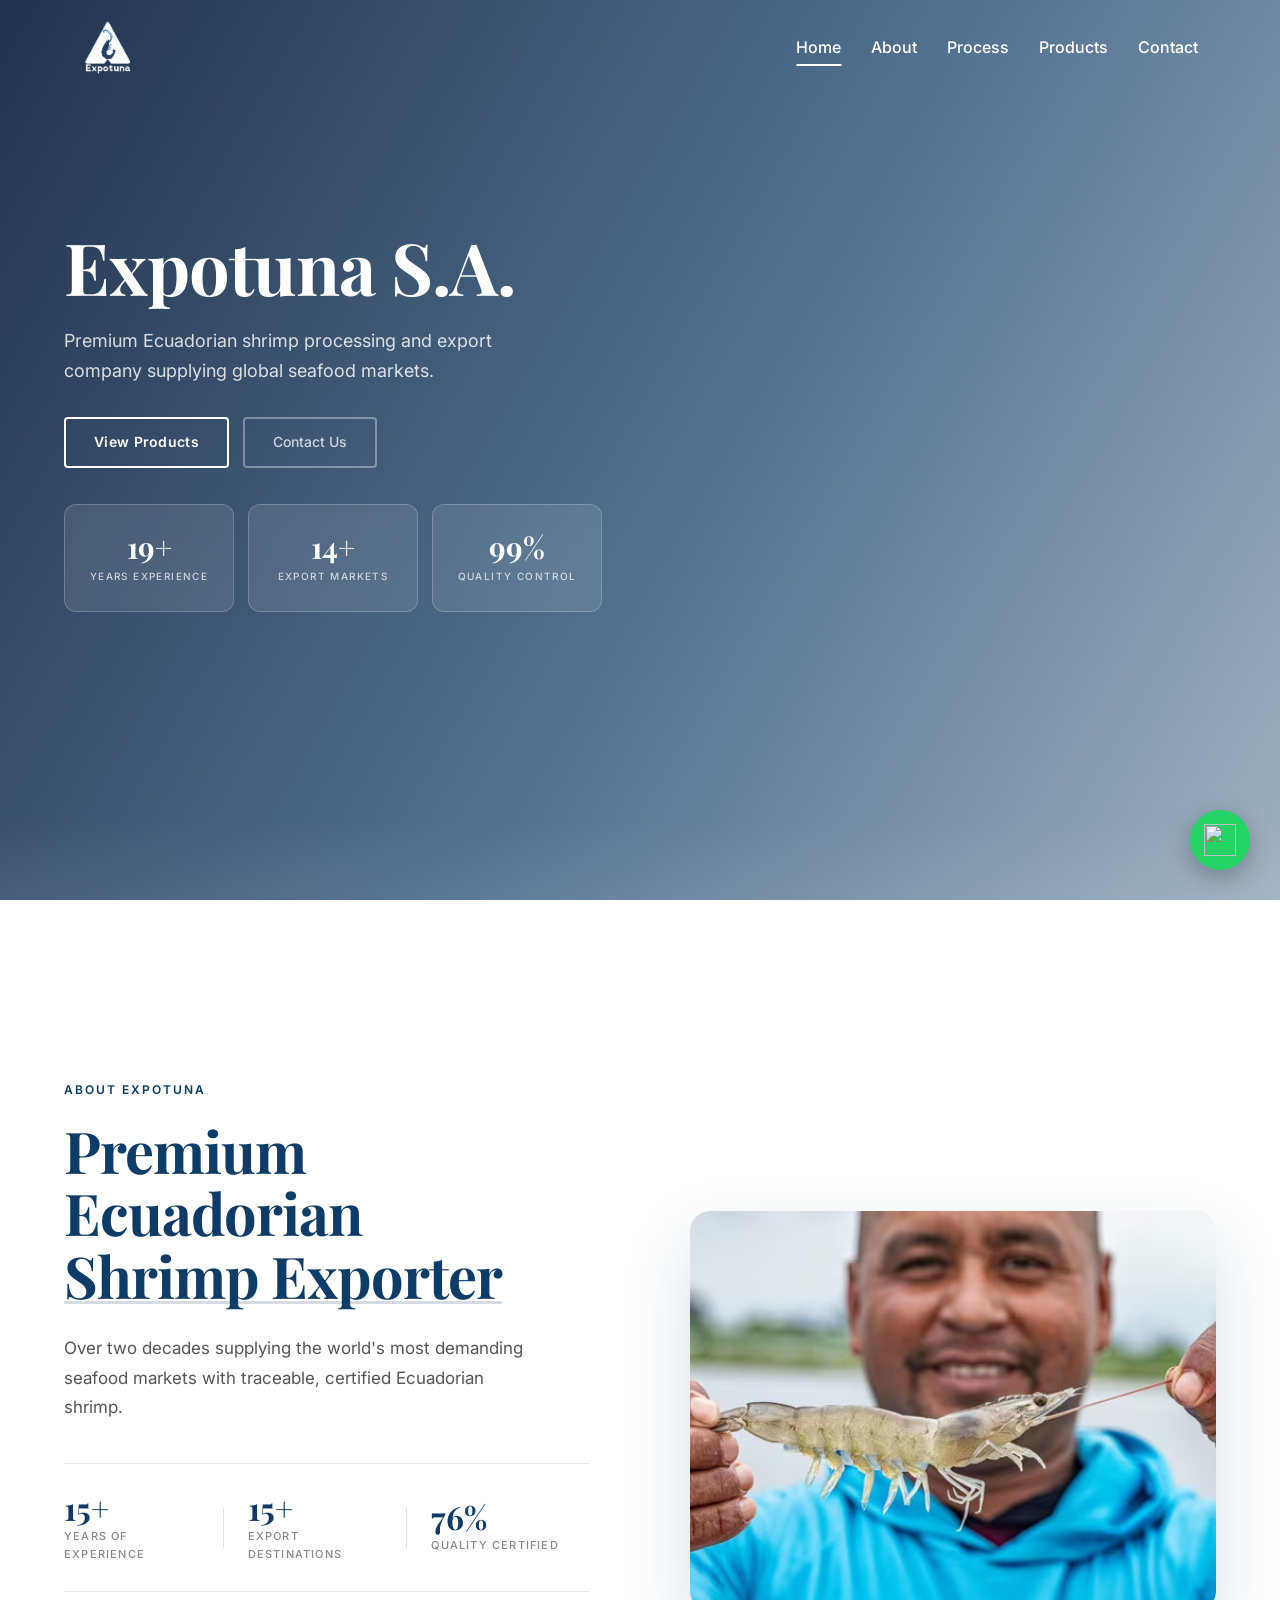
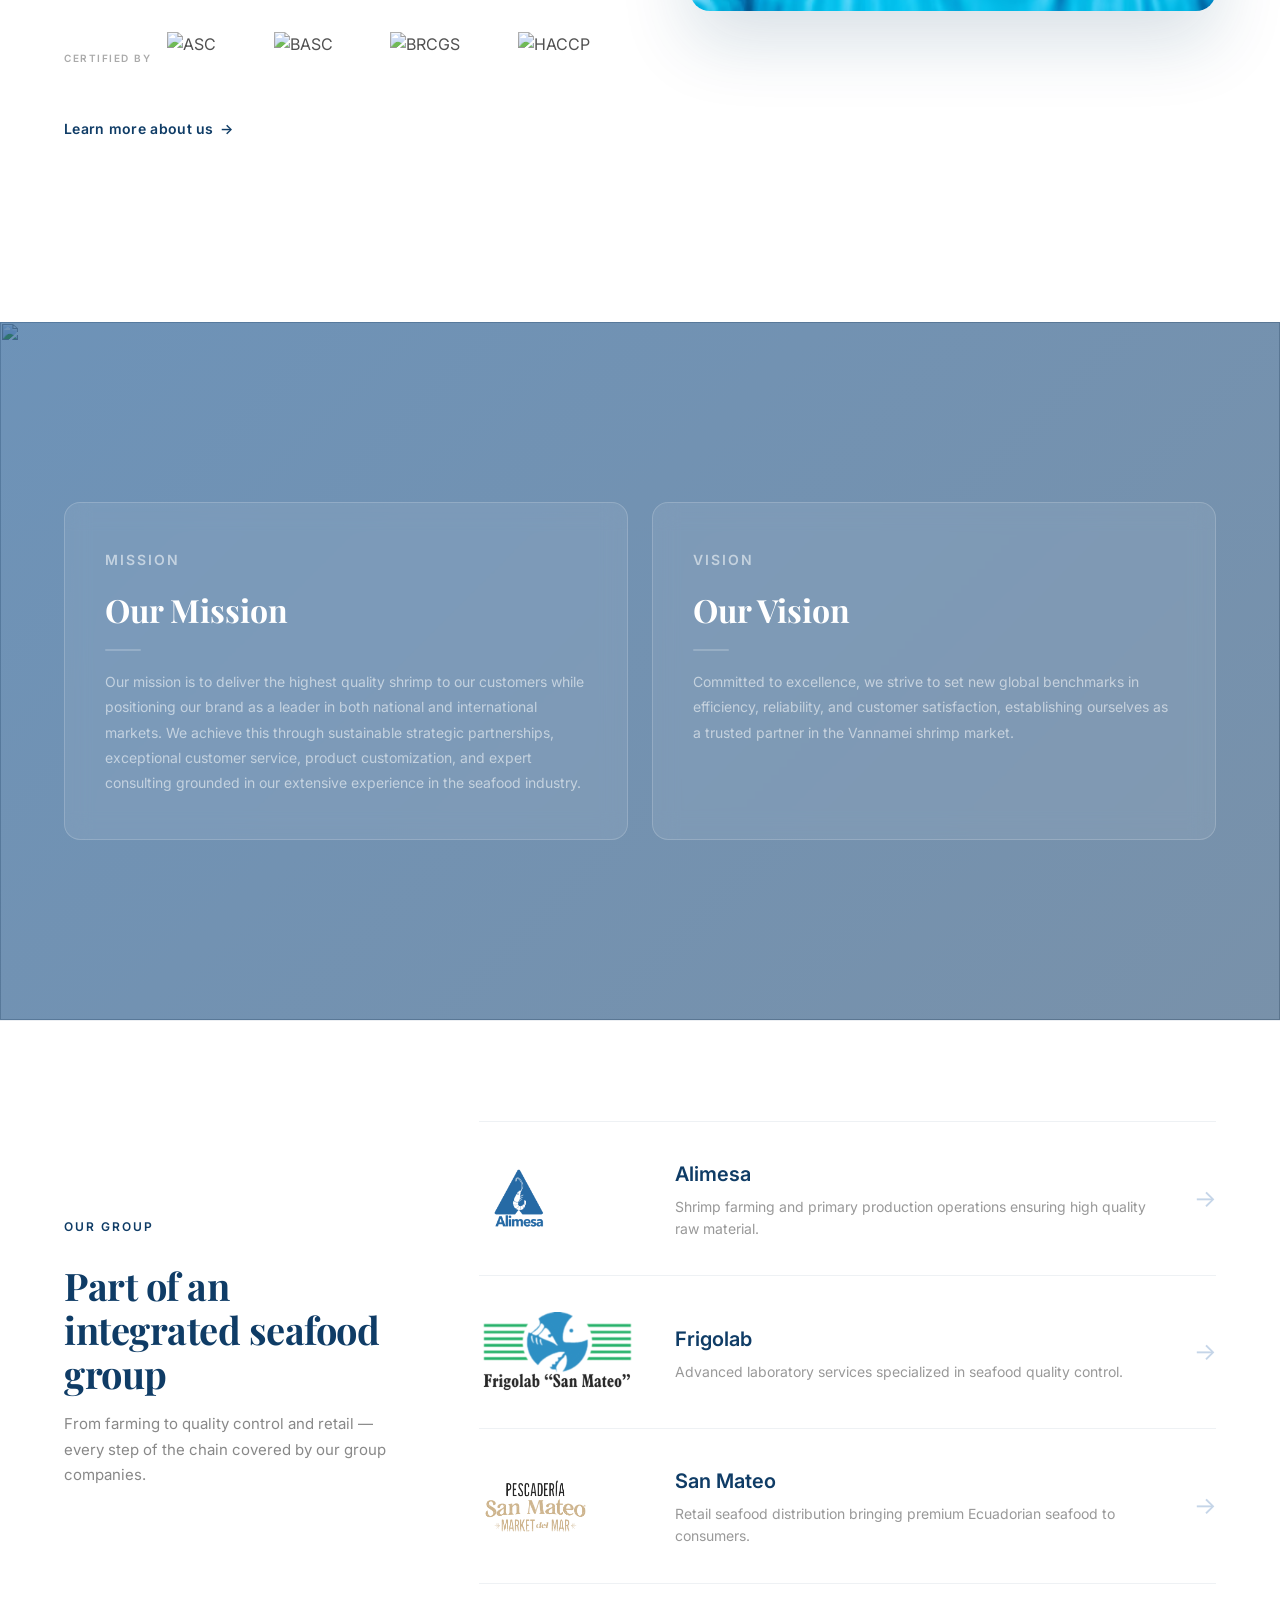
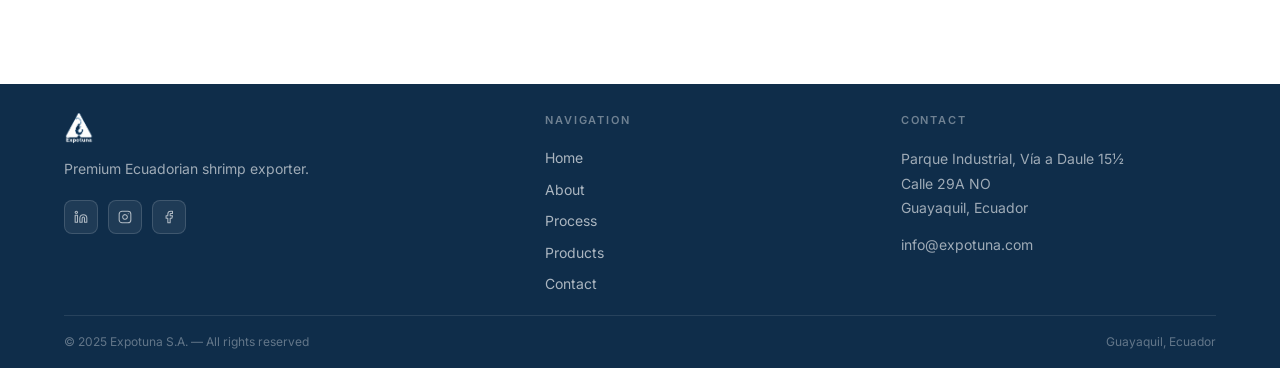
==== index.html @ cbd5805d "Removing work with us section in home page" ====
<!DOCTYPE html>
<html lang="en">

<head>

    <meta charset="UTF-8">
    <meta name="viewport" content="width=device-width, initial-scale=1.0">

    <title>Expotuna S.A.</title>

    <link rel="stylesheet" href="css/styles.css">

    <link
        href="https://fonts.googleapis.com/css2?family=Playfair+Display:wght@500;600;700&family=Inter:wght@300;400;500;600&display=swap"
        rel="stylesheet">

    <link rel="icon" type="image/png" href="assets/logos/expotuna-logo.png">

</head>

<a href="https://wa.me/593958924566" class="whatsapp-float" target="_blank">
    <img src="https://cdn-icons-png.flaticon.com/512/733/733585.png">
</a>

<body>

    <!-- NAVBAR -->
    <header class="navbar navbar-internal navbar-home">
        <div class="nav-container">
            <div class="logo-wrapper">
                <img src="assets/logos/expotuna-logo-white.png" class="logo logo-white">
                <img src="assets/logos/expotuna-logo.png" class="logo logo-blue">
            </div>
            <nav>
                <a href="index.html" class="active">Home</a>
                <a href="about.html">About</a>
                <a href="process.html">Process</a>
                <a href="products.html">Products</a>
                <a href="contact.html">Contact</a>
            </nav>
        </div>
    </header>

    <!-- HERO -->
    <section class="hero">

        <video autoplay muted loop playsinline class="hero-video">
            <source src="assets/videos/7020388_Market_Iced_3840x2160.mp4" type="video/mp4">
        </video>

        <div class="hero-overlay"></div>

        <div class="hero-content">
            <h1>Expotuna S.A.</h1>
            <p class="hero-subtitle">
                Premium Ecuadorian shrimp processing and export company supplying global seafood markets.
            </p>
            <div class="hero-buttons">
                <a href="products.html" class="btn-primary">View Products</a>
                <a href="contact.html" class="btn-secondary">Contact Us</a>
            </div>
        </div>

        <div class="hero-cards">
            <div class="hero-card">
                <h3 class="counter" data-target="20">0+</h3>
                <p>Years Experience</p>
            </div>
            <div class="hero-card">
                <h3 class="counter" data-target="15">0+</h3>
                <p>Export Markets</p>
            </div>
            <div class="hero-card">
                <h3 class="counter" data-target="100" data-type="percent">0%</h3>
                <p>Quality Control</p>
            </div>
        </div>

    </section>

    <!-- ABOUT -->
    <section class="about">

        <div class="about-container">

            <div class="about-text">

                <p class="section-label">ABOUT EXPOTUNA</p>

                <h2>Premium<br>Ecuadorian<br><span>Shrimp Exporter</span></h2>

                <p class="about-claim">
                    Over two decades supplying the world's most demanding seafood markets with traceable, certified Ecuadorian shrimp.
                </p>

                <div class="about-stats-row">
                    <div class="about-stat-item">
                        <span class="stat-number">20+</span>
                        <span class="stat-label">Years of experience</span>
                    </div>
                    <div class="about-stat-divider"></div>
                    <div class="about-stat-item">
                        <span class="stat-number">20+</span>
                        <span class="stat-label">Export destinations</span>
                    </div>
                    <div class="about-stat-divider"></div>
                    <div class="about-stat-item">
                        <span class="stat-number">100%</span>
                        <span class="stat-label">Quality certified</span>
                    </div>
                </div>

                <!-- CERT LOGOS — opción A -->
                <div class="about-certs-row" data-animate>
                    <span class="about-certs-label">Certified by</span>
                    <div class="about-certs-logos">
                        <img src="assets/logos/ASC.png" alt="ASC">
                        <img src="assets/logos/BASC.png" alt="BASC">
                        <img src="assets/logos/BRCGS.png" alt="BRCGS">
                        <img src="assets/logos/HACCP.png" alt="HACCP">
                    </div>
                </div>

                <a href="about.html" class="about-cta-link">Learn more about us <span>→</span></a>

            </div>

            <div class="about-image">
                <img src="assets/images/about.png">
            </div>

        </div>

    </section>

    <!-- MISSION VISION -->
<section class="mission">

    <div class="mission-bg">
      <img src="assets/images/foto-planta-expotuna.png" class="mission-bg-img">
      <div class="mission-bg-overlay"></div>
    </div>
  
    <div class="container mission-cards">
  
      <div class="mission-card" data-animate>
        <p class="mission-tag">Mission</p>
        <h3>Our Mission</h3>
        <div class="mission-line"></div>
        <p>Our mission is to deliver the highest quality shrimp to our customers while positioning our brand as a leader in both national and international markets. We achieve this through sustainable strategic partnerships, exceptional customer service, product customization, and expert consulting grounded in our extensive experience in the seafood industry.</p>
      </div>
  
      <div class="mission-card" data-animate style="transition-delay: 0.15s;">
        <p class="mission-tag">Vision</p>
        <h3>Our Vision</h3>
        <div class="mission-line"></div>
        <p>Committed to excellence, we strive to set new global benchmarks in efficiency, reliability, and customer satisfaction, establishing ourselves as a trusted partner in the Vannamei shrimp market.</p>
      </div>
  
    </div>
  
  </section>

  <!-- OUR GROUP -->
<section class="group-section">
    <div class="container group-layout">
  
      <div class="group-left">
        <p class="section-label">Our Group</p>
        <h2 class="group-title">Part of an integrated seafood group</h2>
        <p class="group-intro">From farming to quality control and retail — every step of the chain covered by our group companies.</p>
      </div>
  
      <div class="group-right">
  
        <div class="group-row" data-animate>
          <img src="assets/logos/LOGO ALIMESA AZUL CAMARÓN SIN FONDO.png" class="group-row-logo">
          <div class="group-row-content">
            <p class="group-row-name">Alimesa</p>
            <p class="group-row-desc">Shrimp farming and primary production operations ensuring high quality raw material.</p>
          </div>
          <a href="https://alimesa.com.ec/en/home/" target="_blank" class="group-row-arrow">→</a>
        </div>
  
        <div class="group-row" data-animate style="transition-delay:0.1s;">
          <img src="assets/logos/frigolab-logo.png" class="group-row-logo">
          <div class="group-row-content">
            <p class="group-row-name">Frigolab</p>
            <p class="group-row-desc">Advanced laboratory services specialized in seafood quality control.</p>
          </div>
          <a href="https://www.frigolab.com.ec/" target="_blank" class="group-row-arrow">→</a>
        </div>
  
        <div class="group-row" data-animate style="transition-delay:0.2s;">
          <img src="assets/logos/sanmateo-logo.png" class="group-row-logo">
          <div class="group-row-content">
            <p class="group-row-name">San Mateo</p>
            <p class="group-row-desc">Retail seafood distribution bringing premium Ecuadorian seafood to consumers.</p>
          </div>
          <a href="https://pescaderiasanmateo.com/" target="_blank" class="group-row-arrow">→</a>
        </div>
  
      </div>
  
    </div>
  </section>

    <!-- FOOTER -->
    <footer class="footer">
        <div class="footer-inner">
            <div class="footer-grid">
                <div class="footer-col">
                    <img src="assets/logos/expotuna-logo-white.png" class="footer-logo">
                    <p class="footer-tagline">Premium Ecuadorian shrimp exporter.</p>
                    <div class="footer-social">
                        <a href="https://www.linkedin.com/company/expotuna-s-a/" target="_blank" aria-label="LinkedIn">
                            <svg viewBox="0 0 24 24" fill="none" stroke="currentColor" stroke-width="1.8" stroke-linecap="round" stroke-linejoin="round"><path d="M16 8a6 6 0 0 1 6 6v7h-4v-7a2 2 0 0 0-2-2 2 2 0 0 0-2 2v7h-4v-7a6 6 0 0 1 6-6z"/><rect x="2" y="9" width="4" height="12"/><circle cx="4" cy="4" r="2"/></svg>
                        </a>
                        <a href="https://www.instagram.com/alimesaprofesional/" target="_blank" aria-label="Instagram">
                            <svg viewBox="0 0 24 24" fill="none" stroke="currentColor" stroke-width="1.8" stroke-linecap="round" stroke-linejoin="round"><rect x="2" y="2" width="20" height="20" rx="5"/><path d="M16 11.37A4 4 0 1 1 12.63 8 4 4 0 0 1 16 11.37z"/><line x1="17.5" y1="6.5" x2="17.51" y2="6.5"/></svg>
                        </a>
                        <a href="https://www.facebook.com/alimesa.ec" target="_blank" aria-label="Facebook">
                            <svg viewBox="0 0 24 24" fill="none" stroke="currentColor" stroke-width="1.8" stroke-linecap="round" stroke-linejoin="round"><path d="M18 2h-3a5 5 0 0 0-5 5v3H7v4h3v8h4v-8h3l1-4h-4V7a1 1 0 0 1 1-1h3z"/></svg>
                        </a>
                    </div>
                </div>
                <div class="footer-col">
                    <h4>Navigation</h4>
                    <div class="footer-nav">
                        <a href="index.html">Home</a>
                        <a href="about.html">About</a>
                        <a href="process.html">Process</a>
                        <a href="products.html">Products</a>
                        <a href="contact.html">Contact</a>
                    </div>
                </div>
                <div class="footer-col">
                    <h4>Contact</h4>
                    <p class="footer-contact">
                        Parque Industrial, Vía a Daule 15½<br>
                        Calle 29A NO<br>
                        Guayaquil, Ecuador
                    </p>
                    <p class="footer-contact">info@expotuna.com</p>
                </div>
            </div>
            <div class="footer-bottom">
                <p>© 2025 Expotuna S.A. — All rights reserved</p>
                <p>Guayaquil, Ecuador</p>
            </div>
        </div>
    </footer>

    <script src="js/script.js"></script>

</body>

</html>
---- css/styles.css ----
/* RESET */
* {
    margin: 0;
    padding: 0;
    box-sizing: border-box;
  }
  body {
    font-family: "Inter", sans-serif;
    color: #333;
    line-height: 1.6;
    background: #ffffff;
  }
  
  /* CONTAINER */
  .container {
    width: min(1200px, 90%);
    margin: auto;
  }
  
  /* ================================
     NAVBAR
  ================================ */
  .navbar {
    position: absolute;
    top: 0;
    width: 100%;
    z-index: 10;
    padding: 20px 0;
  }
  .nav-container {
    display: flex;
    justify-content: space-between;
    align-items: center;
    width: min(1200px, 90%);
    margin: auto;
  }
  .logo { height: 110px; }
  nav { display: flex; align-items: center; }
  nav a {
    color: white;
    text-decoration: none;
    margin-left: 30px;
    font-weight: 500;
    transition: 0.3s;
    position: relative;
  }
  nav a:hover { opacity: 0.7; }
  nav a::after {
    content: "";
    position: absolute;
    left: 50%;
    bottom: -6px;
    width: 0%;
    height: 2px;
    background: #0f3c66;
    transition: all 0.3s ease;
    transform: translateX(-50%);
  }
  nav a:hover::after { width: 100%; }
  nav a.active::after { width: 100%; }
  
  /* INTERNAL NAVBAR */
  .navbar-internal {
    position: relative;
    background: white;
    padding: 20px;
    box-shadow: 0 2px 10px rgba(0, 0, 0, 0.08);
  }
  .navbar-internal nav a { color: #0f3c66; }
  .navbar-internal nav a:hover { opacity: 0.7; }
  .navbar-internal .logo { height: 55px; width: auto; object-fit: contain; }
  
  /* HOME NAVBAR */
  .navbar-home {
    position: fixed;
    top: 0; left: 0;
    width: 100%;
    background: transparent;
    box-shadow: none;
  }
  .navbar-home nav a { color: white; }
  .navbar-home.scrolled {
    background: white;
    box-shadow: 0 2px 10px rgba(0, 0, 0, 0.08);
    border-bottom: 0.5px solid rgba(15, 60, 102, 0.3);
  }
  .navbar-home.scrolled nav a { color: #0f3c66; }
  
  .navbar-home nav a::after         { background: white !important; }
  .navbar-home nav a.active::after  { width: 100%; background: white !important; }
  .navbar-home.scrolled nav a::after        { background: #0f3c66 !important; }
  .navbar-home.scrolled nav a.active::after { width: 100%; background: #0f3c66 !important; }
  
  /* LOGO SWITCH */
  .navbar-home .logo-wrapper { position: relative; height: 55px; }
  .navbar-home .logo {
    height: 55px;
    position: absolute;
    left: 0; top: 0;
    transition: opacity 0.35s ease;
  }
  .navbar-home .logo-blue  { opacity: 0; }
  .navbar-home .logo-white { opacity: 1; }
  .navbar-home.scrolled .logo-white { opacity: 0; }
  .navbar-home.scrolled .logo-blue  { opacity: 1; }
  
  
  /* ================================
     HERO
  ================================ */
  .hero {
    position: relative;
    height: 100vh;
    min-height: 620px;
    overflow: hidden;
    display: flex;
    flex-direction: column;
    align-items: flex-start;
    justify-content: center;
  }
  .hero-video {
    position: absolute;
    inset: 0;
    width: 100%; height: 100%;
    object-fit: cover;
    z-index: 0;
  }
  .hero-overlay {
    position: absolute;
    inset: 0;
    background: linear-gradient(
      120deg,
      rgba(8, 28, 58, 0.90) 0%,
      rgba(15, 60, 102, 0.72) 55%,
      rgba(15, 60, 102, 0.40) 100%
    );
    z-index: 1;
  }
  .hero::after {
    content: "";
    position: absolute;
    bottom: 0; left: 0;
    width: 100%; height: 80px;
    background: linear-gradient(to bottom, transparent 0%, rgba(255,255,255,0.06) 100%);
    z-index: 2;
    pointer-events: none;
  }
  .hero-content {
    position: relative;
    z-index: 2;
    color: white;
    width: 90%;
    max-width: 1180px;
    margin-left: auto;
    margin-right: auto;
    margin-top: -60px;
  }
  .hero h1 {
    font-family: "Playfair Display", serif;
    font-size: clamp(48px, 6vw, 72px);
    line-height: 1.08;
    margin-bottom: 20px;
    font-weight: 700;
    letter-spacing: -1px;
    color: white;
  }
  .hero-subtitle {
    font-size: clamp(15px, 1.5vw, 18px);
    max-width: 480px;
    margin: 0 0 32px 0;
    opacity: 0.82;
    line-height: 1.65;
    color: white;
  }
  .hero-buttons { display: flex; justify-content: flex-start; gap: 14px; }
  .hero .btn-primary {
    background: transparent;
    color: white;
    border: 2px solid white;
    padding: 12px 28px;
    border-radius: 4px;
    font-weight: 600;
    font-size: 14px;
    letter-spacing: 0.3px;
    transition: all 0.25s ease;
    text-decoration: none;
  }
  .hero .btn-primary:hover { background: white; color: #0f3c66; }
  .hero .btn-secondary {
    background: transparent;
    color: rgba(255,255,255,0.75);
    border: 2px solid rgba(255,255,255,0.35);
    padding: 12px 28px;
    border-radius: 4px;
    font-weight: 500;
    font-size: 14px;
    transition: all 0.25s ease;
    text-decoration: none;
  }
  .hero .btn-secondary:hover { border-color: rgba(255,255,255,0.75); color: white; }
  
  /* HERO CARDS */
  .hero-cards {
    position: relative;
    z-index: 2;
    display: flex;
    gap: 14px;
    width: 90%;
    max-width: 1180px;
    margin: 36px auto 0 auto;
    justify-content: flex-start;
    bottom: auto; left: auto; transform: none; padding: 0;
  }
  .hero-card {
    background: rgba(255, 255, 255, 0.10);
    backdrop-filter: blur(10px);
    -webkit-backdrop-filter: blur(10px);
    width: 170px; height: 108px;
    display: flex;
    flex-direction: column;
    align-items: center;
    justify-content: center;
    border-radius: 12px;
    border: 1px solid rgba(255, 255, 255, 0.20);
    text-align: center;
    transition: all 0.3s ease;
    gap: 6px;
  }
  .hero-card:hover {
    background: rgba(255, 255, 255, 0.17);
    border-color: rgba(255, 255, 255, 0.35);
    transform: translateY(-3px);
  }
  .hero-card h3 {
    font-family: "Playfair Display", serif;
    font-size: 30px;
    color: white;
    margin: 0; line-height: 1;
  }
  .hero-card p {
    font-size: 10px;
    letter-spacing: 1.4px;
    text-transform: uppercase;
    color: rgba(255, 255, 255, 0.72);
    font-weight: 500;
    margin: 0;
  }
  
  @media (max-width: 768px) {
    .hero { justify-content: flex-end; padding-bottom: 40px; }
    .hero > .hero-content { margin-top: 0; }
    .hero h1 { font-size: 38px; }
    .hero-subtitle { font-size: 15px; }
    .hero-buttons { flex-direction: column; gap: 10px; }
    .hero-cards { gap: 10px; flex-wrap: wrap; }
    .hero-card { width: calc(50% - 5px); height: 90px; }
  }
  
  
  /* ================================
     ABOUT — INDEX (editorial)
  ================================ */
  .about {
    padding: 180px 0;
    background: #ffffff;
    border-top: none !important;
  }
  .about-container {
    width: min(1180px, 90%);
    margin: auto;
    display: grid;
    grid-template-columns: 1fr 1fr;
    gap: 100px;
    align-items: center;
  }
  .about-text { position: relative; }
  .about-text .section-label { margin-bottom: 20px; }
  .about-text h2 {
    font-family: "Playfair Display", serif;
    font-size: clamp(42px, 4.5vw, 62px);
    line-height: 1.08;
    font-weight: 700;
    color: #0f3c66;
    margin-bottom: 28px;
    letter-spacing: -1px;
  }
  .about-text h2 span { position: relative; display: inline-block; color: #0f3c66; }
  .about-text h2 span::after {
    content: "";
    position: absolute;
    bottom: 2px; left: 0;
    width: 100%; height: 3px;
    background: #0f3c66;
    opacity: 0.18;
    border-radius: 2px;
  }
  .about-claim {
    font-size: 17px;
    line-height: 1.75;
    color: #555;
    max-width: 460px;
    margin-bottom: 40px;
  }
  .about-stats-row {
    display: flex;
    align-items: center;
    gap: 0;
    margin-bottom: 28px;
    padding: 28px 0;
    border-top: 1px solid rgba(15, 60, 102, 0.1);
    border-bottom: 1px solid rgba(15, 60, 102, 0.1);
  }
  .about-stat-item {
    display: flex;
    flex-direction: column;
    gap: 4px;
    flex: 1;
    padding: 0 24px;
  }
  .about-stat-item:first-child { padding-left: 0; }
  .stat-number {
    font-family: "Playfair Display", serif;
    font-size: 32px;
    color: #0f3c66;
    font-weight: 700;
    line-height: 1;
  }
  .stat-label {
    font-size: 11px;
    letter-spacing: 1.2px;
    text-transform: uppercase;
    color: #888;
    font-weight: 500;
  }
  .about-stat-divider {
    width: 1px; height: 40px;
    background: rgba(15, 60, 102, 0.15);
    flex-shrink: 0;
  }
  
  /* CERT LOGOS */
  .about-certs-row {
    display: flex;
    align-items: center;
    gap: 16px;
    padding: 12px 0;
    margin-bottom: 20px;
  }
  .about-certs-label {
    font-size: 10px;
    font-weight: 600;
    letter-spacing: 1.5px;
    text-transform: uppercase;
    color: #aaa;
    white-space: nowrap;
    flex-shrink: 0;
  }
  .about-certs-logos {
    display: flex;
    align-items: center;
    justify-content: space-between;
    flex: 1;
  }
  .about-certs-logos img {
    height: 52px;
    width: auto;
    object-fit: contain;
    opacity: 0.85;
    transition: opacity 0.3s ease, transform 0.3s ease;
    filter: grayscale(0);
  }
  .about-certs-logos img:hover {
    opacity: 1;
    transform: scale(1.08);
  }
  
  .about-cta-link {
    display: inline-flex;
    align-items: center;
    gap: 6px;
    font-size: 14px;
    font-weight: 600;
    color: #0f3c66;
    text-decoration: none;
    letter-spacing: 0.3px;
    position: relative;
  }
  .about-cta-link::after {
    content: "";
    position: absolute;
    bottom: -2px; left: 0;
    width: 0%; height: 1.5px;
    background: #0f3c66;
    transition: width 0.3s ease;
  }
  .about-cta-link:hover::after { width: 100%; }
  .about-cta-link span { transition: transform 0.25s ease; display: inline-block; }
  .about-cta-link:hover span { transform: translateX(4px); }
  
  .about-image { position: relative; }
  .about-image img,
  .about-image video {
    width: 100%;
    border-radius: 20px;
    box-shadow: 0 30px 70px rgba(15, 60, 102, 0.16);
    display: block;
    min-height: 400px;
    object-fit: cover;
  }
  .about-image::before {
    content: "";
    position: absolute;
    top: -18px; right: -18px;
    width: 100%; height: 100%;
    border: 2px solid rgba(15, 60, 102, 0.12);
    border-radius: 20px;
    z-index: -1;
  }
  
  @media (max-width: 900px) {
    .about-container { grid-template-columns: 1fr; gap: 50px; }
    .about-stats-row { padding: 20px 0; }
    .about-stat-item { padding: 0 16px; }
  }
  
  
  /* ================================
     SECTION LABEL
  ================================ */
  .section-label {
    font-size: 12px;
    letter-spacing: 2px;
    text-transform: uppercase;
    color: #0f3c66;
    margin-bottom: 12px;
    font-weight: 600;
  }
  
  
  /* ================================
     BUTTONS (global)
  ================================ */
  .btn-primary {
    background: #0f3c66;
    color: white;
    padding: 12px 28px;
    text-decoration: none;
    border-radius: 4px;
    font-weight: 500;
    transition: 0.3s;
  }
  .btn-primary:hover { background: #1f5f9b; }
  .btn-secondary {
    border: 2px solid white;
    color: white;
    padding: 12px 28px;
    text-decoration: none;
    border-radius: 4px;
    font-weight: 500;
    transition: 0.3s;
  }
  .btn-secondary:hover { background: white; color: #0f3c66; }
  
  
  /* ================================
     OUR GROUP
  ================================ */
  .group-section {
    padding: 100px 0;
    background: #ffffff;
    border-top: 1px solid rgba(15, 60, 102, 0.08);
  }
  .group-layout {
    display: grid;
    grid-template-columns: 1fr 2.2fr;
    gap: 80px;
    align-items: center;
  }
  .group-left {
    display: flex;
    flex-direction: column;
    gap: 16px;
  }
  .group-title {
    font-family: "Playfair Display", serif;
    font-size: 38px;
    font-weight: 700;
    color: #0f3c66;
    line-height: 1.15;
    letter-spacing: -0.5px;
  }
  .group-intro {
    font-size: 15px;
    color: #888;
    line-height: 1.7;
    max-width: 360px;
  }
  .group-right { display: flex; flex-direction: column; }
  .group-row {
    display: grid;
    grid-template-columns: 160px 1fr auto;
    align-items: center;
    gap: 36px;
    padding: 36px 0;
    border-bottom: 1px solid rgba(15, 60, 102, 0.07);
    transition: background 0.2s ease;
    text-decoration: none;
  }
  .group-row:first-child { border-top: 1px solid rgba(15, 60, 102, 0.07); }
  .group-row-logo {
    height: 80px;
    width: auto;
    max-width: 160px;
    object-fit: contain;
    object-position: left center;
    opacity: 0.85;
    transition: opacity 0.3s ease;
  }
  .group-row:hover .group-row-logo { opacity: 1; }
  .group-row-name {
    font-size: 20px;
    font-weight: 600;
    color: #0f3c66;
    margin-bottom: 6px;
  }
  .group-row-desc {
    font-size: 14px;
    color: #999;
    line-height: 1.55;
  }
  .group-row-arrow {
    font-size: 24px;
    color: #c5d5e8;
    text-decoration: none;
    transition: color 0.25s ease, transform 0.25s ease;
    display: inline-block;
  }
  .group-row:hover .group-row-arrow {
    color: #0f3c66;
    transform: translateX(4px);
  }
  
  @media (max-width: 900px) {
    .group-layout { grid-template-columns: 1fr; gap: 40px; }
    .group-row { grid-template-columns: 90px 1fr auto; }
  }
  
  
  /* ================================
     MISSION / VISION
  ================================ */
  .mission {
    position: relative;
    padding: 180px 0;
    border-top: none;
    overflow: hidden;
    min-height: 600px;
  }
  .mission-bg {
    position: absolute;
    inset: 0;
    z-index: 0;
  }
  .mission-bg-img {
    width: 100%;
    height: 100%;
    object-fit: cover;
    object-position: center;
  }
  .mission-bg-overlay {
    position: absolute;
    inset: 0;
    background: linear-gradient(
      135deg,
      rgba(20, 80, 140, 0.62) 0%,
      rgba(10, 55, 100, 0.55) 100%
    );
  }
  .mission-cards {
    position: relative;
    z-index: 2;
    display: grid;
    grid-template-columns: 1fr 1fr;
    gap: 24px;
  }
  .mission-card {
    background: rgba(255, 255, 255, 0.08);
    backdrop-filter: blur(12px);
    -webkit-backdrop-filter: blur(12px);
    border: 0.5px solid rgba(255, 255, 255, 0.18);
    border-radius: 16px;
    padding: 44px 40px;
    transition: background 0.3s ease, transform 0.3s ease;
  }
  .mission-card:hover {
    background: rgba(255, 255, 255, 0.13);
    transform: translateY(-4px);
  }
  .mission-tag {
    font-size: 10px;
    font-weight: 600;
    letter-spacing: 2px;
    text-transform: uppercase;
    color: #7eb8d4;
    margin-bottom: 12px;
  }
  .mission-card h3 {
    font-family: "Playfair Display", serif;
    font-size: 32px;
    color: white;
    margin-bottom: 0;
    font-weight: 700;
  }
  .mission-line {
    width: 36px;
    height: 2px;
    background: rgba(255, 255, 255, 0.2);
    margin: 14px 0 18px 0;
    border-radius: 2px;
  }
  .mission-card p {
    font-size: 14px;
    color: rgba(255, 255, 255, 0.55);
    line-height: 1.8;
  }
  
  @media (max-width: 900px) {
    .mission-cards { grid-template-columns: 1fr; }
  }
  
  /* ================================
     CONTACT CTA
  ================================ */
  .contact-cta {
    padding: 35px 0;
    text-align: center;
    background: white;
    border-top: 1px solid rgba(15, 60, 102, 0.1);
  }
  .contact-cta-content { max-width: 520px; margin: auto; }
  .contact-cta h2 {
    font-family: "Playfair Display", serif;
    font-size: 34px;
    margin-bottom: 8px;
    color: #0f3c66;
  }
  .contact-cta p { font-size: 15px; margin-bottom: 18px; line-height: 1.5; }
  .cta-button {
    display: inline-block;
    background: #1d4b75;
    color: white;
    padding: 10px 24px;
    border-radius: 6px;
    text-decoration: none;
    font-weight: 500;
    transition: 0.25s;
  }
  .cta-button:hover { background: #163a5c; transform: translateY(-2px); }
  
  
  /* ================================
     WHATSAPP FLOAT
  ================================ */
  .whatsapp-float {
    position: fixed;
    bottom: 30px; right: 30px;
    width: 60px; height: 60px;
    background: #25d366;
    border-radius: 50%;
    display: flex;
    align-items: center;
    justify-content: center;
    box-shadow: 0 8px 25px rgba(0, 0, 0, 0.25);
    z-index: 999;
    transition: all 0.3s ease;
  }
  .whatsapp-float img { width: 32px; height: 32px; }
  .whatsapp-float:hover { transform: scale(1.08); box-shadow: 0 10px 30px rgba(0, 0, 0, 0.35); }
  
  
  /* ================================
     ANIMATION ON SCROLL
  ================================ */
  [data-animate] {
    opacity: 0;
    transform: translateY(30px);
    transition: opacity 0.7s ease, transform 0.7s ease;
  }
  [data-animate].visible { opacity: 1; transform: translateY(0); }
  
  
  /* ================================
     FOOTER
  ================================ */
  .footer { background: #0f2d4a; color: white; }
  .footer-inner { width: min(1200px, 90%); margin: 0 auto; }
  .footer-grid {
    display: grid;
    grid-template-columns: 1.4fr 1fr 1fr;
    gap: 40px;
    padding: 28px 0 20px;
  }
  .footer-logo { height: 32px; width: auto; object-fit: contain; margin-bottom: 14px; display: block; }
  .footer-tagline { font-size: 14px; color: rgba(255,255,255,0.6); line-height: 1.6; margin-bottom: 20px; }
  .footer-social { display: flex; gap: 10px; }
  .footer-social a {
    width: 34px; height: 34px;
    border-radius: 8px;
    background: rgba(255,255,255,0.07);
    border: 0.5px solid rgba(255,255,255,0.14);
    display: flex; align-items: center; justify-content: center;
    color: rgba(255,255,255,0.65);
    transition: all 0.25s ease;
    text-decoration: none;
  }
  .footer-social a:hover {
    background: rgba(255,255,255,0.15);
    border-color: rgba(255,255,255,0.28);
    color: white;
    transform: translateY(-2px);
  }
  .footer-social svg { width: 14px; height: 14px; }
  .footer-col h4 {
    font-size: 11px;
    font-weight: 600;
    letter-spacing: 1.8px;
    text-transform: uppercase;
    color: rgba(255,255,255,0.4);
    margin-bottom: 18px;
  }
  .footer-nav { display: flex; flex-direction: column; gap: 9px; }
  .footer-nav a {
    color: rgba(255,255,255,0.65);
    text-decoration: none;
    font-size: 14px;
    transition: all 0.2s ease;
    width: fit-content;
  }
  .footer-nav a:hover { color: white; transform: translateX(4px); }
  .footer-contact { font-size: 14px; color: rgba(255,255,255,0.6); line-height: 1.75; margin-bottom: 12px; }
  .footer-bottom {
    border-top: 0.5px solid rgba(255,255,255,0.1);
    padding: 16px 0;
    display: flex;
    justify-content: space-between;
    align-items: center;
    gap: 20px;
  }
  .footer-bottom p { font-size: 12px; color: rgba(255,255,255,0.35); }
  @media (max-width: 900px) {
    .footer-grid { grid-template-columns: 1fr 1fr; gap: 36px; padding: 40px 0 32px; }
    .footer-col:first-child { grid-column: 1 / -1; }
  }
  @media (max-width: 560px) {
    .footer-grid { grid-template-columns: 1fr; }
    .footer-bottom { flex-direction: column; align-items: flex-start; gap: 4px; }
  }
  
  
  /* ================================
     PROCESS TIMELINE (internal pages)
  ================================ */
  .process-timeline {
    position: absolute;
    left: 50%; top: 0;
    width: 4px; height: 100%;
    background: #e5e5e5;
    transform: translateX(-50%);
    z-index: -1;
  }
  .process-step {
    display: grid;
    grid-template-columns: 1fr 1fr;
    gap: 80px;
    align-items: center;
    margin-bottom: 140px;
    position: relative;
  }
  .process-step.reverse { direction: rtl; }
  .process-step.reverse .process-text { direction: ltr; }
  .process-number {
    position: absolute;
    left: 50%; top: 50%;
    transform: translate(-50%, -50%);
    background: #0f3c66;
    color: white;
    width: 60px; height: 60px;
    border-radius: 50%;
    display: flex; align-items: center; justify-content: center;
    font-weight: 600;
    z-index: 3;
    border: 6px solid white;
    box-shadow: 0 5px 20px rgba(0,0,0,0.15);
  }
  .process-step img { width: 100%; border-radius: 10px; box-shadow: 0 10px 40px rgba(0,0,0,0.15); }
  .process-text h2 { font-family: "Playfair Display", serif; font-size: 36px; margin-bottom: 20px; }
  .process-text p { font-size: 16px; max-width: 480px; }
  @media (max-width: 900px) {
    .process-timeline { display: none; }
    .process-step { grid-template-columns: 1fr; gap: 40px; margin-bottom: 80px; }
    .process-number { display: none; }
    .process-step.reverse { direction: ltr; }
  }
  
  
  /* ================================
     PAGE HERO (internal pages)
  ================================ */
  .page-hero {
    position: relative;
    height: 55vh;
    display: flex; align-items: center; justify-content: center;
    color: white; text-align: center;
    overflow: hidden; margin-top: 0;
  }
  .page-hero img {
    position: absolute;
    width: 100%; height: 100%;
    object-fit: cover; z-index: -2;
  }
  .page-hero-overlay {
    position: absolute;
    width: 100%; height: 100%;
    background: rgba(15, 60, 102, 0.6);
    z-index: -1;
  }
  .page-hero h1 { font-family: "Playfair Display", serif; font-size: 48px; }
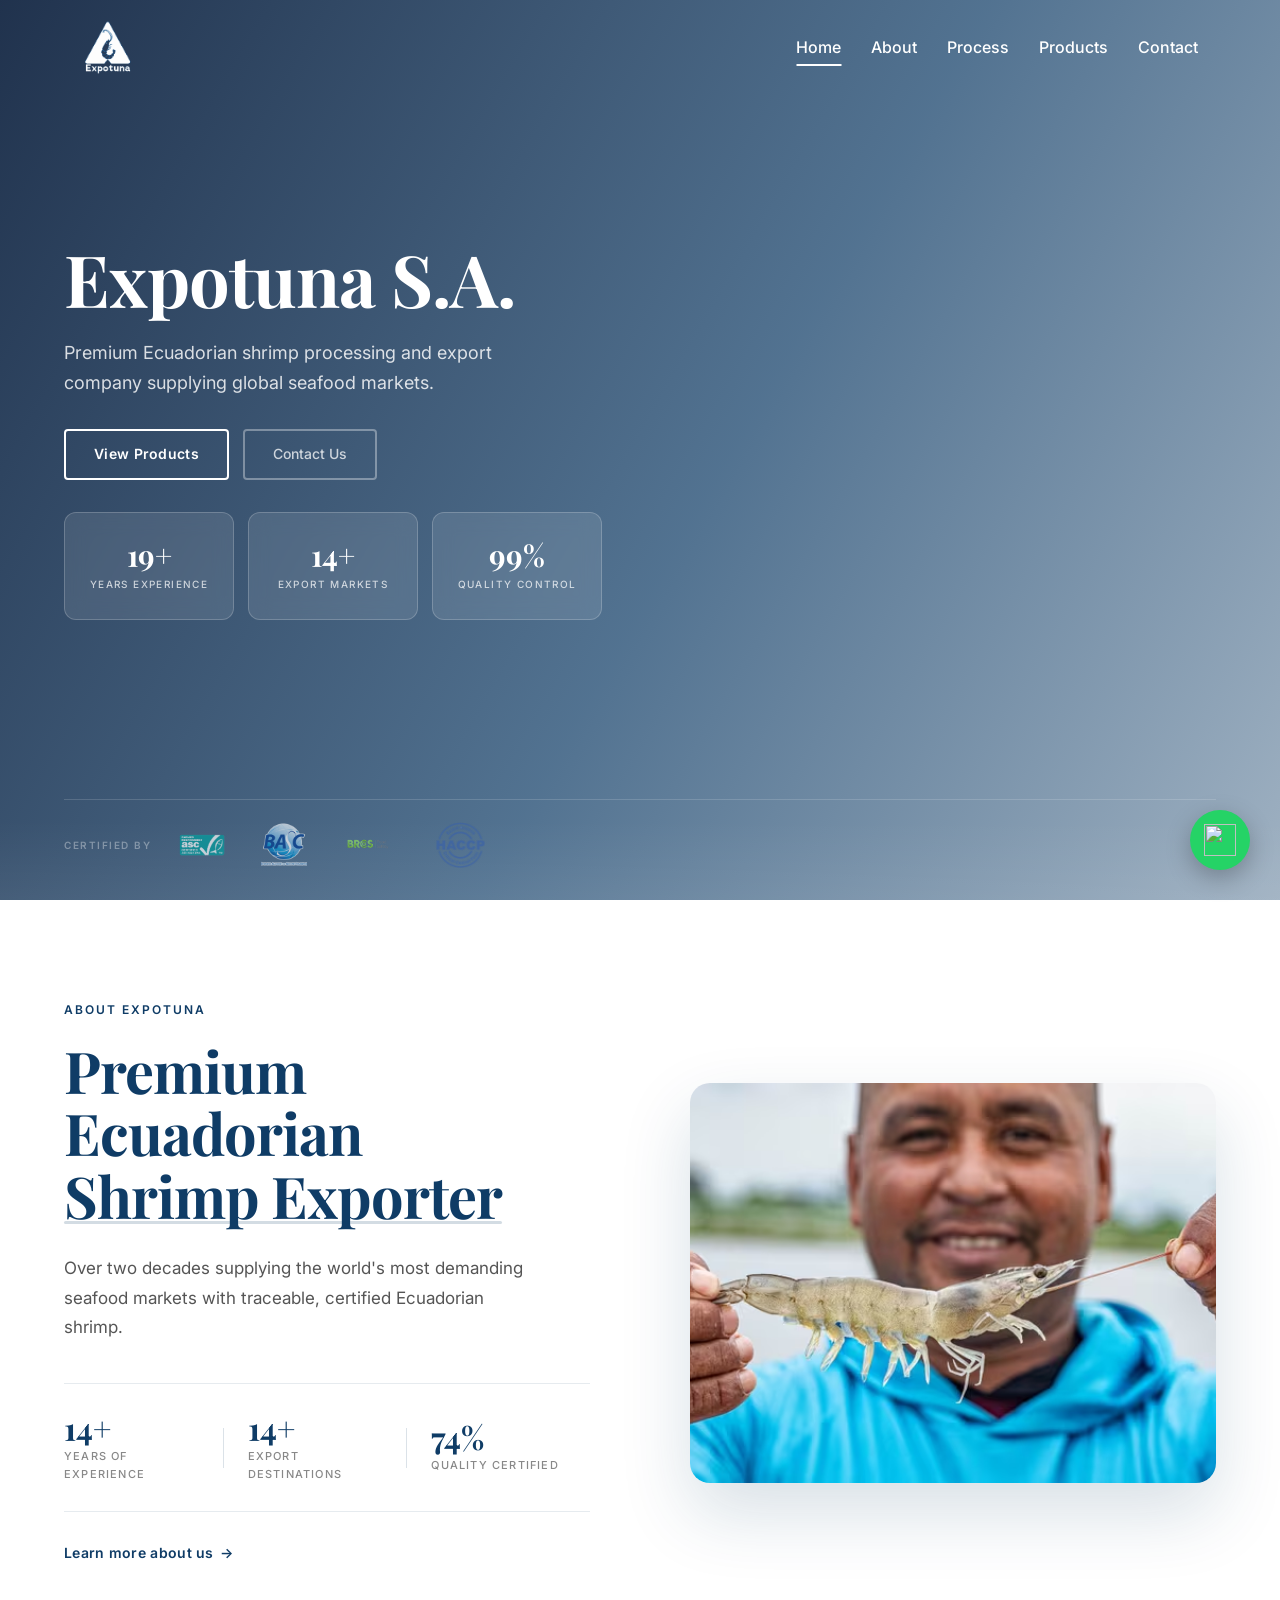
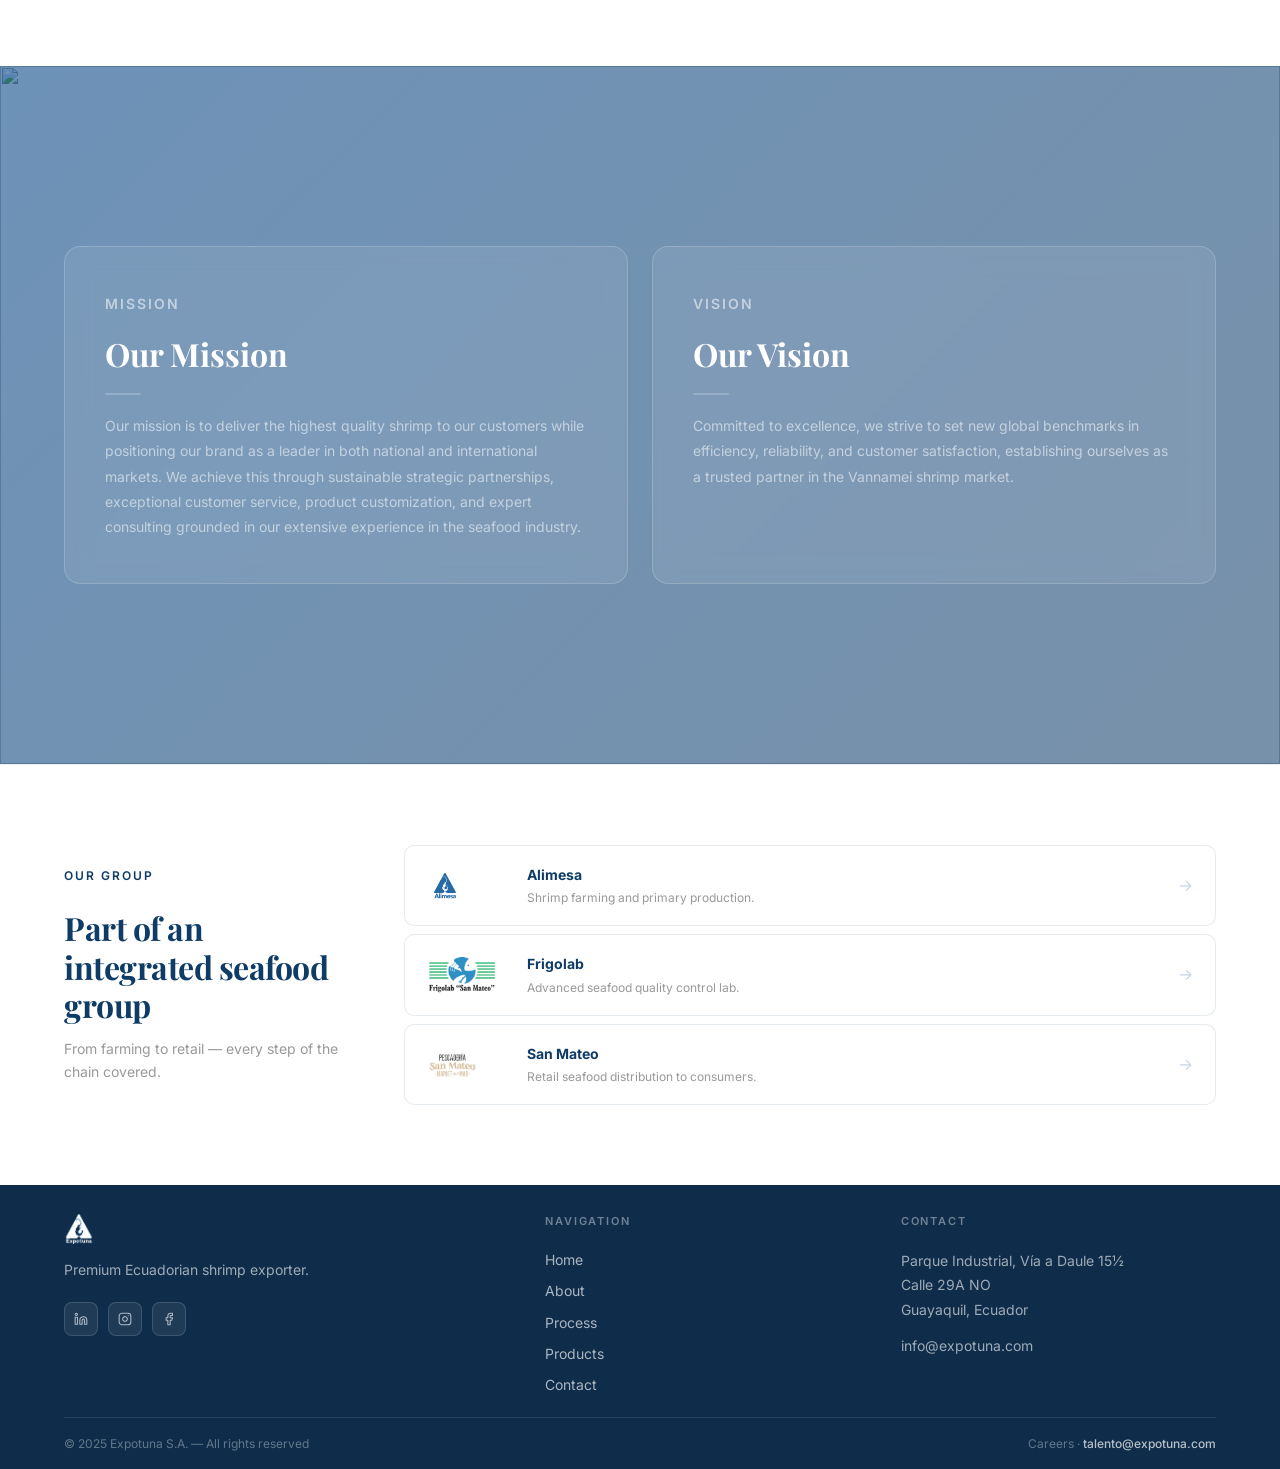
==== commit 590ae7b6: "redesign Our Group section with horizontal card layout" ====
--- a/index.html
+++ b/index.html
@@ -76,6 +76,16 @@
             </div>
         </div>
 
+        <div class="hero-certs">
+            <span class="hero-certs-label">Certified by</span>
+            <div class="hero-certs-logos">
+                <img src="assets/logos/asc.png" alt="ASC">
+                <img src="assets/logos/basc.png" alt="BASC">
+                <img src="assets/logos/brcgs.png" alt="BRCGS">
+                <img src="assets/logos/haccp.png" alt="HACCP">
+            </div>
+        </div>
+
     </section>
 
     <!-- ABOUT -->
@@ -110,17 +120,6 @@
                     </div>
                 </div>
 
-                <!-- CERT LOGOS — opción A -->
-                <div class="about-certs-row" data-animate>
-                    <span class="about-certs-label">Certified by</span>
-                    <div class="about-certs-logos">
-                        <img src="assets/logos/ASC.png" alt="ASC">
-                        <img src="assets/logos/BASC.png" alt="BASC">
-                        <img src="assets/logos/BRCGS.png" alt="BRCGS">
-                        <img src="assets/logos/HACCP.png" alt="HACCP">
-                    </div>
-                </div>
-
                 <a href="about.html" class="about-cta-link">Learn more about us <span>→</span></a>
 
             </div>
@@ -134,76 +133,78 @@
     </section>
 
     <!-- MISSION VISION -->
-<section class="mission">
-
-    <div class="mission-bg">
-      <img src="assets/images/foto-planta-expotuna.png" class="mission-bg-img">
-      <div class="mission-bg-overlay"></div>
+    <section class="mission">
+
+        <div class="mission-bg">
+            <img src="assets/images/foto-planta-expotuna.png" class="mission-bg-img">
+            <div class="mission-bg-overlay"></div>
+        </div>
+
+        <div class="container mission-cards">
+
+            <div class="mission-card" data-animate>
+                <p class="mission-tag">Mission</p>
+                <h3>Our Mission</h3>
+                <div class="mission-line"></div>
+                <p>Our mission is to deliver the highest quality shrimp to our customers while positioning our brand as a leader in both national and international markets. We achieve this through sustainable strategic partnerships, exceptional customer service, product customization, and expert consulting grounded in our extensive experience in the seafood industry.</p>
+            </div>
+
+            <div class="mission-card" data-animate style="transition-delay: 0.15s;">
+                <p class="mission-tag">Vision</p>
+                <h3>Our Vision</h3>
+                <div class="mission-line"></div>
+                <p>Committed to excellence, we strive to set new global benchmarks in efficiency, reliability, and customer satisfaction, establishing ourselves as a trusted partner in the Vannamei shrimp market.</p>
+            </div>
+
+        </div>
+
+    </section>
+
+<!-- OUR GROUP -->
+<section class="group-section">
+    <div class="container">
+        <div class="group-d-inner">
+
+            <div class="group-d-left">
+                <p class="section-label">Our Group</p>
+                <h2 class="group-title">Part of an integrated seafood group</h2>
+                <p class="group-intro">From farming to retail — every step of the chain covered.</p>
+            </div>
+
+            <div class="group-d-cards">
+
+                <a href="https://alimesa.com.ec/en/home/" target="_blank" class="group-d-card" data-animate>
+                    <img src="assets/logos/LOGO ALIMESA AZUL CAMARÓN SIN FONDO.png" class="group-d-logo">
+                    <div class="group-d-text">
+                        <p class="group-d-name">Alimesa</p>
+                        <p class="group-d-desc">Shrimp farming and primary production.</p>
+                    </div>
+                    <span class="group-d-arrow">→</span>
+                </a>
+
+                <a href="https://www.frigolab.com.ec/" target="_blank" class="group-d-card" data-animate style="transition-delay:0.1s;">
+                    <img src="assets/logos/frigolab-logo.png" class="group-d-logo">
+                    <div class="group-d-text">
+                        <p class="group-d-name">Frigolab</p>
+                        <p class="group-d-desc">Advanced seafood quality control lab.</p>
+                    </div>
+                    <span class="group-d-arrow">→</span>
+                </a>
+
+                <a href="https://pescaderiasanmateo.com/" target="_blank" class="group-d-card" data-animate style="transition-delay:0.2s;">
+                    <img src="assets/logos/sanmateo-logo.png" class="group-d-logo">
+                    <div class="group-d-text">
+                        <p class="group-d-name">San Mateo</p>
+                        <p class="group-d-desc">Retail seafood distribution to consumers.</p>
+                    </div>
+                    <span class="group-d-arrow">→</span>
+                </a>
+
+            </div>
+
+        </div>
     </div>
-  
-    <div class="container mission-cards">
-  
-      <div class="mission-card" data-animate>
-        <p class="mission-tag">Mission</p>
-        <h3>Our Mission</h3>
-        <div class="mission-line"></div>
-        <p>Our mission is to deliver the highest quality shrimp to our customers while positioning our brand as a leader in both national and international markets. We achieve this through sustainable strategic partnerships, exceptional customer service, product customization, and expert consulting grounded in our extensive experience in the seafood industry.</p>
-      </div>
-  
-      <div class="mission-card" data-animate style="transition-delay: 0.15s;">
-        <p class="mission-tag">Vision</p>
-        <h3>Our Vision</h3>
-        <div class="mission-line"></div>
-        <p>Committed to excellence, we strive to set new global benchmarks in efficiency, reliability, and customer satisfaction, establishing ourselves as a trusted partner in the Vannamei shrimp market.</p>
-      </div>
-  
-    </div>
-  
-  </section>
-
-  <!-- OUR GROUP -->
-<section class="group-section">
-    <div class="container group-layout">
-  
-      <div class="group-left">
-        <p class="section-label">Our Group</p>
-        <h2 class="group-title">Part of an integrated seafood group</h2>
-        <p class="group-intro">From farming to quality control and retail — every step of the chain covered by our group companies.</p>
-      </div>
-  
-      <div class="group-right">
-  
-        <div class="group-row" data-animate>
-          <img src="assets/logos/LOGO ALIMESA AZUL CAMARÓN SIN FONDO.png" class="group-row-logo">
-          <div class="group-row-content">
-            <p class="group-row-name">Alimesa</p>
-            <p class="group-row-desc">Shrimp farming and primary production operations ensuring high quality raw material.</p>
-          </div>
-          <a href="https://alimesa.com.ec/en/home/" target="_blank" class="group-row-arrow">→</a>
-        </div>
-  
-        <div class="group-row" data-animate style="transition-delay:0.1s;">
-          <img src="assets/logos/frigolab-logo.png" class="group-row-logo">
-          <div class="group-row-content">
-            <p class="group-row-name">Frigolab</p>
-            <p class="group-row-desc">Advanced laboratory services specialized in seafood quality control.</p>
-          </div>
-          <a href="https://www.frigolab.com.ec/" target="_blank" class="group-row-arrow">→</a>
-        </div>
-  
-        <div class="group-row" data-animate style="transition-delay:0.2s;">
-          <img src="assets/logos/sanmateo-logo.png" class="group-row-logo">
-          <div class="group-row-content">
-            <p class="group-row-name">San Mateo</p>
-            <p class="group-row-desc">Retail seafood distribution bringing premium Ecuadorian seafood to consumers.</p>
-          </div>
-          <a href="https://pescaderiasanmateo.com/" target="_blank" class="group-row-arrow">→</a>
-        </div>
-  
-      </div>
-  
-    </div>
-  </section>
+</section>
 
     <!-- FOOTER -->
     <footer class="footer">
@@ -246,7 +247,7 @@
             </div>
             <div class="footer-bottom">
                 <p>© 2025 Expotuna S.A. — All rights reserved</p>
-                <p>Guayaquil, Ecuador</p>
+                <p>Careers · <a href="mailto:talento@expotuna.com">talento@expotuna.com</a></p>
             </div>
         </div>
     </footer>
--- a/css/styles.css
+++ b/css/styles.css
@@ -10,13 +10,13 @@
     line-height: 1.6;
     background: #ffffff;
   }
-  
+
   /* CONTAINER */
   .container {
     width: min(1200px, 90%);
     margin: auto;
   }
-  
+
   /* ================================
      NAVBAR
   ================================ */
@@ -58,7 +58,7 @@
   }
   nav a:hover::after { width: 100%; }
   nav a.active::after { width: 100%; }
-  
+
   /* INTERNAL NAVBAR */
   .navbar-internal {
     position: relative;
@@ -69,7 +69,7 @@
   .navbar-internal nav a { color: #0f3c66; }
   .navbar-internal nav a:hover { opacity: 0.7; }
   .navbar-internal .logo { height: 55px; width: auto; object-fit: contain; }
-  
+
   /* HOME NAVBAR */
   .navbar-home {
     position: fixed;
@@ -85,12 +85,12 @@
     border-bottom: 0.5px solid rgba(15, 60, 102, 0.3);
   }
   .navbar-home.scrolled nav a { color: #0f3c66; }
-  
+
   .navbar-home nav a::after         { background: white !important; }
   .navbar-home nav a.active::after  { width: 100%; background: white !important; }
   .navbar-home.scrolled nav a::after        { background: #0f3c66 !important; }
   .navbar-home.scrolled nav a.active::after { width: 100%; background: #0f3c66 !important; }
-  
+
   /* LOGO SWITCH */
   .navbar-home .logo-wrapper { position: relative; height: 55px; }
   .navbar-home .logo {
@@ -103,15 +103,15 @@
   .navbar-home .logo-white { opacity: 1; }
   .navbar-home.scrolled .logo-white { opacity: 0; }
   .navbar-home.scrolled .logo-blue  { opacity: 1; }
-  
-  
+
+
   /* ================================
      HERO
   ================================ */
   .hero {
     position: relative;
     height: 100vh;
-    min-height: 620px;
+    min-height: 680px;
     overflow: hidden;
     display: flex;
     flex-direction: column;
@@ -153,7 +153,7 @@
     max-width: 1180px;
     margin-left: auto;
     margin-right: auto;
-    margin-top: -60px;
+    margin-top: -40px;
   }
   .hero h1 {
     font-family: "Playfair Display", serif;
@@ -198,7 +198,7 @@
     text-decoration: none;
   }
   .hero .btn-secondary:hover { border-color: rgba(255,255,255,0.75); color: white; }
-  
+
   /* HERO CARDS */
   .hero-cards {
     position: relative;
@@ -207,9 +207,8 @@
     gap: 14px;
     width: 90%;
     max-width: 1180px;
-    margin: 36px auto 0 auto;
+    margin: 32px auto 0 auto;
     justify-content: flex-start;
-    bottom: auto; left: auto; transform: none; padding: 0;
   }
   .hero-card {
     background: rgba(255, 255, 255, 0.10);
@@ -245,23 +244,79 @@
     font-weight: 500;
     margin: 0;
   }
-  
+
+  /* HERO CERTS */
+  .hero-certs {
+    position: absolute;
+    bottom: 0;
+    left: 50%;
+    transform: translateX(-50%);
+    z-index: 3;
+    width: 90%;
+    max-width: 1180px;
+    padding: 22px 0 32px;
+    border-top: 0.5px solid rgba(255, 255, 255, 0.15);
+    display: flex;
+    align-items: center;
+    gap: 28px;
+  }
+  .hero-certs-label {
+    font-size: 10px;
+    font-weight: 600;
+    letter-spacing: 1.5px;
+    text-transform: uppercase;
+    color: rgba(255, 255, 255, 0.35);
+    white-space: nowrap;
+    flex-shrink: 0;
+  }
+  .hero-certs-logos {
+    display: flex;
+    align-items: center;
+    gap: 36px;
+  }
+  .hero-certs-logos img {
+    height: 46px;
+    width: auto;
+    object-fit: contain;
+    filter: none;
+    opacity: 0;
+    transform: translateY(8px);
+    animation: certFadeIn 0.5s ease forwards;
+  }
+  .hero-certs-logos img:hover { opacity: 1 !important; }
+
+  @keyframes certFadeIn {
+    to { opacity: 0.85; transform: translateY(0); }
+  }
+  .hero-certs-logos img:nth-child(1) { animation-delay: 0.2s; }
+  .hero-certs-logos img:nth-child(2) { animation-delay: 0.35s; }
+  .hero-certs-logos img:nth-child(3) { animation-delay: 0.5s; }
+  .hero-certs-logos img:nth-child(4) { animation-delay: 0.65s; }
+  .hero-certs-logos img:hover { opacity: 1 !important; }
+
+  @keyframes certFadeIn {
+    to { opacity: 0.7; transform: translateY(0); }
+  }
+
   @media (max-width: 768px) {
-    .hero { justify-content: flex-end; padding-bottom: 40px; }
+    .hero { justify-content: flex-end; padding-bottom: 120px; }
     .hero > .hero-content { margin-top: 0; }
     .hero h1 { font-size: 38px; }
     .hero-subtitle { font-size: 15px; }
     .hero-buttons { flex-direction: column; gap: 10px; }
     .hero-cards { gap: 10px; flex-wrap: wrap; }
     .hero-card { width: calc(50% - 5px); height: 90px; }
-  }
-  
-  
-  /* ================================
-     ABOUT — INDEX (editorial)
+    .hero-certs { flex-direction: column; align-items: flex-start; gap: 14px; padding-bottom: 24px; }
+    .hero-certs-logos { gap: 20px; flex-wrap: wrap; }
+    .hero-certs-logos img { height: 32px; }
+  }
+
+
+  /* ================================
+     ABOUT — INDEX
   ================================ */
   .about {
-    padding: 180px 0;
+    padding: 100px 0;
     background: #ffffff;
     border-top: none !important;
   }
@@ -337,43 +392,6 @@
     background: rgba(15, 60, 102, 0.15);
     flex-shrink: 0;
   }
-  
-  /* CERT LOGOS */
-  .about-certs-row {
-    display: flex;
-    align-items: center;
-    gap: 16px;
-    padding: 12px 0;
-    margin-bottom: 20px;
-  }
-  .about-certs-label {
-    font-size: 10px;
-    font-weight: 600;
-    letter-spacing: 1.5px;
-    text-transform: uppercase;
-    color: #aaa;
-    white-space: nowrap;
-    flex-shrink: 0;
-  }
-  .about-certs-logos {
-    display: flex;
-    align-items: center;
-    justify-content: space-between;
-    flex: 1;
-  }
-  .about-certs-logos img {
-    height: 52px;
-    width: auto;
-    object-fit: contain;
-    opacity: 0.85;
-    transition: opacity 0.3s ease, transform 0.3s ease;
-    filter: grayscale(0);
-  }
-  .about-certs-logos img:hover {
-    opacity: 1;
-    transform: scale(1.08);
-  }
-  
   .about-cta-link {
     display: inline-flex;
     align-items: center;
@@ -396,7 +414,6 @@
   .about-cta-link:hover::after { width: 100%; }
   .about-cta-link span { transition: transform 0.25s ease; display: inline-block; }
   .about-cta-link:hover span { transform: translateX(4px); }
-  
   .about-image { position: relative; }
   .about-image img,
   .about-image video {
@@ -416,14 +433,13 @@
     border-radius: 20px;
     z-index: -1;
   }
-  
   @media (max-width: 900px) {
     .about-container { grid-template-columns: 1fr; gap: 50px; }
     .about-stats-row { padding: 20px 0; }
     .about-stat-item { padding: 0 16px; }
   }
-  
-  
+
+
   /* ================================
      SECTION LABEL
   ================================ */
@@ -435,8 +451,8 @@
     margin-bottom: 12px;
     font-weight: 600;
   }
-  
-  
+
+
   /* ================================
      BUTTONS (global)
   ================================ */
@@ -460,204 +476,138 @@
     transition: 0.3s;
   }
   .btn-secondary:hover { background: white; color: #0f3c66; }
-  
-  
+
+
   /* ================================
      OUR GROUP
   ================================ */
   .group-section {
-    padding: 100px 0;
+    padding: 80px 0;
     background: #ffffff;
     border-top: 1px solid rgba(15, 60, 102, 0.08);
   }
-  .group-layout {
-    display: grid;
-    grid-template-columns: 1fr 2.2fr;
-    gap: 80px;
-    align-items: center;
-  }
-  .group-left {
-    display: flex;
-    flex-direction: column;
-    gap: 16px;
-  }
+  .group-d-inner {
+    display: flex;
+    align-items: center;
+    justify-content: space-between;
+    gap: 60px;
+    flex-wrap: wrap;
+  }
+  .group-d-left { display: flex; flex-direction: column; gap: 12px; max-width: 280px; }
   .group-title {
     font-family: "Playfair Display", serif;
-    font-size: 38px;
+    font-size: 32px;
     font-weight: 700;
     color: #0f3c66;
-    line-height: 1.15;
+    line-height: 1.2;
     letter-spacing: -0.5px;
   }
-  .group-intro {
-    font-size: 15px;
-    color: #888;
-    line-height: 1.7;
-    max-width: 360px;
-  }
-  .group-right { display: flex; flex-direction: column; }
-  .group-row {
-    display: grid;
-    grid-template-columns: 160px 1fr auto;
-    align-items: center;
-    gap: 36px;
-    padding: 36px 0;
-    border-bottom: 1px solid rgba(15, 60, 102, 0.07);
-    transition: background 0.2s ease;
+  .group-intro { font-size: 14px; color: #999; line-height: 1.7; }
+  .group-d-cards { display: flex; flex-direction: column; gap: 8px; min-width: 360px; flex: 1; }
+  .group-d-card {
+    display: flex;
+    align-items: center;
+    gap: 20px;
+    background: white;
+    border: 0.5px solid rgba(15, 60, 102, 0.1);
+    border-radius: 10px;
+    padding: 18px 22px;
     text-decoration: none;
-  }
-  .group-row:first-child { border-top: 1px solid rgba(15, 60, 102, 0.07); }
-  .group-row-logo {
-    height: 80px;
-    width: auto;
-    max-width: 160px;
+    transition: all 0.3s ease;
+  }
+  .group-d-card:hover {
+    border-color: rgba(15, 60, 102, 0.25);
+    transform: translateX(5px);
+    box-shadow: 0 8px 24px rgba(15, 60, 102, 0.08);
+  }
+  .group-d-logo {
+    height: 36px;
+    width: 80px;
     object-fit: contain;
     object-position: left center;
     opacity: 0.85;
+    flex-shrink: 0;
     transition: opacity 0.3s ease;
   }
-  .group-row:hover .group-row-logo { opacity: 1; }
-  .group-row-name {
-    font-size: 20px;
-    font-weight: 600;
+  .group-d-card:hover .group-d-logo { opacity: 1; }
+  .group-d-text { flex: 1; }
+  .group-d-name {
+    font-size: 14px;
+    font-weight: 700;
     color: #0f3c66;
-    margin-bottom: 6px;
-  }
-  .group-row-desc {
-    font-size: 14px;
+    margin: 0 0 3px;
+  }
+  .group-d-desc {
+    font-size: 12px;
     color: #999;
-    line-height: 1.55;
-  }
-  .group-row-arrow {
-    font-size: 24px;
+    line-height: 1.5;
+    margin: 0;
+  }
+  .group-d-arrow {
+    font-size: 16px;
     color: #c5d5e8;
-    text-decoration: none;
+    flex-shrink: 0;
     transition: color 0.25s ease, transform 0.25s ease;
     display: inline-block;
   }
-  .group-row:hover .group-row-arrow {
-    color: #0f3c66;
-    transform: translateX(4px);
-  }
-  
+  .group-d-card:hover .group-d-arrow { color: #0f3c66; transform: translateX(4px); }
   @media (max-width: 900px) {
-    .group-layout { grid-template-columns: 1fr; gap: 40px; }
-    .group-row { grid-template-columns: 90px 1fr auto; }
-  }
-  
-  
+    .group-d-inner { flex-direction: column; gap: 36px; }
+    .group-d-left { max-width: 100%; }
+    .group-d-cards { min-width: 0; }
+  }
+
+
   /* ================================
      MISSION / VISION
   ================================ */
   .mission {
     position: relative;
     padding: 180px 0;
-    border-top: none;
     overflow: hidden;
     min-height: 600px;
   }
-  .mission-bg {
-    position: absolute;
-    inset: 0;
-    z-index: 0;
-  }
-  .mission-bg-img {
-    width: 100%;
-    height: 100%;
-    object-fit: cover;
-    object-position: center;
-  }
+  .mission-bg { position: absolute; inset: 0; z-index: 0; }
+  .mission-bg-img { width: 100%; height: 100%; object-fit: cover; object-position: center; }
   .mission-bg-overlay {
-    position: absolute;
-    inset: 0;
-    background: linear-gradient(
-      135deg,
-      rgba(20, 80, 140, 0.62) 0%,
-      rgba(10, 55, 100, 0.55) 100%
-    );
+    position: absolute; inset: 0;
+    background: linear-gradient(135deg, rgba(20,80,140,0.62) 0%, rgba(10,55,100,0.55) 100%);
   }
   .mission-cards {
-    position: relative;
-    z-index: 2;
+    position: relative; z-index: 2;
     display: grid;
     grid-template-columns: 1fr 1fr;
     gap: 24px;
   }
   .mission-card {
-    background: rgba(255, 255, 255, 0.08);
+    background: rgba(255,255,255,0.08);
     backdrop-filter: blur(12px);
     -webkit-backdrop-filter: blur(12px);
-    border: 0.5px solid rgba(255, 255, 255, 0.18);
+    border: 0.5px solid rgba(255,255,255,0.18);
     border-radius: 16px;
     padding: 44px 40px;
     transition: background 0.3s ease, transform 0.3s ease;
   }
-  .mission-card:hover {
-    background: rgba(255, 255, 255, 0.13);
-    transform: translateY(-4px);
-  }
+  .mission-card:hover { background: rgba(255,255,255,0.13); transform: translateY(-4px); }
   .mission-tag {
-    font-size: 10px;
-    font-weight: 600;
-    letter-spacing: 2px;
-    text-transform: uppercase;
-    color: #7eb8d4;
-    margin-bottom: 12px;
+    font-size: 10px; font-weight: 600;
+    letter-spacing: 2px; text-transform: uppercase;
+    color: #7eb8d4; margin-bottom: 12px;
   }
   .mission-card h3 {
     font-family: "Playfair Display", serif;
-    font-size: 32px;
-    color: white;
-    margin-bottom: 0;
-    font-weight: 700;
+    font-size: 32px; color: white;
+    margin-bottom: 0; font-weight: 700;
   }
   .mission-line {
-    width: 36px;
-    height: 2px;
-    background: rgba(255, 255, 255, 0.2);
-    margin: 14px 0 18px 0;
-    border-radius: 2px;
-  }
-  .mission-card p {
-    font-size: 14px;
-    color: rgba(255, 255, 255, 0.55);
-    line-height: 1.8;
-  }
-  
-  @media (max-width: 900px) {
-    .mission-cards { grid-template-columns: 1fr; }
-  }
-  
-  /* ================================
-     CONTACT CTA
-  ================================ */
-  .contact-cta {
-    padding: 35px 0;
-    text-align: center;
-    background: white;
-    border-top: 1px solid rgba(15, 60, 102, 0.1);
-  }
-  .contact-cta-content { max-width: 520px; margin: auto; }
-  .contact-cta h2 {
-    font-family: "Playfair Display", serif;
-    font-size: 34px;
-    margin-bottom: 8px;
-    color: #0f3c66;
-  }
-  .contact-cta p { font-size: 15px; margin-bottom: 18px; line-height: 1.5; }
-  .cta-button {
-    display: inline-block;
-    background: #1d4b75;
-    color: white;
-    padding: 10px 24px;
-    border-radius: 6px;
-    text-decoration: none;
-    font-weight: 500;
-    transition: 0.25s;
-  }
-  .cta-button:hover { background: #163a5c; transform: translateY(-2px); }
-  
-  
+    width: 36px; height: 2px;
+    background: rgba(255,255,255,0.2);
+    margin: 14px 0 18px 0; border-radius: 2px;
+  }
+  .mission-card p { font-size: 14px; color: rgba(255,255,255,0.55); line-height: 1.8; }
+  @media (max-width: 900px) { .mission-cards { grid-template-columns: 1fr; } }
+
+
   /* ================================
      WHATSAPP FLOAT
   ================================ */
@@ -665,19 +615,15 @@
     position: fixed;
     bottom: 30px; right: 30px;
     width: 60px; height: 60px;
-    background: #25d366;
-    border-radius: 50%;
-    display: flex;
-    align-items: center;
-    justify-content: center;
-    box-shadow: 0 8px 25px rgba(0, 0, 0, 0.25);
-    z-index: 999;
-    transition: all 0.3s ease;
+    background: #25d366; border-radius: 50%;
+    display: flex; align-items: center; justify-content: center;
+    box-shadow: 0 8px 25px rgba(0,0,0,0.25);
+    z-index: 999; transition: all 0.3s ease;
   }
   .whatsapp-float img { width: 32px; height: 32px; }
-  .whatsapp-float:hover { transform: scale(1.08); box-shadow: 0 10px 30px rgba(0, 0, 0, 0.35); }
-  
-  
+  .whatsapp-float:hover { transform: scale(1.08); box-shadow: 0 10px 30px rgba(0,0,0,0.35); }
+
+
   /* ================================
      ANIMATION ON SCROLL
   ================================ */
@@ -687,8 +633,8 @@
     transition: opacity 0.7s ease, transform 0.7s ease;
   }
   [data-animate].visible { opacity: 1; transform: translateY(0); }
-  
-  
+
+
   /* ================================
      FOOTER
   ================================ */
@@ -704,49 +650,43 @@
   .footer-tagline { font-size: 14px; color: rgba(255,255,255,0.6); line-height: 1.6; margin-bottom: 20px; }
   .footer-social { display: flex; gap: 10px; }
   .footer-social a {
-    width: 34px; height: 34px;
-    border-radius: 8px;
+    width: 34px; height: 34px; border-radius: 8px;
     background: rgba(255,255,255,0.07);
     border: 0.5px solid rgba(255,255,255,0.14);
     display: flex; align-items: center; justify-content: center;
     color: rgba(255,255,255,0.65);
-    transition: all 0.25s ease;
-    text-decoration: none;
+    transition: all 0.25s ease; text-decoration: none;
   }
   .footer-social a:hover {
     background: rgba(255,255,255,0.15);
     border-color: rgba(255,255,255,0.28);
-    color: white;
-    transform: translateY(-2px);
+    color: white; transform: translateY(-2px);
   }
   .footer-social svg { width: 14px; height: 14px; }
   .footer-col h4 {
-    font-size: 11px;
-    font-weight: 600;
-    letter-spacing: 1.8px;
-    text-transform: uppercase;
-    color: rgba(255,255,255,0.4);
-    margin-bottom: 18px;
+    font-size: 11px; font-weight: 600;
+    letter-spacing: 1.8px; text-transform: uppercase;
+    color: rgba(255,255,255,0.4); margin-bottom: 18px;
   }
   .footer-nav { display: flex; flex-direction: column; gap: 9px; }
   .footer-nav a {
     color: rgba(255,255,255,0.65);
-    text-decoration: none;
-    font-size: 14px;
-    transition: all 0.2s ease;
-    width: fit-content;
+    text-decoration: none; font-size: 14px;
+    transition: all 0.2s ease; width: fit-content;
   }
   .footer-nav a:hover { color: white; transform: translateX(4px); }
   .footer-contact { font-size: 14px; color: rgba(255,255,255,0.6); line-height: 1.75; margin-bottom: 12px; }
   .footer-bottom {
     border-top: 0.5px solid rgba(255,255,255,0.1);
     padding: 16px 0;
-    display: flex;
-    justify-content: space-between;
-    align-items: center;
-    gap: 20px;
+    display: flex; justify-content: space-between; align-items: center; gap: 20px;
   }
   .footer-bottom p { font-size: 12px; color: rgba(255,255,255,0.35); }
+  .footer-bottom a {
+    color: rgba(255,255,255,0.7);
+    font-weight: 500; text-decoration: none; margin-left: 0;
+  }
+  .footer-bottom a:hover { color: white; }
   @media (max-width: 900px) {
     .footer-grid { grid-template-columns: 1fr 1fr; gap: 36px; padding: 40px 0 32px; }
     .footer-col:first-child { grid-column: 1 / -1; }
@@ -755,40 +695,31 @@
     .footer-grid { grid-template-columns: 1fr; }
     .footer-bottom { flex-direction: column; align-items: flex-start; gap: 4px; }
   }
-  
-  
+
+
   /* ================================
      PROCESS TIMELINE (internal pages)
   ================================ */
   .process-timeline {
-    position: absolute;
-    left: 50%; top: 0;
+    position: absolute; left: 50%; top: 0;
     width: 4px; height: 100%;
     background: #e5e5e5;
-    transform: translateX(-50%);
-    z-index: -1;
+    transform: translateX(-50%); z-index: -1;
   }
   .process-step {
-    display: grid;
-    grid-template-columns: 1fr 1fr;
-    gap: 80px;
-    align-items: center;
-    margin-bottom: 140px;
-    position: relative;
+    display: grid; grid-template-columns: 1fr 1fr;
+    gap: 80px; align-items: center;
+    margin-bottom: 140px; position: relative;
   }
   .process-step.reverse { direction: rtl; }
   .process-step.reverse .process-text { direction: ltr; }
   .process-number {
-    position: absolute;
-    left: 50%; top: 50%;
+    position: absolute; left: 50%; top: 50%;
     transform: translate(-50%, -50%);
-    background: #0f3c66;
-    color: white;
-    width: 60px; height: 60px;
-    border-radius: 50%;
+    background: #0f3c66; color: white;
+    width: 60px; height: 60px; border-radius: 50%;
     display: flex; align-items: center; justify-content: center;
-    font-weight: 600;
-    z-index: 3;
+    font-weight: 600; z-index: 3;
     border: 6px solid white;
     box-shadow: 0 5px 20px rgba(0,0,0,0.15);
   }
@@ -801,27 +732,22 @@
     .process-number { display: none; }
     .process-step.reverse { direction: ltr; }
   }
-  
-  
+
+
   /* ================================
      PAGE HERO (internal pages)
   ================================ */
   .page-hero {
-    position: relative;
-    height: 55vh;
+    position: relative; height: 55vh;
     display: flex; align-items: center; justify-content: center;
-    color: white; text-align: center;
-    overflow: hidden; margin-top: 0;
+    color: white; text-align: center; overflow: hidden; margin-top: 0;
   }
   .page-hero img {
-    position: absolute;
-    width: 100%; height: 100%;
+    position: absolute; width: 100%; height: 100%;
     object-fit: cover; z-index: -2;
   }
   .page-hero-overlay {
-    position: absolute;
-    width: 100%; height: 100%;
-    background: rgba(15, 60, 102, 0.6);
-    z-index: -1;
+    position: absolute; width: 100%; height: 100%;
+    background: rgba(15,60,102,0.6); z-index: -1;
   }
   .page-hero h1 { font-family: "Playfair Display", serif; font-size: 48px; }
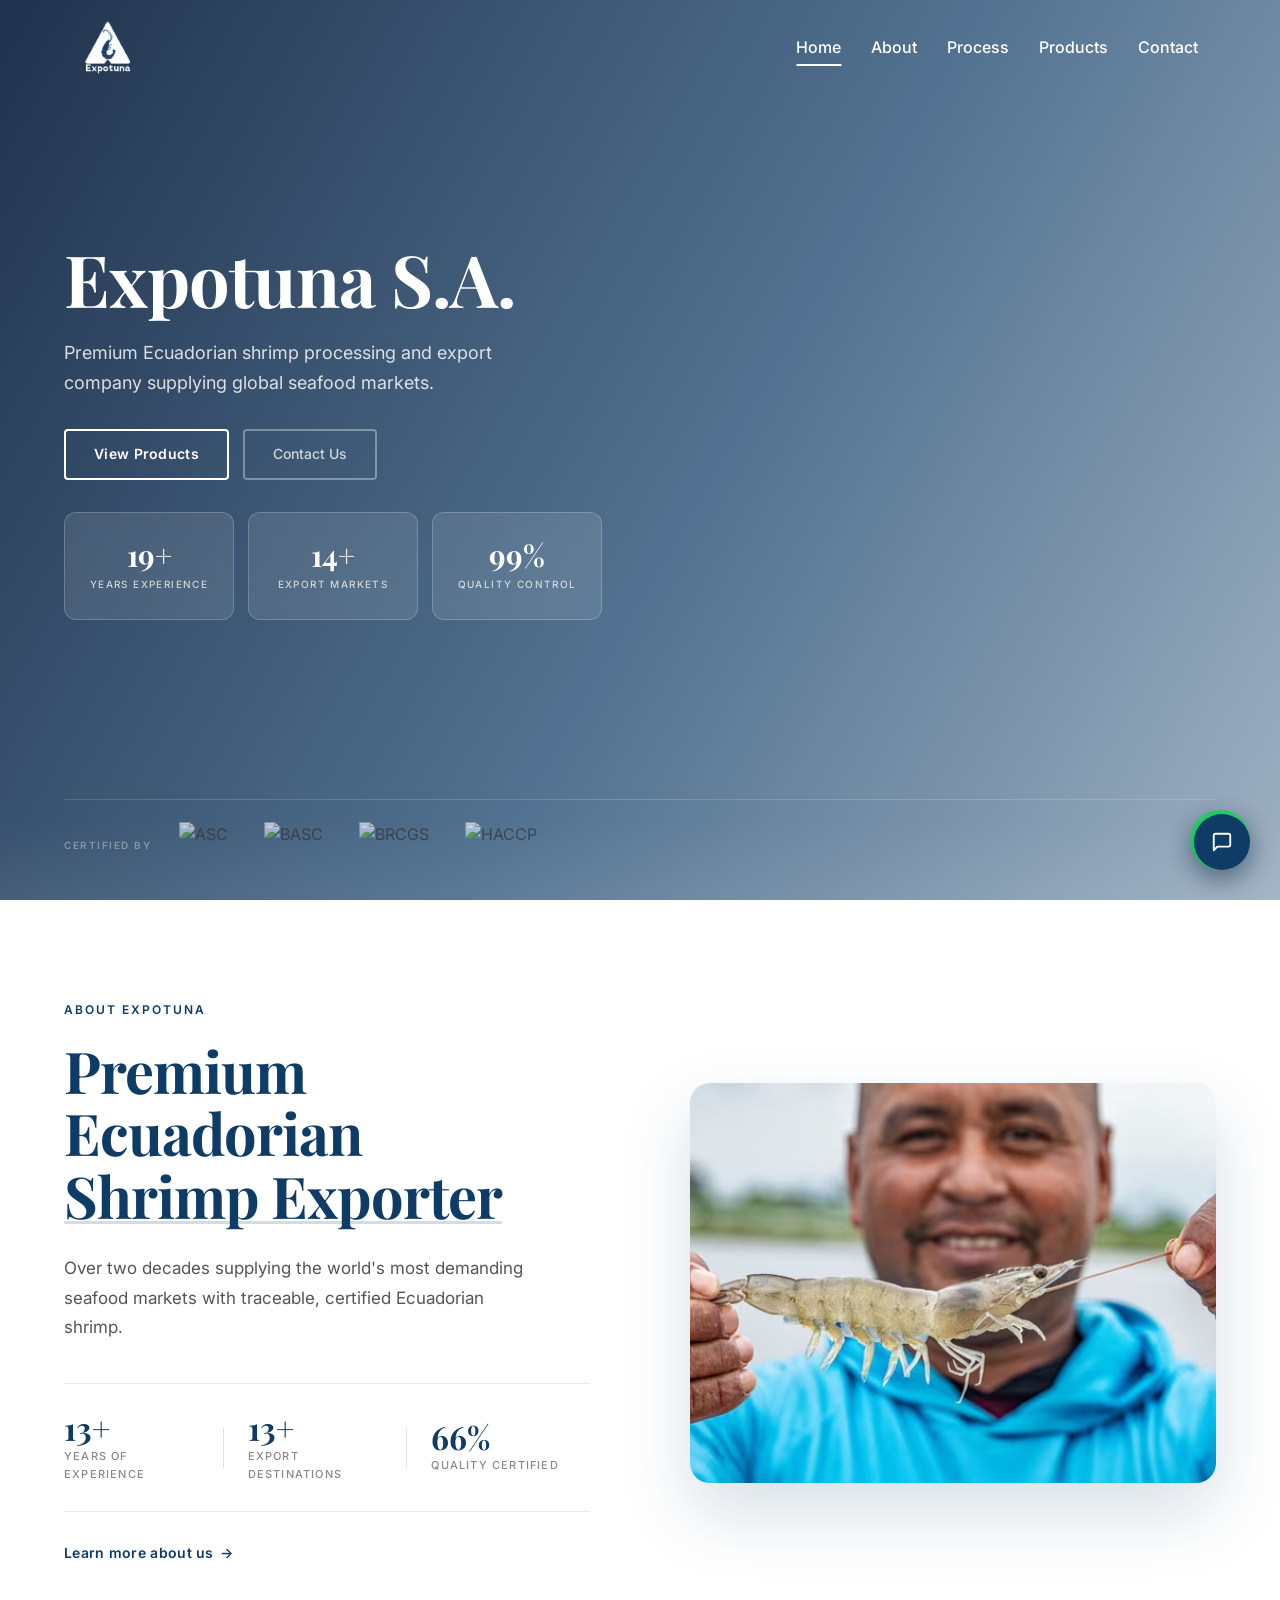
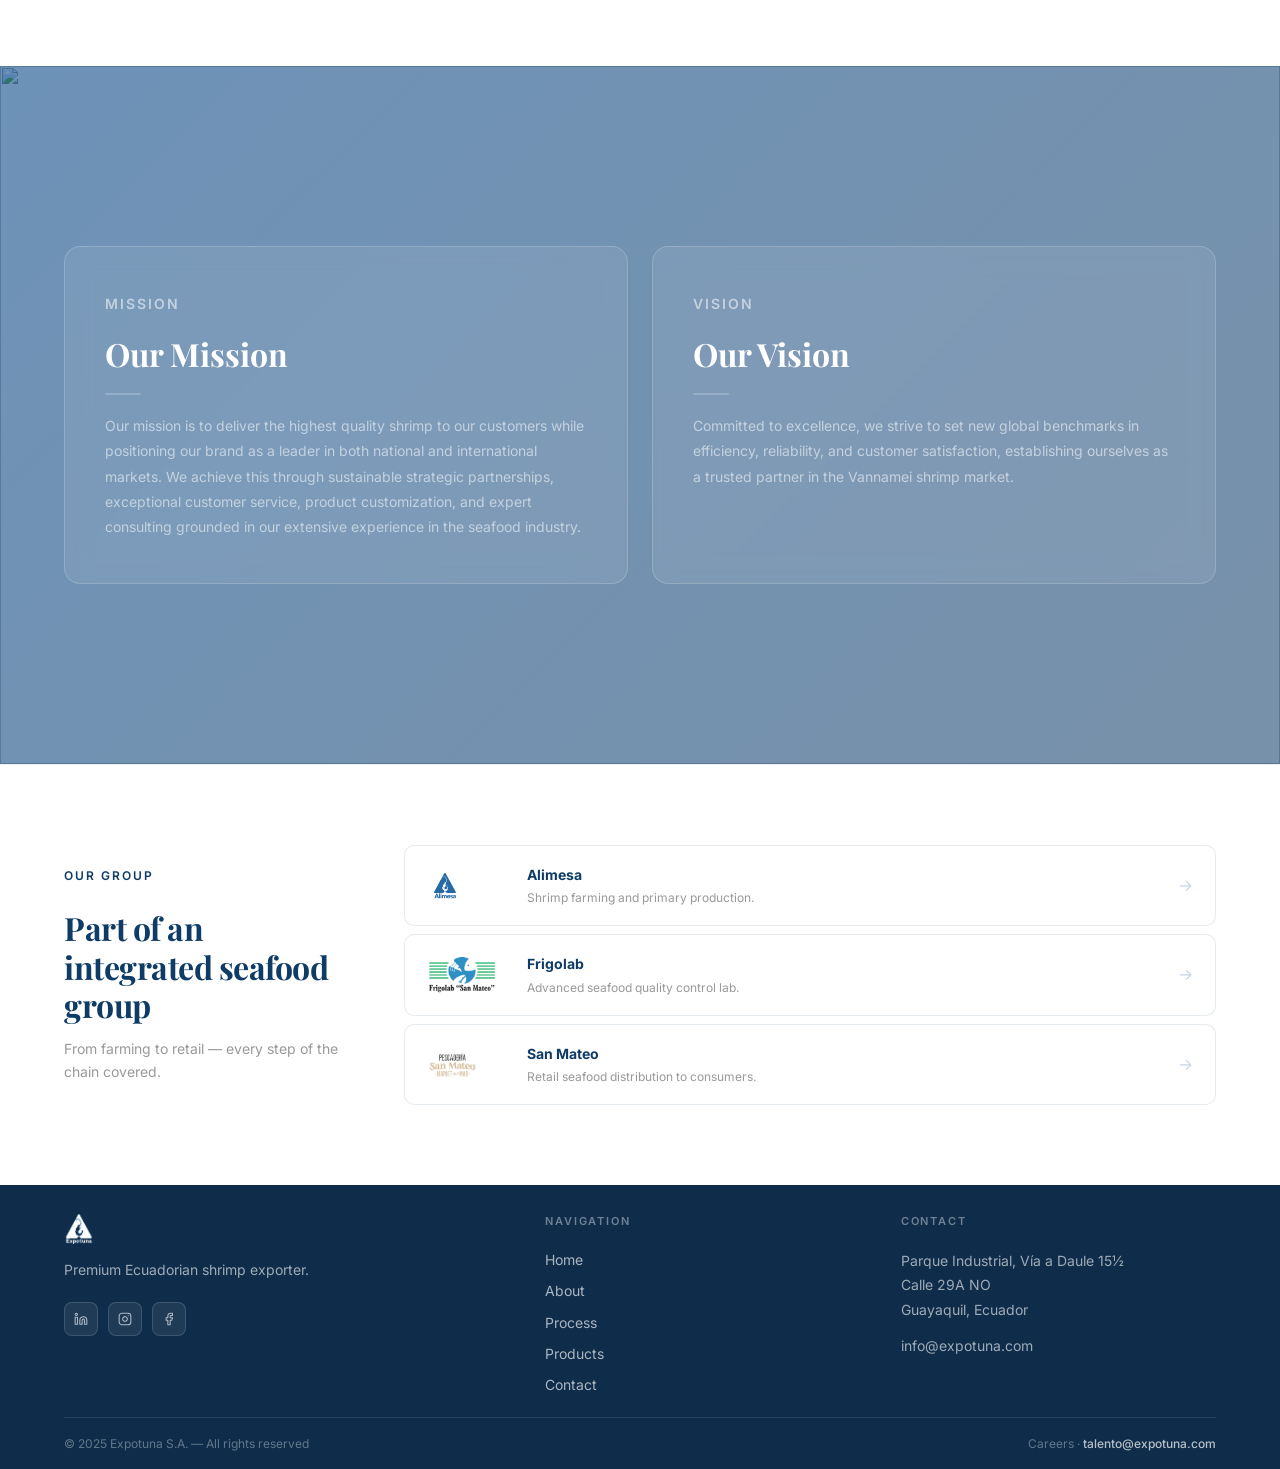
==== commit 0220c751: "chatbot separado en css y js" ====
--- a/index.html
+++ b/index.html
@@ -2,20 +2,13 @@
 <html lang="en">
 
 <head>
-
     <meta charset="UTF-8">
     <meta name="viewport" content="width=device-width, initial-scale=1.0">
-
     <title>Expotuna S.A.</title>
-
     <link rel="stylesheet" href="css/styles.css">
-
-    <link
-        href="https://fonts.googleapis.com/css2?family=Playfair+Display:wght@500;600;700&family=Inter:wght@300;400;500;600&display=swap"
-        rel="stylesheet">
-
+    <link rel="stylesheet" href="css/chatbot.css">
+    <link href="https://fonts.googleapis.com/css2?family=Playfair+Display:wght@500;600;700&family=Inter:wght@300;400;500;600&display=swap" rel="stylesheet">
     <link rel="icon" type="image/png" href="assets/logos/expotuna-logo.png">
-
 </head>
 
 <a href="https://wa.me/593958924566" class="whatsapp-float" target="_blank">
@@ -43,13 +36,10 @@
 
     <!-- HERO -->
     <section class="hero">
-
         <video autoplay muted loop playsinline class="hero-video">
             <source src="assets/videos/7020388_Market_Iced_3840x2160.mp4" type="video/mp4">
         </video>
-
         <div class="hero-overlay"></div>
-
         <div class="hero-content">
             <h1>Expotuna S.A.</h1>
             <p class="hero-subtitle">
@@ -60,7 +50,6 @@
                 <a href="contact.html" class="btn-secondary">Contact Us</a>
             </div>
         </div>
-
         <div class="hero-cards">
             <div class="hero-card">
                 <h3 class="counter" data-target="20">0+</h3>
@@ -75,34 +64,26 @@
                 <p>Quality Control</p>
             </div>
         </div>
-
         <div class="hero-certs">
             <span class="hero-certs-label">Certified by</span>
             <div class="hero-certs-logos">
-                <img src="assets/logos/asc.png" alt="ASC">
-                <img src="assets/logos/basc.png" alt="BASC">
-                <img src="assets/logos/brcgs.png" alt="BRCGS">
-                <img src="assets/logos/haccp.png" alt="HACCP">
-            </div>
-        </div>
-
+                <img src="assets/logos/ASC.png" alt="ASC">
+                <img src="assets/logos/BASC.png" alt="BASC">
+                <img src="assets/logos/BRCGS.png" alt="BRCGS">
+                <img src="assets/logos/HACCP.png" alt="HACCP">
+            </div>
+        </div>
     </section>
 
     <!-- ABOUT -->
     <section class="about">
-
         <div class="about-container">
-
             <div class="about-text">
-
                 <p class="section-label">ABOUT EXPOTUNA</p>
-
                 <h2>Premium<br>Ecuadorian<br><span>Shrimp Exporter</span></h2>
-
                 <p class="about-claim">
                     Over two decades supplying the world's most demanding seafood markets with traceable, certified Ecuadorian shrimp.
                 </p>
-
                 <div class="about-stats-row">
                     <div class="about-stat-item">
                         <span class="stat-number">20+</span>
@@ -119,92 +100,74 @@
                         <span class="stat-label">Quality certified</span>
                     </div>
                 </div>
-
                 <a href="about.html" class="about-cta-link">Learn more about us <span>→</span></a>
-
-            </div>
-
+            </div>
             <div class="about-image">
                 <img src="assets/images/about.png">
             </div>
-
-        </div>
-
+        </div>
     </section>
 
     <!-- MISSION VISION -->
     <section class="mission">
-
         <div class="mission-bg">
             <img src="assets/images/foto-planta-expotuna.png" class="mission-bg-img">
             <div class="mission-bg-overlay"></div>
         </div>
-
         <div class="container mission-cards">
-
             <div class="mission-card" data-animate>
                 <p class="mission-tag">Mission</p>
                 <h3>Our Mission</h3>
                 <div class="mission-line"></div>
                 <p>Our mission is to deliver the highest quality shrimp to our customers while positioning our brand as a leader in both national and international markets. We achieve this through sustainable strategic partnerships, exceptional customer service, product customization, and expert consulting grounded in our extensive experience in the seafood industry.</p>
             </div>
-
             <div class="mission-card" data-animate style="transition-delay: 0.15s;">
                 <p class="mission-tag">Vision</p>
                 <h3>Our Vision</h3>
                 <div class="mission-line"></div>
                 <p>Committed to excellence, we strive to set new global benchmarks in efficiency, reliability, and customer satisfaction, establishing ourselves as a trusted partner in the Vannamei shrimp market.</p>
             </div>
-
-        </div>
-
-    </section>
-
-<!-- OUR GROUP -->
-<section class="group-section">
-    <div class="container">
-        <div class="group-d-inner">
-
-            <div class="group-d-left">
-                <p class="section-label">Our Group</p>
-                <h2 class="group-title">Part of an integrated seafood group</h2>
-                <p class="group-intro">From farming to retail — every step of the chain covered.</p>
-            </div>
-
-            <div class="group-d-cards">
-
-                <a href="https://alimesa.com.ec/en/home/" target="_blank" class="group-d-card" data-animate>
-                    <img src="assets/logos/LOGO ALIMESA AZUL CAMARÓN SIN FONDO.png" class="group-d-logo">
-                    <div class="group-d-text">
-                        <p class="group-d-name">Alimesa</p>
-                        <p class="group-d-desc">Shrimp farming and primary production.</p>
-                    </div>
-                    <span class="group-d-arrow">→</span>
-                </a>
-
-                <a href="https://www.frigolab.com.ec/" target="_blank" class="group-d-card" data-animate style="transition-delay:0.1s;">
-                    <img src="assets/logos/frigolab-logo.png" class="group-d-logo">
-                    <div class="group-d-text">
-                        <p class="group-d-name">Frigolab</p>
-                        <p class="group-d-desc">Advanced seafood quality control lab.</p>
-                    </div>
-                    <span class="group-d-arrow">→</span>
-                </a>
-
-                <a href="https://pescaderiasanmateo.com/" target="_blank" class="group-d-card" data-animate style="transition-delay:0.2s;">
-                    <img src="assets/logos/sanmateo-logo.png" class="group-d-logo">
-                    <div class="group-d-text">
-                        <p class="group-d-name">San Mateo</p>
-                        <p class="group-d-desc">Retail seafood distribution to consumers.</p>
-                    </div>
-                    <span class="group-d-arrow">→</span>
-                </a>
-
-            </div>
-
-        </div>
-    </div>
-</section>
+        </div>
+    </section>
+
+    <!-- OUR GROUP -->
+    <section class="group-section">
+        <div class="container">
+            <div class="group-d-inner">
+                <div class="group-d-left">
+                    <p class="section-label">Our Group</p>
+                    <h2 class="group-title">Part of an integrated seafood group</h2>
+                    <p class="group-intro">From farming to retail — every step of the chain covered.</p>
+                </div>
+                <div class="group-d-cards">
+                    <a href="https://alimesa.com.ec/en/home/" target="_blank" class="group-d-card" data-animate>
+                        <img src="assets/logos/LOGO ALIMESA AZUL CAMARÓN SIN FONDO.png" class="group-d-logo">
+                        <div class="group-d-text">
+                            <p class="group-d-name">Alimesa</p>
+                            <p class="group-d-desc">Shrimp farming and primary production.</p>
+                        </div>
+                        <span class="group-d-arrow">→</span>
+                    </a>
+                    <a href="https://www.frigolab.com.ec/" target="_blank" class="group-d-card" data-animate style="transition-delay:0.1s;">
+                        <img src="assets/logos/frigolab-logo.png" class="group-d-logo">
+                        <div class="group-d-text">
+                            <p class="group-d-name">Frigolab</p>
+                            <p class="group-d-desc">Advanced seafood quality control lab.</p>
+                        </div>
+                        <span class="group-d-arrow">→</span>
+                    </a>
+                    <a href="https://pescaderiasanmateo.com/" target="_blank" class="group-d-card" data-animate style="transition-delay:0.2s;">
+                        <img src="assets/logos/sanmateo-logo.png" class="group-d-logo">
+                        <div class="group-d-text">
+                            <p class="group-d-name">San Mateo</p>
+                            <p class="group-d-desc">Retail seafood distribution to consumers.</p>
+                        </div>
+                        <span class="group-d-arrow">→</span>
+                    </a>
+                </div>
+            </div>
+        </div>
+    </section>
 
     <!-- FOOTER -->
     <footer class="footer">
@@ -252,8 +215,38 @@
         </div>
     </footer>
 
+    <!-- CHATBOT -->
+    <div id="chat-widget">
+        <div id="chat-box">
+            <div id="chat-header">
+                <div id="chat-avatar">E</div>
+                <div>
+                    <p id="chat-title">Expotuna Assistant</p>
+                    <p id="chat-status">Online · Replies instantly</p>
+                </div>
+                <button id="chat-close">×</button>
+            </div>
+            <div id="chat-messages">
+                <div class="msg bot">Hi! I'm Expotuna's virtual assistant. How can I help you today?</div>
+            </div>
+            <div id="chat-input-row">
+                <input type="text" id="chat-input" placeholder="Write a message..." />
+                <button id="chat-send">
+                    <svg width="14" height="14" viewBox="0 0 24 24" fill="none" stroke="white" stroke-width="2.5" stroke-linecap="round" stroke-linejoin="round">
+                        <line x1="22" y1="2" x2="11" y2="13"/><polygon points="22 2 15 22 11 13 2 9 22 2"/>
+                    </svg>
+                </button>
+            </div>
+        </div>
+        <button id="chat-toggle">
+            <svg width="22" height="22" viewBox="0 0 24 24" fill="none" stroke="white" stroke-width="2" stroke-linecap="round" stroke-linejoin="round">
+                <path d="M21 15a2 2 0 0 1-2 2H7l-4 4V5a2 2 0 0 1 2-2h14a2 2 0 0 1 2 2z"/>
+            </svg>
+        </button>
+    </div>
+
     <script src="js/script.js"></script>
+    <script src="js/chatbot.js"></script>
 
 </body>
-
 </html>
--- a/css/chatbot.css
+++ b/css/chatbot.css
@@ -0,0 +1,157 @@
+#chat-widget {
+    position: fixed;
+    bottom: 30px;
+    right: 30px;
+    z-index: 1000;
+    display: flex;
+    flex-direction: column;
+    align-items: flex-end;
+    gap: 12px;
+    font-family: 'Inter', sans-serif;
+}
+
+#chat-toggle {
+    width: 56px;
+    height: 56px;
+    border-radius: 50%;
+    background: #0f3c66;
+    border: none;
+    cursor: pointer;
+    display: flex;
+    align-items: center;
+    justify-content: center;
+    box-shadow: 0 8px 24px rgba(15, 60, 102, 0.35);
+    transition: transform 0.2s;
+}
+
+#chat-toggle:hover { transform: scale(1.08); }
+
+#chat-box {
+    width: 340px;
+    border-radius: 16px;
+    overflow: hidden;
+    background: white;
+    border: 0.5px solid rgba(15, 60, 102, 0.15);
+    box-shadow: 0 20px 60px rgba(15, 60, 102, 0.15);
+    flex-direction: column;
+    display: none;
+}
+
+#chat-box.open { display: flex; }
+
+#chat-header {
+    background: #0f2d4a;
+    padding: 14px 16px;
+    display: flex;
+    align-items: center;
+    gap: 10px;
+}
+
+#chat-avatar {
+    width: 36px;
+    height: 36px;
+    border-radius: 50%;
+    background: rgba(255, 255, 255, 0.12);
+    border: 1px solid rgba(255, 255, 255, 0.2);
+    display: flex;
+    align-items: center;
+    justify-content: center;
+    font-size: 14px;
+    color: white;
+    font-weight: 700;
+    flex-shrink: 0;
+}
+
+#chat-title {
+    margin: 0;
+    font-size: 13px;
+    font-weight: 600;
+    color: white;
+}
+
+#chat-status {
+    margin: 0;
+    font-size: 11px;
+    color: rgba(255, 255, 255, 0.5);
+}
+
+#chat-close {
+    margin-left: auto;
+    background: none;
+    border: none;
+    color: rgba(255, 255, 255, 0.5);
+    cursor: pointer;
+    font-size: 20px;
+    line-height: 1;
+    padding: 2px 4px;
+}
+
+#chat-messages {
+    padding: 14px;
+    display: flex;
+    flex-direction: column;
+    gap: 10px;
+    max-height: 320px;
+    overflow-y: auto;
+    background: #f8fafc;
+}
+
+.msg {
+    max-width: 80%;
+    padding: 10px 14px;
+    font-size: 13px;
+    line-height: 1.55;
+    border-radius: 14px;
+}
+
+.msg.bot {
+    background: white;
+    color: #333;
+    border: 0.5px solid rgba(15, 60, 102, 0.1);
+    border-radius: 14px 14px 14px 4px;
+    align-self: flex-start;
+}
+
+.msg.user {
+    background: #0f3c66;
+    color: white;
+    border-radius: 14px 14px 4px 14px;
+    align-self: flex-end;
+}
+
+.msg.typing { opacity: 0.6; font-style: italic; }
+
+#chat-input-row {
+    padding: 10px 12px;
+    border-top: 0.5px solid rgba(15, 60, 102, 0.08);
+    display: flex;
+    gap: 8px;
+    background: white;
+}
+
+#chat-input {
+    flex: 1;
+    border: 0.5px solid rgba(15, 60, 102, 0.15);
+    border-radius: 8px;
+    padding: 9px 12px;
+    font-size: 13px;
+    outline: none;
+    font-family: 'Inter', sans-serif;
+    background: #f8fafc;
+}
+
+#chat-send {
+    width: 36px;
+    height: 36px;
+    border-radius: 8px;
+    background: #0f3c66;
+    border: none;
+    cursor: pointer;
+    display: flex;
+    align-items: center;
+    justify-content: center;
+    flex-shrink: 0;
+    transition: background 0.2s;
+}
+
+#chat-send:hover { background: #1a5490; }
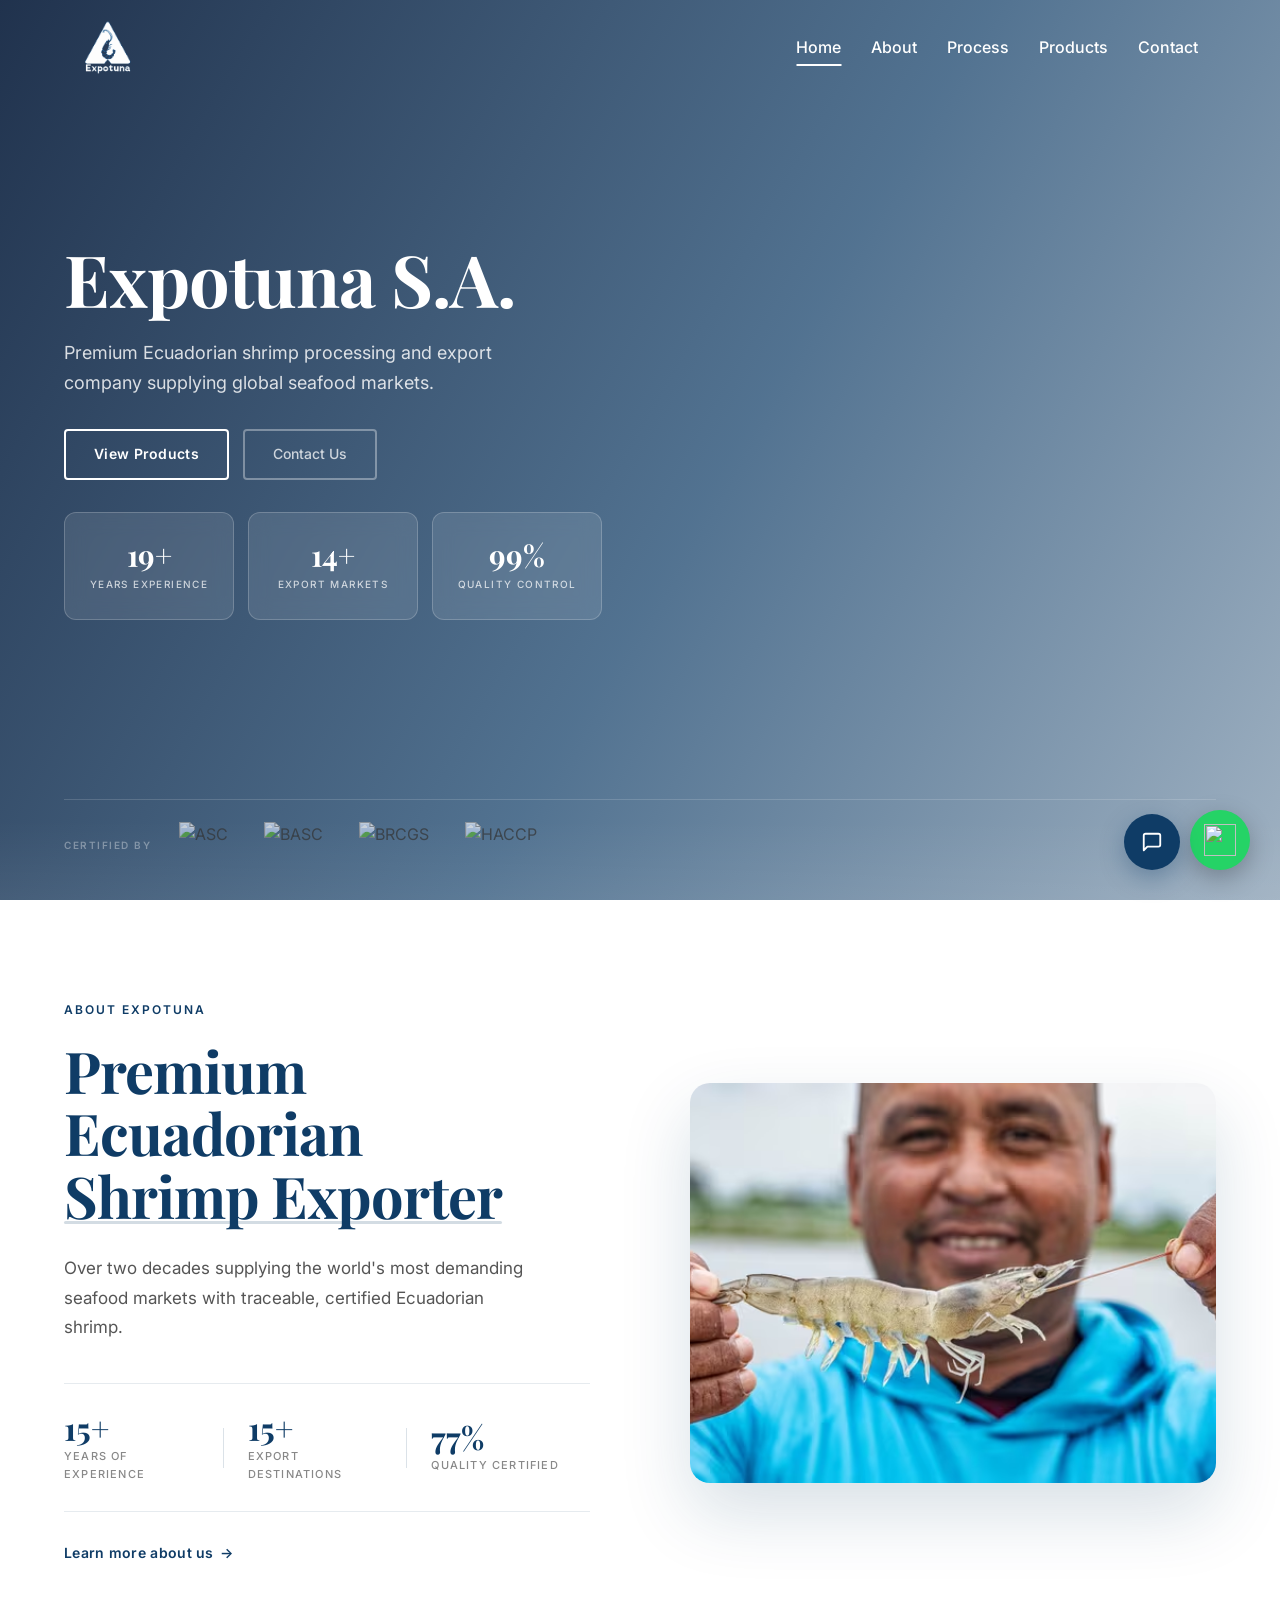
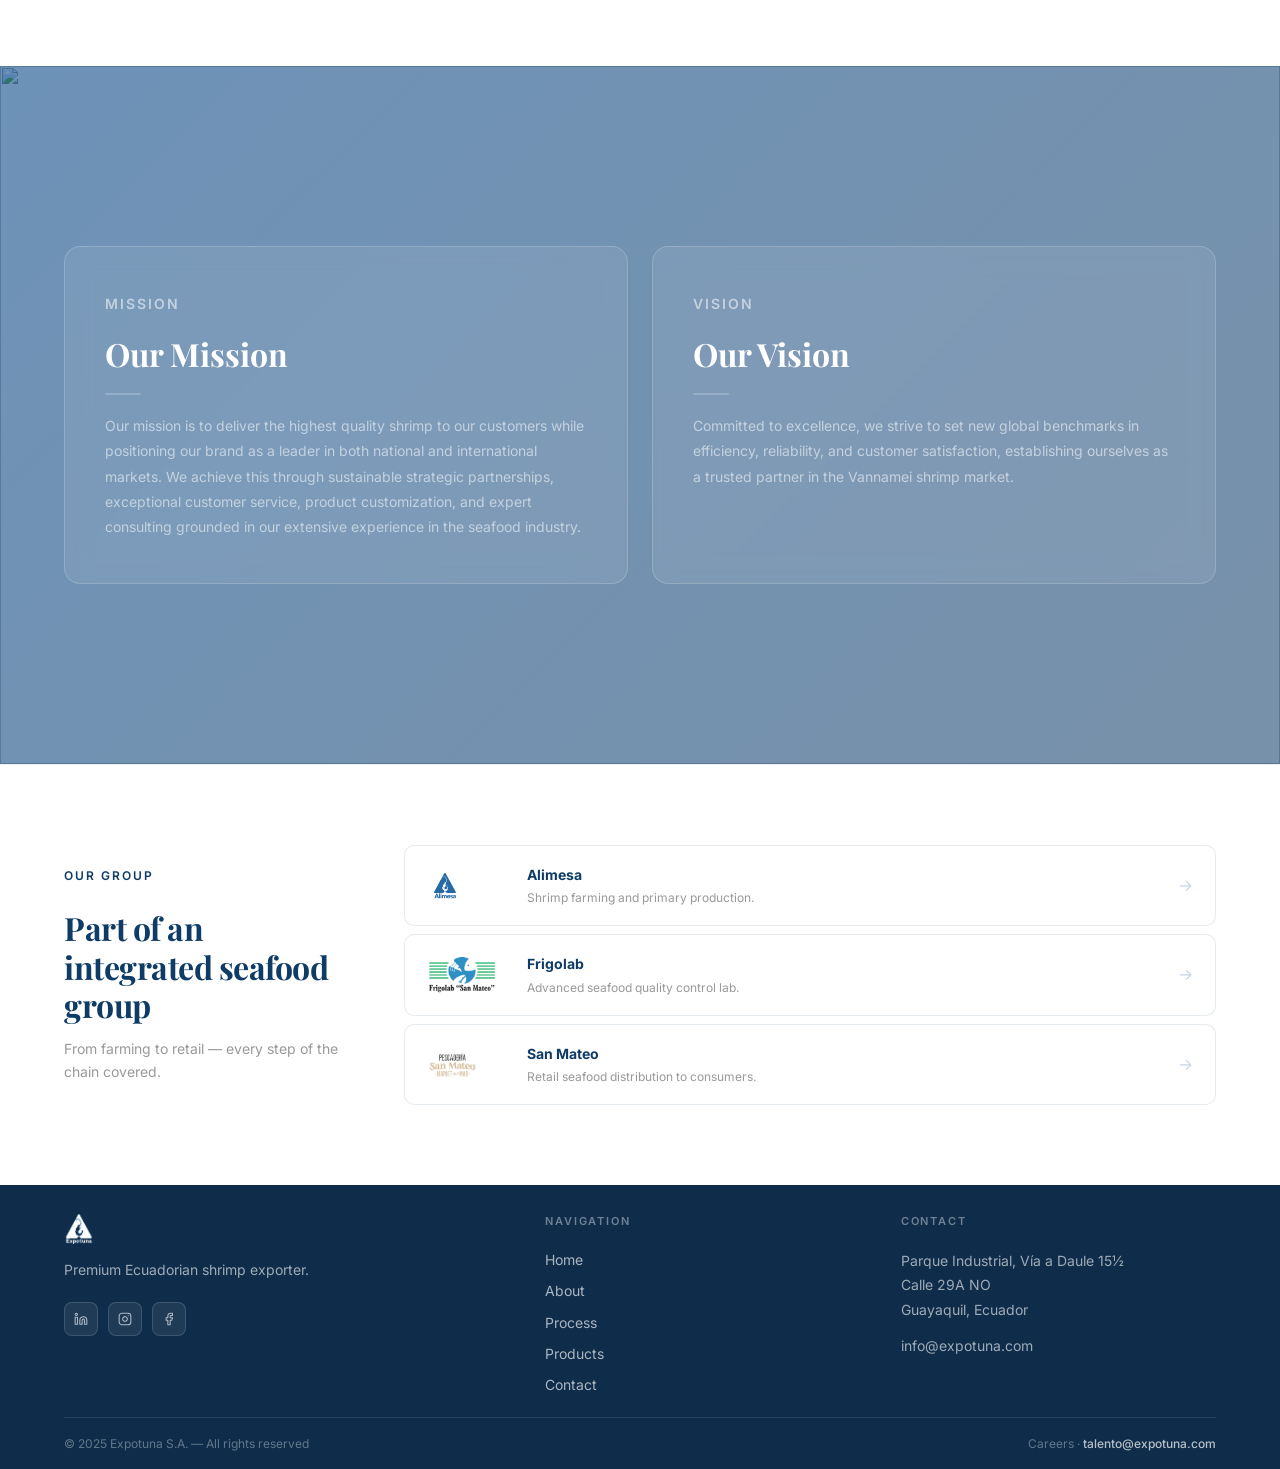
==== commit a85b1082: "lazy loading + compress video" ====
--- a/index.html
+++ b/index.html
@@ -12,7 +12,7 @@
 </head>
 
 <a href="https://wa.me/593958924566" class="whatsapp-float" target="_blank">
-    <img src="https://cdn-icons-png.flaticon.com/512/733/733585.png">
+    <img src="https://cdn-icons-png.flaticon.com/512/733/733585.png" loading="lazy">
 </a>
 
 <body>
@@ -67,10 +67,10 @@
         <div class="hero-certs">
             <span class="hero-certs-label">Certified by</span>
             <div class="hero-certs-logos">
-                <img src="assets/logos/ASC.png" alt="ASC">
-                <img src="assets/logos/BASC.png" alt="BASC">
-                <img src="assets/logos/BRCGS.png" alt="BRCGS">
-                <img src="assets/logos/HACCP.png" alt="HACCP">
+                <img src="assets/logos/ASC.png" alt="ASC" loading="lazy">
+                <img src="assets/logos/BASC.png" alt="BASC" loading="lazy">
+                <img src="assets/logos/BRCGS.png" alt="BRCGS" loading="lazy">
+                <img src="assets/logos/HACCP.png" alt="HACCP" loading="lazy">
             </div>
         </div>
     </section>
@@ -103,7 +103,7 @@
                 <a href="about.html" class="about-cta-link">Learn more about us <span>→</span></a>
             </div>
             <div class="about-image">
-                <img src="assets/images/about.png">
+                <img src="assets/images/about.png" loading="lazy">
             </div>
         </div>
     </section>
@@ -111,7 +111,7 @@
     <!-- MISSION VISION -->
     <section class="mission">
         <div class="mission-bg">
-            <img src="assets/images/foto-planta-expotuna.png" class="mission-bg-img">
+            <img src="assets/images/foto-planta-expotuna.png" class="mission-bg-img" loading="lazy">
             <div class="mission-bg-overlay"></div>
         </div>
         <div class="container mission-cards">
@@ -141,7 +141,7 @@
                 </div>
                 <div class="group-d-cards">
                     <a href="https://alimesa.com.ec/en/home/" target="_blank" class="group-d-card" data-animate>
-                        <img src="assets/logos/LOGO ALIMESA AZUL CAMARÓN SIN FONDO.png" class="group-d-logo">
+                        <img src="assets/logos/LOGO ALIMESA AZUL CAMARÓN SIN FONDO.png" class="group-d-logo" loading="lazy">
                         <div class="group-d-text">
                             <p class="group-d-name">Alimesa</p>
                             <p class="group-d-desc">Shrimp farming and primary production.</p>
@@ -149,7 +149,7 @@
                         <span class="group-d-arrow">→</span>
                     </a>
                     <a href="https://www.frigolab.com.ec/" target="_blank" class="group-d-card" data-animate style="transition-delay:0.1s;">
-                        <img src="assets/logos/frigolab-logo.png" class="group-d-logo">
+                        <img src="assets/logos/frigolab-logo.png" class="group-d-logo" loading="lazy">
                         <div class="group-d-text">
                             <p class="group-d-name">Frigolab</p>
                             <p class="group-d-desc">Advanced seafood quality control lab.</p>
@@ -157,7 +157,7 @@
                         <span class="group-d-arrow">→</span>
                     </a>
                     <a href="https://pescaderiasanmateo.com/" target="_blank" class="group-d-card" data-animate style="transition-delay:0.2s;">
-                        <img src="assets/logos/sanmateo-logo.png" class="group-d-logo">
+                        <img src="assets/logos/sanmateo-logo.png" class="group-d-logo" loading="lazy">
                         <div class="group-d-text">
                             <p class="group-d-name">San Mateo</p>
                             <p class="group-d-desc">Retail seafood distribution to consumers.</p>
@@ -174,7 +174,7 @@
         <div class="footer-inner">
             <div class="footer-grid">
                 <div class="footer-col">
-                    <img src="assets/logos/expotuna-logo-white.png" class="footer-logo">
+                    <img src="assets/logos/expotuna-logo-white.png" class="footer-logo" loading="lazy">
                     <p class="footer-tagline">Premium Ecuadorian shrimp exporter.</p>
                     <div class="footer-social">
                         <a href="https://www.linkedin.com/company/expotuna-s-a/" target="_blank" aria-label="LinkedIn">
--- a/css/chatbot.css
+++ b/css/chatbot.css
@@ -1,7 +1,7 @@
 #chat-widget {
     position: fixed;
     bottom: 30px;
-    right: 30px;
+    right: 100px;
     z-index: 1000;
     display: flex;
     flex-direction: column;
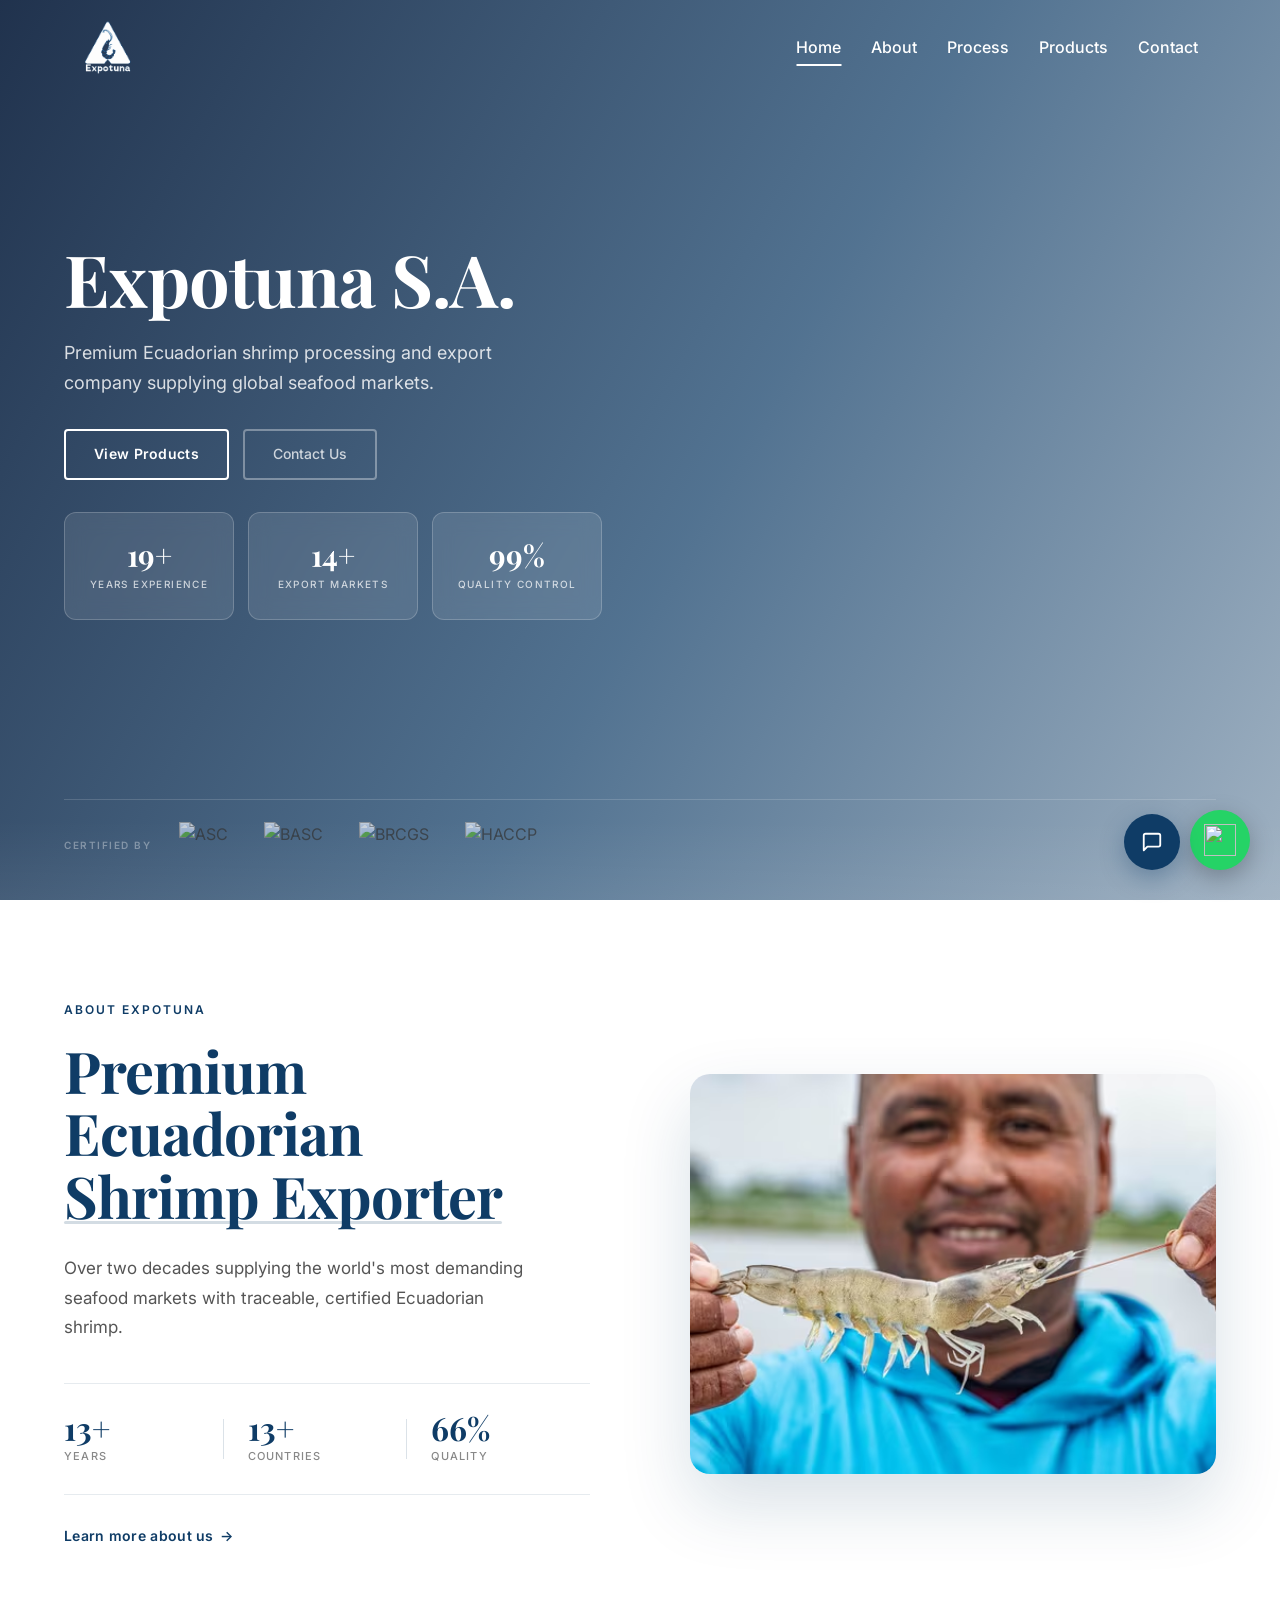
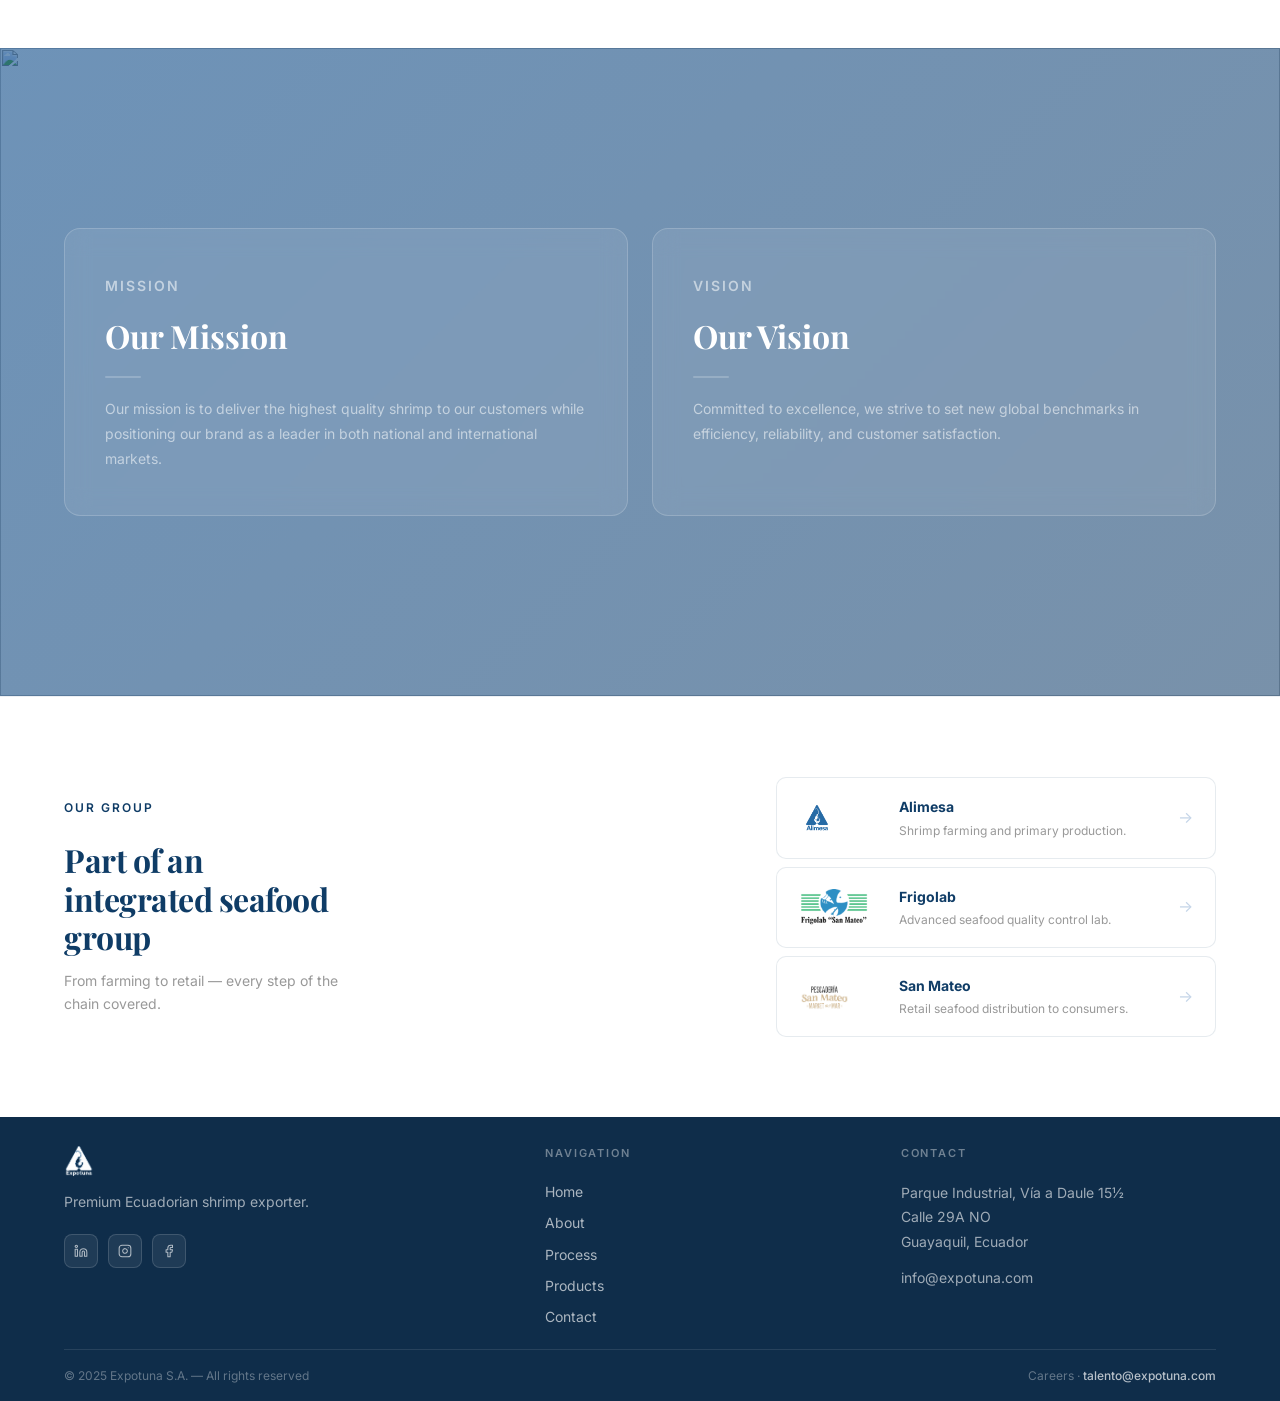
==== commit 730607b3: "feat: mobile responsive layout + hamburger menu" ====
--- a/index.html
+++ b/index.html
@@ -5,6 +5,8 @@
     <meta charset="UTF-8">
     <meta name="viewport" content="width=device-width, initial-scale=1.0">
     <title>Expotuna S.A.</title>
+    <link rel="preconnect" href="https://fonts.googleapis.com">
+    <link rel="preconnect" href="https://fonts.gstatic.com" crossorigin>
     <link rel="stylesheet" href="css/styles.css">
     <link rel="stylesheet" href="css/chatbot.css">
     <link href="https://fonts.googleapis.com/css2?family=Playfair+Display:wght@500;600;700&family=Inter:wght@300;400;500;600&display=swap" rel="stylesheet">
@@ -24,7 +26,12 @@
                 <img src="assets/logos/expotuna-logo-white.png" class="logo logo-white">
                 <img src="assets/logos/expotuna-logo.png" class="logo logo-blue">
             </div>
-            <nav>
+            <button class="nav-hamburger" id="nav-hamburger" aria-label="Menu">
+                <span></span>
+                <span></span>
+                <span></span>
+            </button>
+            <nav id="nav-menu">
                 <a href="index.html" class="active">Home</a>
                 <a href="about.html">About</a>
                 <a href="process.html">Process</a>
@@ -87,17 +94,17 @@
                 <div class="about-stats-row">
                     <div class="about-stat-item">
                         <span class="stat-number">20+</span>
-                        <span class="stat-label">Years of experience</span>
+                        <span class="stat-label">Years</span>
                     </div>
                     <div class="about-stat-divider"></div>
                     <div class="about-stat-item">
                         <span class="stat-number">20+</span>
-                        <span class="stat-label">Export destinations</span>
+                        <span class="stat-label">Countries</span>
                     </div>
                     <div class="about-stat-divider"></div>
                     <div class="about-stat-item">
                         <span class="stat-number">100%</span>
-                        <span class="stat-label">Quality certified</span>
+                        <span class="stat-label">Quality</span>
                     </div>
                 </div>
                 <a href="about.html" class="about-cta-link">Learn more about us <span>→</span></a>
@@ -119,13 +126,13 @@
                 <p class="mission-tag">Mission</p>
                 <h3>Our Mission</h3>
                 <div class="mission-line"></div>
-                <p>Our mission is to deliver the highest quality shrimp to our customers while positioning our brand as a leader in both national and international markets. We achieve this through sustainable strategic partnerships, exceptional customer service, product customization, and expert consulting grounded in our extensive experience in the seafood industry.</p>
+                <p>Our mission is to deliver the highest quality shrimp to our customers while positioning our brand as a leader in both national and international markets.</p>
             </div>
             <div class="mission-card" data-animate style="transition-delay: 0.15s;">
                 <p class="mission-tag">Vision</p>
                 <h3>Our Vision</h3>
                 <div class="mission-line"></div>
-                <p>Committed to excellence, we strive to set new global benchmarks in efficiency, reliability, and customer satisfaction, establishing ourselves as a trusted partner in the Vannamei shrimp market.</p>
+                <p>Committed to excellence, we strive to set new global benchmarks in efficiency, reliability, and customer satisfaction.</p>
             </div>
         </div>
     </section>
--- a/css/styles.css
+++ b/css/styles.css
@@ -503,7 +503,7 @@
     letter-spacing: -0.5px;
   }
   .group-intro { font-size: 14px; color: #999; line-height: 1.7; }
-  .group-d-cards { display: flex; flex-direction: column; gap: 8px; min-width: 360px; flex: 1; }
+  .group-d-cards { display: flex; flex-direction: column; gap: 8px; width: 440px; flex-shrink: 0; margin-left: auto; }
   .group-d-card {
     display: flex;
     align-items: center;
@@ -696,6 +696,125 @@
     .footer-bottom { flex-direction: column; align-items: flex-start; gap: 4px; }
   }
 
+
+  /* ================================
+     HAMBURGER MENU
+  ================================ */
+  .nav-hamburger {
+    display: none;
+    flex-direction: column;
+    justify-content: center;
+    gap: 5px;
+    background: none;
+    border: none;
+    cursor: pointer;
+    padding: 4px;
+    z-index: 20;
+  }
+  .nav-hamburger span {
+    display: block;
+    width: 24px;
+    height: 2px;
+    background: white;
+    border-radius: 2px;
+    transition: all 0.3s ease;
+  }
+  .navbar-home.scrolled .nav-hamburger span { background: #0f3c66; }
+  .navbar-internal .nav-hamburger span { background: #0f3c66; }
+  .nav-hamburger.open span:nth-child(1) { transform: translateY(7px) rotate(45deg); }
+  .nav-hamburger.open span:nth-child(2) { opacity: 0; }
+  .nav-hamburger.open span:nth-child(3) { transform: translateY(-7px) rotate(-45deg); }
+
+  @media (max-width: 768px) {
+    .nav-hamburger { display: flex; }
+
+    #nav-menu {
+      display: none;
+      flex-direction: column;
+      position: fixed;
+      top: 0; left: 0;
+      width: 100%; height: 100vh;
+      background: #0f2d4a;
+      justify-content: center;
+      align-items: center;
+      gap: 32px;
+      z-index: 15;
+    }
+    #nav-menu.open { display: flex; }
+    #nav-menu a {
+      color: white !important;
+      font-size: 22px;
+      font-weight: 600;
+      text-decoration: none;
+      letter-spacing: 0.5px;
+    }
+    #nav-menu a::after { background: white !important; }
+
+    /* HERO MOBILE */
+    .hero { justify-content: flex-start; padding-top: 100px; min-height: 100svh; }
+    .hero-content { margin-top: 0; }
+    .hero h1 { font-size: 42px; letter-spacing: -0.5px; }
+    .hero-subtitle { font-size: 15px; max-width: 100%; }
+    .hero-buttons { flex-direction: column; gap: 10px; }
+    .hero .btn-primary, .hero .btn-secondary {
+      width: 100%; text-align: center; padding: 14px 20px;
+    }
+    .hero-cards {
+      display: grid;
+      grid-template-columns: 1fr 1fr;
+      gap: 10px;
+      margin-top: 24px;
+      width: 90%;
+    }
+    .hero-card { width: auto; height: 90px; }
+    .hero-card:last-child { grid-column: 1 / -1; }
+    .hero-card h3 { font-size: 24px; }
+    .hero-certs {
+      flex-direction: column;
+      gap: 12px;
+      padding: 16px 0 24px;
+    }
+    .hero-certs-logos { gap: 16px; flex-wrap: wrap; }
+    .hero-certs-logos img { height: 28px; }
+
+    /* ABOUT MOBILE */
+    .about { padding: 60px 0; }
+    .about-container { grid-template-columns: 1fr; gap: 40px; }
+    .about-text h2 { font-size: 38px; }
+    .about-claim { font-size: 15px; }
+    .about-stats-row { padding: 20px 0; }
+    .about-stat-item { padding: 0 12px; }
+    .stat-number { font-size: 26px; }
+    .stat-label { font-size: 10px; }
+    .about-image { display: none; }
+
+    /* MISSION MOBILE */
+    .mission { padding: 60px 0; min-height: auto; }
+    .mission-cards { grid-template-columns: 1fr; gap: 16px; }
+    .mission-card { padding: 28px 24px; }
+    .mission-card h3 { font-size: 24px; }
+    .mission-card p { font-size: 13px; }
+
+    /* GROUP MOBILE */
+    .group-section { padding: 60px 0; }
+    .group-d-inner { flex-direction: column; gap: 28px; }
+    .group-d-left { max-width: 100%; }
+    .group-title { font-size: 26px; }
+    .group-d-cards { min-width: 0; width: 100%; }
+    .group-d-card { padding: 14px 16px; gap: 14px; }
+    .group-d-logo { width: 60px; height: 28px; }
+    .group-d-name { font-size: 13px; }
+    .group-d-desc { font-size: 11px; }
+
+    /* FOOTER MOBILE */
+    .footer-grid { grid-template-columns: 1fr; gap: 28px; padding: 32px 0 24px; }
+    .footer-col:first-child { grid-column: auto; }
+    .footer-bottom { flex-direction: column; align-items: flex-start; gap: 4px; }
+
+    /* CHATBOT MOBILE */
+    #chat-box { width: calc(100vw - 24px); right: 0; }
+    #chat-widget { right: 12px; bottom: 100px; }
+  }
 
   /* ================================
      PROCESS TIMELINE (internal pages)
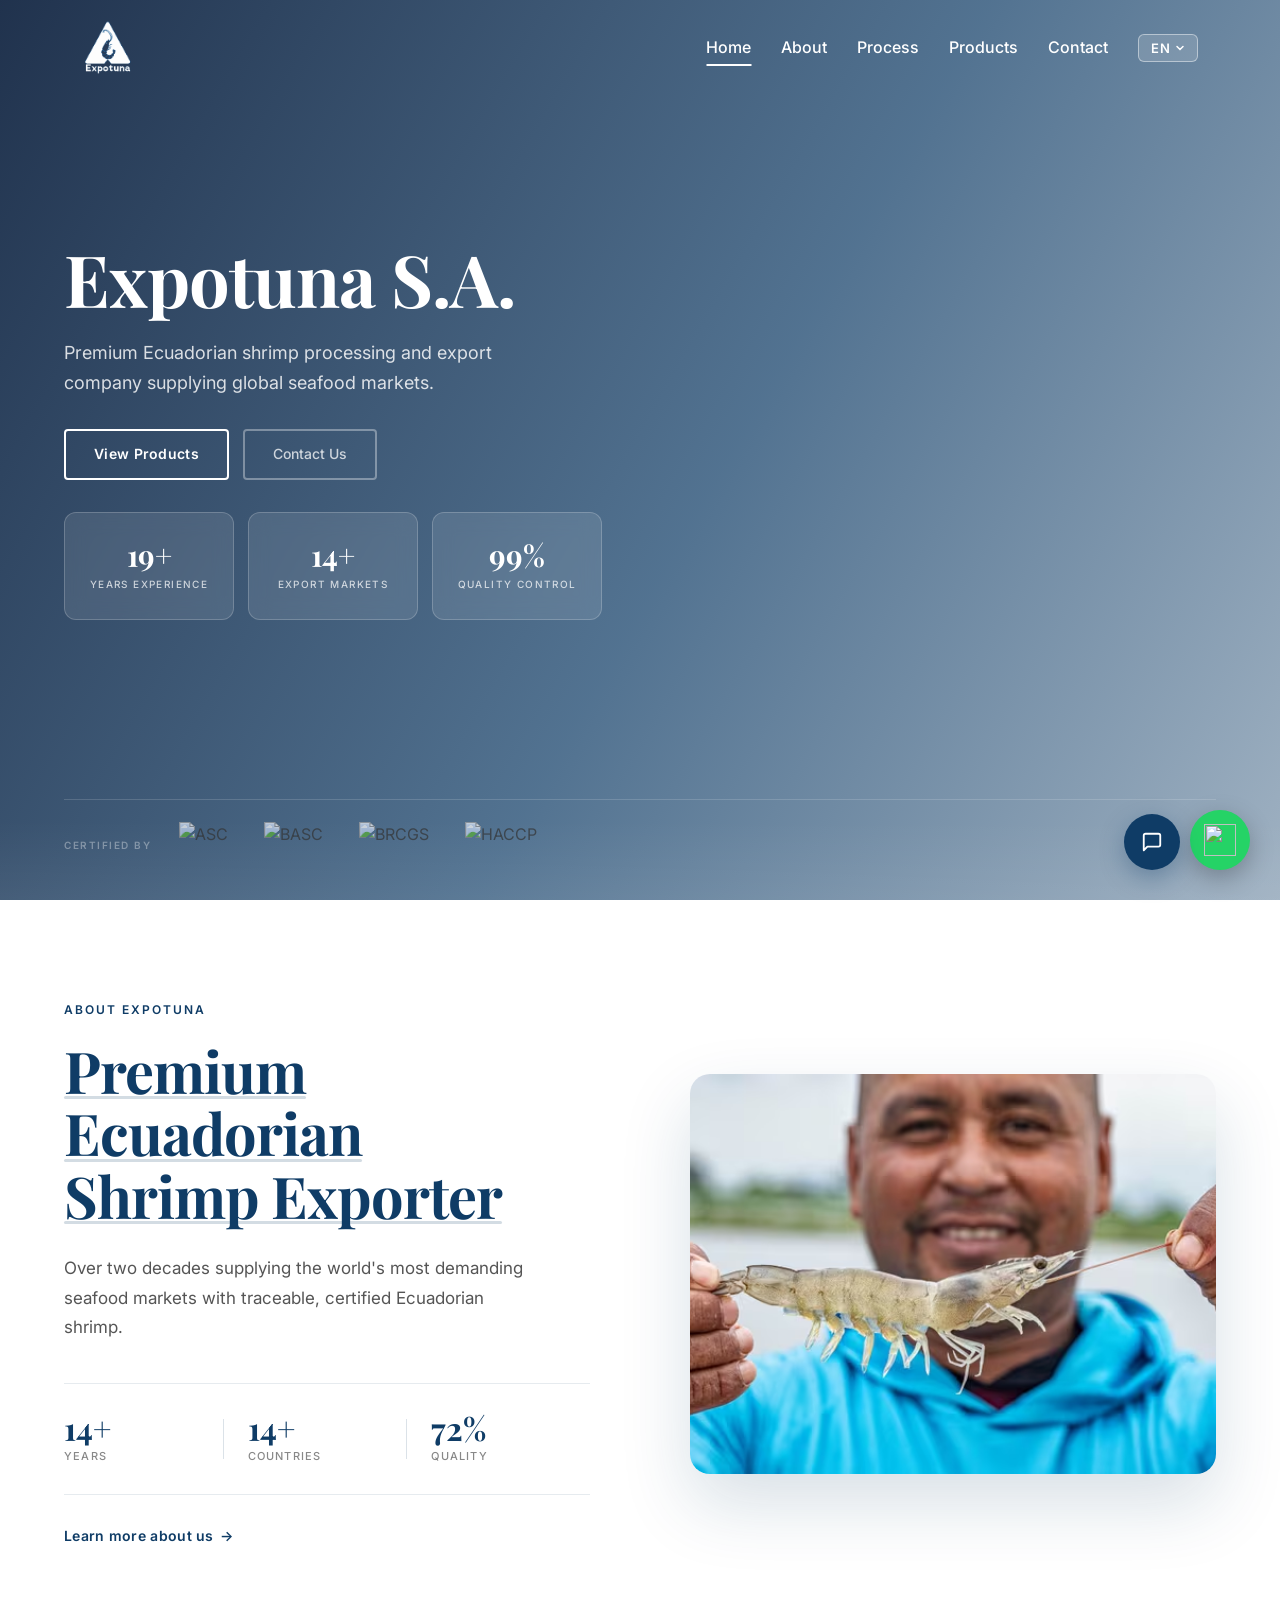
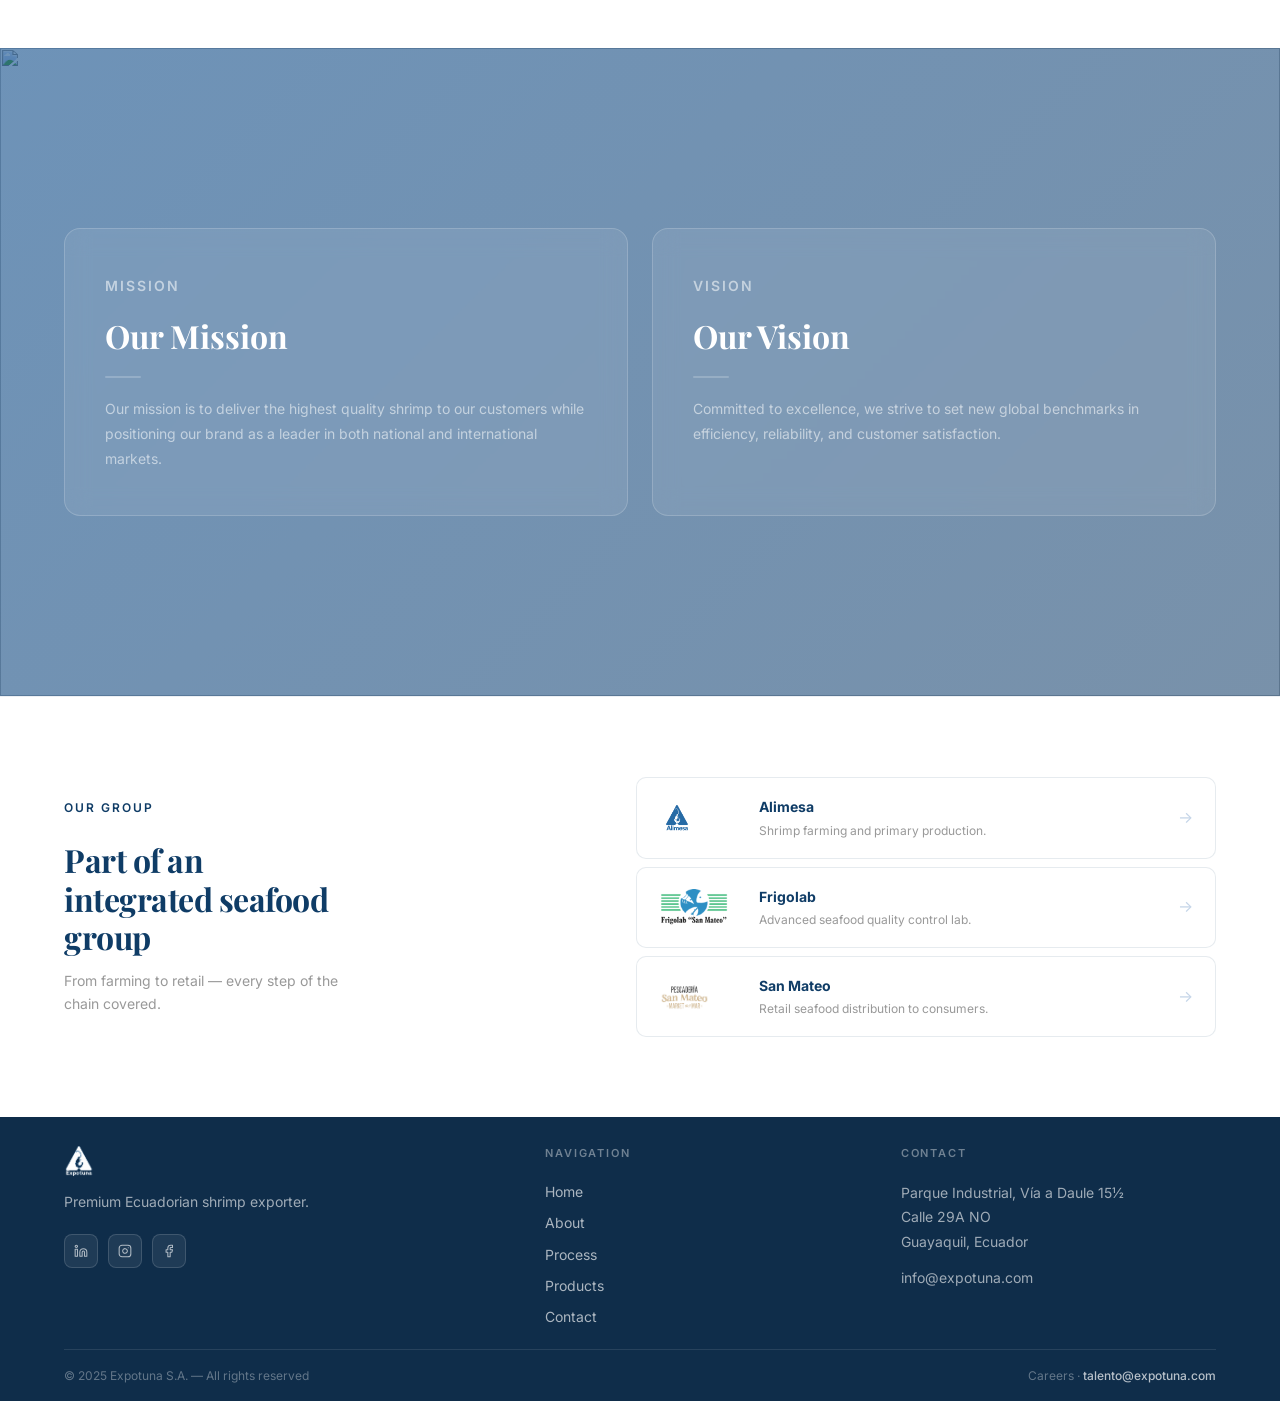
==== commit b10c3a20: "Adding language selector" ====
--- a/index.html
+++ b/index.html
@@ -32,11 +32,25 @@
                 <span></span>
             </button>
             <nav id="nav-menu">
-                <a href="index.html" class="active">Home</a>
-                <a href="about.html">About</a>
-                <a href="process.html">Process</a>
-                <a href="products.html">Products</a>
-                <a href="contact.html">Contact</a>
+                <a href="index.html" class="active" data-i18n="nav-home">Home</a>
+                <a href="about.html" data-i18n="nav-about">About</a>
+                <a href="process.html" data-i18n="nav-process">Process</a>
+                <a href="products.html" data-i18n="nav-products">Products</a>
+                <a href="contact.html" data-i18n="nav-contact">Contact</a>
+                
+                <div class="lang-switcher" id="langSwitcher">
+                    <button class="lang-btn" onclick="toggleLangMenu()">
+                        <span id="currentLang">EN</span>
+                        <svg width="10" height="10" viewBox="0 0 10 10" fill="none">
+                            <path d="M2 3.5L5 6.5L8 3.5" stroke="currentColor" stroke-width="1.5" stroke-linecap="round"/>
+                        </svg>
+                    </button>
+                    <div class="lang-menu" id="langMenu">
+                        <button onclick="setLang('en')">EN — English</button>
+                        <button onclick="setLang('es')">ES — Español</button>
+                        <button onclick="setLang('zh')">ZH — 中文</button>
+                    </div>
+                </div>
             </nav>
         </div>
     </header>
@@ -48,31 +62,31 @@
         </video>
         <div class="hero-overlay"></div>
         <div class="hero-content">
-            <h1>Expotuna S.A.</h1>
-            <p class="hero-subtitle">
+            <h1 data-i18n="hero-title">Expotuna S.A.</h1>
+            <p class="hero-subtitle" data-i18n="hero-subtitle">
                 Premium Ecuadorian shrimp processing and export company supplying global seafood markets.
             </p>
             <div class="hero-buttons">
-                <a href="products.html" class="btn-primary">View Products</a>
-                <a href="contact.html" class="btn-secondary">Contact Us</a>
+                <a href="products.html" class="btn-primary" data-i18n="btn-products">View Products</a>
+                <a href="contact.html" class="btn-secondary" data-i18n="btn-contact">Contact Us</a>
             </div>
         </div>
         <div class="hero-cards">
             <div class="hero-card">
                 <h3 class="counter" data-target="20">0+</h3>
-                <p>Years Experience</p>
+                <p data-i18n="stat-years-label">Years Experience</p>
             </div>
             <div class="hero-card">
                 <h3 class="counter" data-target="15">0+</h3>
-                <p>Export Markets</p>
+                <p data-i18n="stat-markets-label">Export Markets</p>
             </div>
             <div class="hero-card">
                 <h3 class="counter" data-target="100" data-type="percent">0%</h3>
-                <p>Quality Control</p>
+                <p data-i18n="stat-quality-label">Quality Control</p>
             </div>
         </div>
         <div class="hero-certs">
-            <span class="hero-certs-label">Certified by</span>
+            <span class="hero-certs-label" data-i18n="certs-label">Certified by</span>
             <div class="hero-certs-logos">
                 <img src="assets/logos/ASC.png" alt="ASC" loading="lazy">
                 <img src="assets/logos/BASC.png" alt="BASC" loading="lazy">
@@ -86,28 +100,34 @@
     <section class="about">
         <div class="about-container">
             <div class="about-text">
-                <p class="section-label">ABOUT EXPOTUNA</p>
-                <h2>Premium<br>Ecuadorian<br><span>Shrimp Exporter</span></h2>
-                <p class="about-claim">
+                <p class="section-label" data-i18n="about-section-label">ABOUT EXPOTUNA</p>
+                <h2>
+                    <span data-i18n="about-title-line1">Premium</span><br>
+                    <span data-i18n="about-title-line2">Ecuadorian</span><br>
+                    <span data-i18n="about-title-line3">Shrimp Exporter</span>
+                </h2>
+                <p class="about-claim" data-i18n="about-claim">
                     Over two decades supplying the world's most demanding seafood markets with traceable, certified Ecuadorian shrimp.
                 </p>
                 <div class="about-stats-row">
                     <div class="about-stat-item">
                         <span class="stat-number">20+</span>
-                        <span class="stat-label">Years</span>
+                        <span class="stat-label" data-i18n="about-stat-years">Years</span>
                     </div>
                     <div class="about-stat-divider"></div>
                     <div class="about-stat-item">
                         <span class="stat-number">20+</span>
-                        <span class="stat-label">Countries</span>
+                        <span class="stat-label" data-i18n="about-stat-countries">Countries</span>
                     </div>
                     <div class="about-stat-divider"></div>
                     <div class="about-stat-item">
                         <span class="stat-number">100%</span>
-                        <span class="stat-label">Quality</span>
-                    </div>
-                </div>
-                <a href="about.html" class="about-cta-link">Learn more about us <span>→</span></a>
+                        <span class="stat-label" data-i18n="about-stat-quality">Quality</span>
+                    </div>
+                </div>
+                <a href="about.html" class="about-cta-link">
+                    <span data-i18n="about-cta">Learn more about us</span> <span>→</span>
+                </a>
             </div>
             <div class="about-image">
                 <img src="assets/images/about.png" loading="lazy">
@@ -123,16 +143,16 @@
         </div>
         <div class="container mission-cards">
             <div class="mission-card" data-animate>
-                <p class="mission-tag">Mission</p>
-                <h3>Our Mission</h3>
+                <p class="mission-tag" data-i18n="mission-tag">Mission</p>
+                <h3 data-i18n="mission-h3">Our Mission</h3>
                 <div class="mission-line"></div>
-                <p>Our mission is to deliver the highest quality shrimp to our customers while positioning our brand as a leader in both national and international markets.</p>
+                <p data-i18n="mission-text">Our mission is to deliver the highest quality shrimp to our customers while positioning our brand as a leader in both national and international markets.</p>
             </div>
             <div class="mission-card" data-animate style="transition-delay: 0.15s;">
-                <p class="mission-tag">Vision</p>
-                <h3>Our Vision</h3>
+                <p class="mission-tag" data-i18n="vision-tag">Vision</p>
+                <h3 data-i18n="vision-h3">Our Vision</h3>
                 <div class="mission-line"></div>
-                <p>Committed to excellence, we strive to set new global benchmarks in efficiency, reliability, and customer satisfaction.</p>
+                <p data-i18n="vision-text">Committed to excellence, we strive to set new global benchmarks in efficiency, reliability, and customer satisfaction.</p>
             </div>
         </div>
     </section>
@@ -142,32 +162,32 @@
         <div class="container">
             <div class="group-d-inner">
                 <div class="group-d-left">
-                    <p class="section-label">Our Group</p>
-                    <h2 class="group-title">Part of an integrated seafood group</h2>
-                    <p class="group-intro">From farming to retail — every step of the chain covered.</p>
+                    <p class="section-label" data-i18n="group-label">Our Group</p>
+                    <h2 class="group-title" data-i18n="group-title">Part of an integrated seafood group</h2>
+                    <p class="group-intro" data-i18n="group-intro">From farming to retail — every step of the chain covered.</p>
                 </div>
                 <div class="group-d-cards">
                     <a href="https://alimesa.com.ec/en/home/" target="_blank" class="group-d-card" data-animate>
                         <img src="assets/logos/LOGO ALIMESA AZUL CAMARÓN SIN FONDO.png" class="group-d-logo" loading="lazy">
                         <div class="group-d-text">
-                            <p class="group-d-name">Alimesa</p>
-                            <p class="group-d-desc">Shrimp farming and primary production.</p>
+                            <p class="group-d-name" data-i18n="alimesa-name">Alimesa</p>
+                            <p class="group-d-desc" data-i18n="alimesa-desc">Shrimp farming and primary production.</p>
                         </div>
                         <span class="group-d-arrow">→</span>
                     </a>
                     <a href="https://www.frigolab.com.ec/" target="_blank" class="group-d-card" data-animate style="transition-delay:0.1s;">
                         <img src="assets/logos/frigolab-logo.png" class="group-d-logo" loading="lazy">
                         <div class="group-d-text">
-                            <p class="group-d-name">Frigolab</p>
-                            <p class="group-d-desc">Advanced seafood quality control lab.</p>
+                            <p class="group-d-name" data-i18n="frigolab-name">Frigolab</p>
+                            <p class="group-d-desc" data-i18n="frigolab-desc">Advanced seafood quality control lab.</p>
                         </div>
                         <span class="group-d-arrow">→</span>
                     </a>
                     <a href="https://pescaderiasanmateo.com/" target="_blank" class="group-d-card" data-animate style="transition-delay:0.2s;">
                         <img src="assets/logos/sanmateo-logo.png" class="group-d-logo" loading="lazy">
                         <div class="group-d-text">
-                            <p class="group-d-name">San Mateo</p>
-                            <p class="group-d-desc">Retail seafood distribution to consumers.</p>
+                            <p class="group-d-name" data-i18n="sanmateo-name">San Mateo</p>
+                            <p class="group-d-desc" data-i18n="sanmateo-desc">Retail seafood distribution to consumers.</p>
                         </div>
                         <span class="group-d-arrow">→</span>
                     </a>
@@ -182,7 +202,7 @@
             <div class="footer-grid">
                 <div class="footer-col">
                     <img src="assets/logos/expotuna-logo-white.png" class="footer-logo" loading="lazy">
-                    <p class="footer-tagline">Premium Ecuadorian shrimp exporter.</p>
+                    <p class="footer-tagline" data-i18n="footer-tagline">Premium Ecuadorian shrimp exporter.</p>
                     <div class="footer-social">
                         <a href="https://www.linkedin.com/company/expotuna-s-a/" target="_blank" aria-label="LinkedIn">
                             <svg viewBox="0 0 24 24" fill="none" stroke="currentColor" stroke-width="1.8" stroke-linecap="round" stroke-linejoin="round"><path d="M16 8a6 6 0 0 1 6 6v7h-4v-7a2 2 0 0 0-2-2 2 2 0 0 0-2 2v7h-4v-7a6 6 0 0 1 6-6z"/><rect x="2" y="9" width="4" height="12"/><circle cx="4" cy="4" r="2"/></svg>
@@ -196,17 +216,17 @@
                     </div>
                 </div>
                 <div class="footer-col">
-                    <h4>Navigation</h4>
+                    <h4 data-i18n="footer-nav-h4">Navigation</h4>
                     <div class="footer-nav">
-                        <a href="index.html">Home</a>
-                        <a href="about.html">About</a>
-                        <a href="process.html">Process</a>
-                        <a href="products.html">Products</a>
-                        <a href="contact.html">Contact</a>
+                        <a href="index.html" data-i18n="nav-home">Home</a>
+                        <a href="about.html" data-i18n="nav-about">About</a>
+                        <a href="process.html" data-i18n="nav-process">Process</a>
+                        <a href="products.html" data-i18n="nav-products">Products</a>
+                        <a href="contact.html" data-i18n="nav-contact">Contact</a>
                     </div>
                 </div>
                 <div class="footer-col">
-                    <h4>Contact</h4>
+                    <h4 data-i18n="footer-contact-h4">Contact</h4>
                     <p class="footer-contact">
                         Parque Industrial, Vía a Daule 15½<br>
                         Calle 29A NO<br>
@@ -216,7 +236,7 @@
                 </div>
             </div>
             <div class="footer-bottom">
-                <p>© 2025 Expotuna S.A. — All rights reserved</p>
+                <p data-i18n="footer-copyright">© 2025 Expotuna S.A. — All rights reserved</p>
                 <p>Careers · <a href="mailto:talento@expotuna.com">talento@expotuna.com</a></p>
             </div>
         </div>
@@ -228,16 +248,16 @@
             <div id="chat-header">
                 <div id="chat-avatar">E</div>
                 <div>
-                    <p id="chat-title">Expotuna Assistant</p>
-                    <p id="chat-status">Online · Replies instantly</p>
+                    <p id="chat-title" data-i18n="chat-title">Expotuna Assistant</p>
+                    <p id="chat-status" data-i18n="chat-status">Online · Replies instantly</p>
                 </div>
                 <button id="chat-close">×</button>
             </div>
             <div id="chat-messages">
-                <div class="msg bot">Hi! I'm Expotuna's virtual assistant. How can I help you today?</div>
+                <div class="msg bot" data-i18n="chat-welcome">Hi! I'm Expotuna's virtual assistant. How can I help you today?</div>
             </div>
             <div id="chat-input-row">
-                <input type="text" id="chat-input" placeholder="Write a message..." />
+                <input type="text" id="chat-input" data-i18n-ph="chat-placeholder" placeholder="Write a message..." />
                 <button id="chat-send">
                     <svg width="14" height="14" viewBox="0 0 24 24" fill="none" stroke="white" stroke-width="2.5" stroke-linecap="round" stroke-linejoin="round">
                         <line x1="22" y1="2" x2="11" y2="13"/><polygon points="22 2 15 22 11 13 2 9 22 2"/>
@@ -254,6 +274,7 @@
 
     <script src="js/script.js"></script>
     <script src="js/chatbot.js"></script>
+    <script src="js/lang.js"></script>
 
 </body>
 </html>
--- a/css/styles.css
+++ b/css/styles.css
@@ -10,13 +10,13 @@
     line-height: 1.6;
     background: #ffffff;
   }
-
+  
   /* CONTAINER */
   .container {
     width: min(1200px, 90%);
     margin: auto;
   }
-
+  
   /* ================================
      NAVBAR
   ================================ */
@@ -58,7 +58,7 @@
   }
   nav a:hover::after { width: 100%; }
   nav a.active::after { width: 100%; }
-
+  
   /* INTERNAL NAVBAR */
   .navbar-internal {
     position: relative;
@@ -69,7 +69,7 @@
   .navbar-internal nav a { color: #0f3c66; }
   .navbar-internal nav a:hover { opacity: 0.7; }
   .navbar-internal .logo { height: 55px; width: auto; object-fit: contain; }
-
+  
   /* HOME NAVBAR */
   .navbar-home {
     position: fixed;
@@ -85,12 +85,12 @@
     border-bottom: 0.5px solid rgba(15, 60, 102, 0.3);
   }
   .navbar-home.scrolled nav a { color: #0f3c66; }
-
+  
   .navbar-home nav a::after         { background: white !important; }
   .navbar-home nav a.active::after  { width: 100%; background: white !important; }
   .navbar-home.scrolled nav a::after        { background: #0f3c66 !important; }
   .navbar-home.scrolled nav a.active::after { width: 100%; background: #0f3c66 !important; }
-
+  
   /* LOGO SWITCH */
   .navbar-home .logo-wrapper { position: relative; height: 55px; }
   .navbar-home .logo {
@@ -103,8 +103,8 @@
   .navbar-home .logo-white { opacity: 1; }
   .navbar-home.scrolled .logo-white { opacity: 0; }
   .navbar-home.scrolled .logo-blue  { opacity: 1; }
-
-
+  
+  
   /* ================================
      HERO
   ================================ */
@@ -198,7 +198,7 @@
     text-decoration: none;
   }
   .hero .btn-secondary:hover { border-color: rgba(255,255,255,0.75); color: white; }
-
+  
   /* HERO CARDS */
   .hero-cards {
     position: relative;
@@ -244,7 +244,7 @@
     font-weight: 500;
     margin: 0;
   }
-
+  
   /* HERO CERTS */
   .hero-certs {
     position: absolute;
@@ -278,26 +278,19 @@
     height: 46px;
     width: auto;
     object-fit: contain;
-    filter: none;
     opacity: 0;
     transform: translateY(8px);
     animation: certFadeIn 0.5s ease forwards;
   }
   .hero-certs-logos img:hover { opacity: 1 !important; }
-
   @keyframes certFadeIn {
-    to { opacity: 0.85; transform: translateY(0); }
+    to { opacity: 0.7; transform: translateY(0); }
   }
   .hero-certs-logos img:nth-child(1) { animation-delay: 0.2s; }
   .hero-certs-logos img:nth-child(2) { animation-delay: 0.35s; }
   .hero-certs-logos img:nth-child(3) { animation-delay: 0.5s; }
   .hero-certs-logos img:nth-child(4) { animation-delay: 0.65s; }
-  .hero-certs-logos img:hover { opacity: 1 !important; }
-
-  @keyframes certFadeIn {
-    to { opacity: 0.7; transform: translateY(0); }
-  }
-
+  
   @media (max-width: 768px) {
     .hero { justify-content: flex-end; padding-bottom: 120px; }
     .hero > .hero-content { margin-top: 0; }
@@ -310,8 +303,8 @@
     .hero-certs-logos { gap: 20px; flex-wrap: wrap; }
     .hero-certs-logos img { height: 32px; }
   }
-
-
+  
+  
   /* ================================
      ABOUT — INDEX
   ================================ */
@@ -438,8 +431,8 @@
     .about-stats-row { padding: 20px 0; }
     .about-stat-item { padding: 0 16px; }
   }
-
-
+  
+  
   /* ================================
      SECTION LABEL
   ================================ */
@@ -451,8 +444,8 @@
     margin-bottom: 12px;
     font-weight: 600;
   }
-
-
+  
+  
   /* ================================
      BUTTONS (global)
   ================================ */
@@ -476,8 +469,8 @@
     transition: 0.3s;
   }
   .btn-secondary:hover { background: white; color: #0f3c66; }
-
-
+  
+  
   /* ================================
      OUR GROUP
   ================================ */
@@ -490,10 +483,15 @@
     display: flex;
     align-items: center;
     justify-content: space-between;
-    gap: 60px;
-    flex-wrap: wrap;
-  }
-  .group-d-left { display: flex; flex-direction: column; gap: 12px; max-width: 280px; }
+    gap: 20px;
+  }
+  .group-d-left {
+    display: flex;
+    flex-direction: column;
+    gap: 12px;
+    max-width: 280px;
+    flex-shrink: 0;
+  }
   .group-title {
     font-family: "Playfair Display", serif;
     font-size: 32px;
@@ -503,9 +501,17 @@
     letter-spacing: -0.5px;
   }
   .group-intro { font-size: 14px; color: #999; line-height: 1.7; }
-  .group-d-cards { display: flex; flex-direction: column; gap: 8px; width: 440px; flex-shrink: 0; margin-left: auto; }
+  .group-d-cards {
+    display: flex;
+    flex-direction: column;
+    gap: 8px;
+    flex: 1;
+    max-width: 580px;
+    margin-left: 0;
+  }
   .group-d-card {
     display: flex;
+    flex-direction: row;
     align-items: center;
     gap: 20px;
     background: white;
@@ -552,12 +558,18 @@
   }
   .group-d-card:hover .group-d-arrow { color: #0f3c66; transform: translateX(4px); }
   @media (max-width: 900px) {
-    .group-d-inner { flex-direction: column; gap: 36px; }
+    .group-section { padding: 60px 0; }
+    .group-d-inner { flex-direction: column; gap: 28px; }
     .group-d-left { max-width: 100%; }
-    .group-d-cards { min-width: 0; }
-  }
-
-
+    .group-title { font-size: 26px; }
+    .group-d-cards { max-width: 100%; margin-left: 0; }
+    .group-d-card { padding: 14px 16px; gap: 14px; }
+    .group-d-logo { width: 60px; height: 28px; }
+    .group-d-name { font-size: 13px; }
+    .group-d-desc { font-size: 11px; }
+  }
+  
+  
   /* ================================
      MISSION / VISION
   ================================ */
@@ -606,8 +618,8 @@
   }
   .mission-card p { font-size: 14px; color: rgba(255,255,255,0.55); line-height: 1.8; }
   @media (max-width: 900px) { .mission-cards { grid-template-columns: 1fr; } }
-
-
+  
+  
   /* ================================
      WHATSAPP FLOAT
   ================================ */
@@ -622,8 +634,8 @@
   }
   .whatsapp-float img { width: 32px; height: 32px; }
   .whatsapp-float:hover { transform: scale(1.08); box-shadow: 0 10px 30px rgba(0,0,0,0.35); }
-
-
+  
+  
   /* ================================
      ANIMATION ON SCROLL
   ================================ */
@@ -633,8 +645,8 @@
     transition: opacity 0.7s ease, transform 0.7s ease;
   }
   [data-animate].visible { opacity: 1; transform: translateY(0); }
-
-
+  
+  
   /* ================================
      FOOTER
   ================================ */
@@ -695,8 +707,8 @@
     .footer-grid { grid-template-columns: 1fr; }
     .footer-bottom { flex-direction: column; align-items: flex-start; gap: 4px; }
   }
-
-
+  
+  
   /* ================================
      HAMBURGER MENU
   ================================ */
@@ -724,10 +736,10 @@
   .nav-hamburger.open span:nth-child(1) { transform: translateY(7px) rotate(45deg); }
   .nav-hamburger.open span:nth-child(2) { opacity: 0; }
   .nav-hamburger.open span:nth-child(3) { transform: translateY(-7px) rotate(-45deg); }
-
+  
   @media (max-width: 768px) {
     .nav-hamburger { display: flex; }
-
+  
     #nav-menu {
       display: none;
       flex-direction: column;
@@ -749,7 +761,7 @@
       letter-spacing: 0.5px;
     }
     #nav-menu a::after { background: white !important; }
-
+  
     /* HERO MOBILE */
     .hero { justify-content: flex-start; padding-top: 100px; min-height: 100svh; }
     .hero-content { margin-top: 0; }
@@ -769,14 +781,10 @@
     .hero-card { width: auto; height: 90px; }
     .hero-card:last-child { grid-column: 1 / -1; }
     .hero-card h3 { font-size: 24px; }
-    .hero-certs {
-      flex-direction: column;
-      gap: 12px;
-      padding: 16px 0 24px;
-    }
+    .hero-certs { flex-direction: column; gap: 12px; padding: 16px 0 24px; }
     .hero-certs-logos { gap: 16px; flex-wrap: wrap; }
     .hero-certs-logos img { height: 28px; }
-
+  
     /* ABOUT MOBILE */
     .about { padding: 60px 0; }
     .about-container { grid-template-columns: 1fr; gap: 40px; }
@@ -787,35 +795,36 @@
     .stat-number { font-size: 26px; }
     .stat-label { font-size: 10px; }
     .about-image { display: none; }
-
+  
     /* MISSION MOBILE */
     .mission { padding: 60px 0; min-height: auto; }
     .mission-cards { grid-template-columns: 1fr; gap: 16px; }
     .mission-card { padding: 28px 24px; }
     .mission-card h3 { font-size: 24px; }
     .mission-card p { font-size: 13px; }
-
+  
     /* GROUP MOBILE */
     .group-section { padding: 60px 0; }
     .group-d-inner { flex-direction: column; gap: 28px; }
     .group-d-left { max-width: 100%; }
     .group-title { font-size: 26px; }
-    .group-d-cards { min-width: 0; width: 100%; }
+    .group-d-cards { max-width: 100%; margin-left: 0; }
     .group-d-card { padding: 14px 16px; gap: 14px; }
     .group-d-logo { width: 60px; height: 28px; }
     .group-d-name { font-size: 13px; }
     .group-d-desc { font-size: 11px; }
-
+  
     /* FOOTER MOBILE */
     .footer-grid { grid-template-columns: 1fr; gap: 28px; padding: 32px 0 24px; }
     .footer-col:first-child { grid-column: auto; }
     .footer-bottom { flex-direction: column; align-items: flex-start; gap: 4px; }
-
+  
     /* CHATBOT MOBILE */
     #chat-box { width: calc(100vw - 24px); right: 0; }
     #chat-widget { right: 12px; bottom: 100px; }
   }
-
+  
+  
   /* ================================
      PROCESS TIMELINE (internal pages)
   ================================ */
@@ -851,8 +860,8 @@
     .process-number { display: none; }
     .process-step.reverse { direction: ltr; }
   }
-
-
+  
+  
   /* ================================
      PAGE HERO (internal pages)
   ================================ */
@@ -869,4 +878,96 @@
     position: absolute; width: 100%; height: 100%;
     background: rgba(15,60,102,0.6); z-index: -1;
   }
-  .page-hero h1 { font-family: "Playfair Display", serif; font-size: 48px; }+  .page-hero h1 { font-family: "Playfair Display", serif; font-size: 48px; }
+
+  
+
+  /* ================================
+   LANG SWITCHER
+================================ */
+.lang-switcher {
+    position: relative;
+    margin-left: 30px;
+  }
+  
+  .lang-btn {
+    background: #0f3c66;
+    border: none;
+    color: white;
+    border-radius: 6px;
+    padding: 5px 12px;
+    font-family: 'Inter', sans-serif;
+    font-size: 13px;
+    font-weight: 600;
+    cursor: pointer;
+    display: flex;
+    align-items: center;
+    gap: 5px;
+    transition: background 0.2s;
+    letter-spacing: 0.5px;
+  }
+  
+  /* En home navbar (sobre el hero, fondo transparente) */
+  .navbar-home .lang-btn {
+    background: rgba(255,255,255,0.15);
+    border: 1.5px solid rgba(255,255,255,0.45);
+    color: white;
+  }
+  .navbar-home.scrolled .lang-btn {
+    background: #0f3c66;
+    border: none;
+    color: white;
+  }
+  
+  .lang-btn:hover { background: #0c2f4e; }
+  .navbar-home .lang-btn:hover { background: rgba(255,255,255,0.25); }
+  .navbar-home.scrolled .lang-btn:hover { background: #0c2f4e; }
+  
+  .lang-menu {
+    display: none;
+    position: absolute;
+    right: 0;
+    top: calc(100% + 8px);
+    background: white;
+    border-radius: 8px;
+    box-shadow: 0 8px 24px rgba(0,0,0,0.12);
+    overflow: hidden;
+    min-width: 150px;
+    z-index: 100;
+  }
+  .lang-menu.open { display: block; }
+  
+  .lang-menu button {
+    display: block;
+    width: 100%;
+    padding: 10px 16px;
+    background: none;
+    border: none;
+    text-align: left;
+    font-family: 'Inter', sans-serif;
+    font-size: 14px;
+    color: #0f3c66;
+    cursor: pointer;
+    transition: background 0.2s;
+  }
+  .lang-menu button:hover { background: #f0f4f8; }
+  
+  /* Mobile */
+  @media (max-width: 768px) {
+    .lang-switcher {
+      margin-left: 0;
+      margin-top: 16px;
+    }
+    .lang-btn {
+      background: rgba(255,255,255,0.15) !important;
+      border: 1.5px solid rgba(255,255,255,0.4) !important;
+      color: white !important;
+      padding: 8px 18px;
+      font-size: 15px;
+    }
+    .lang-menu {
+      left: 50%;
+      transform: translateX(-50%);
+      right: auto;
+    }
+  }
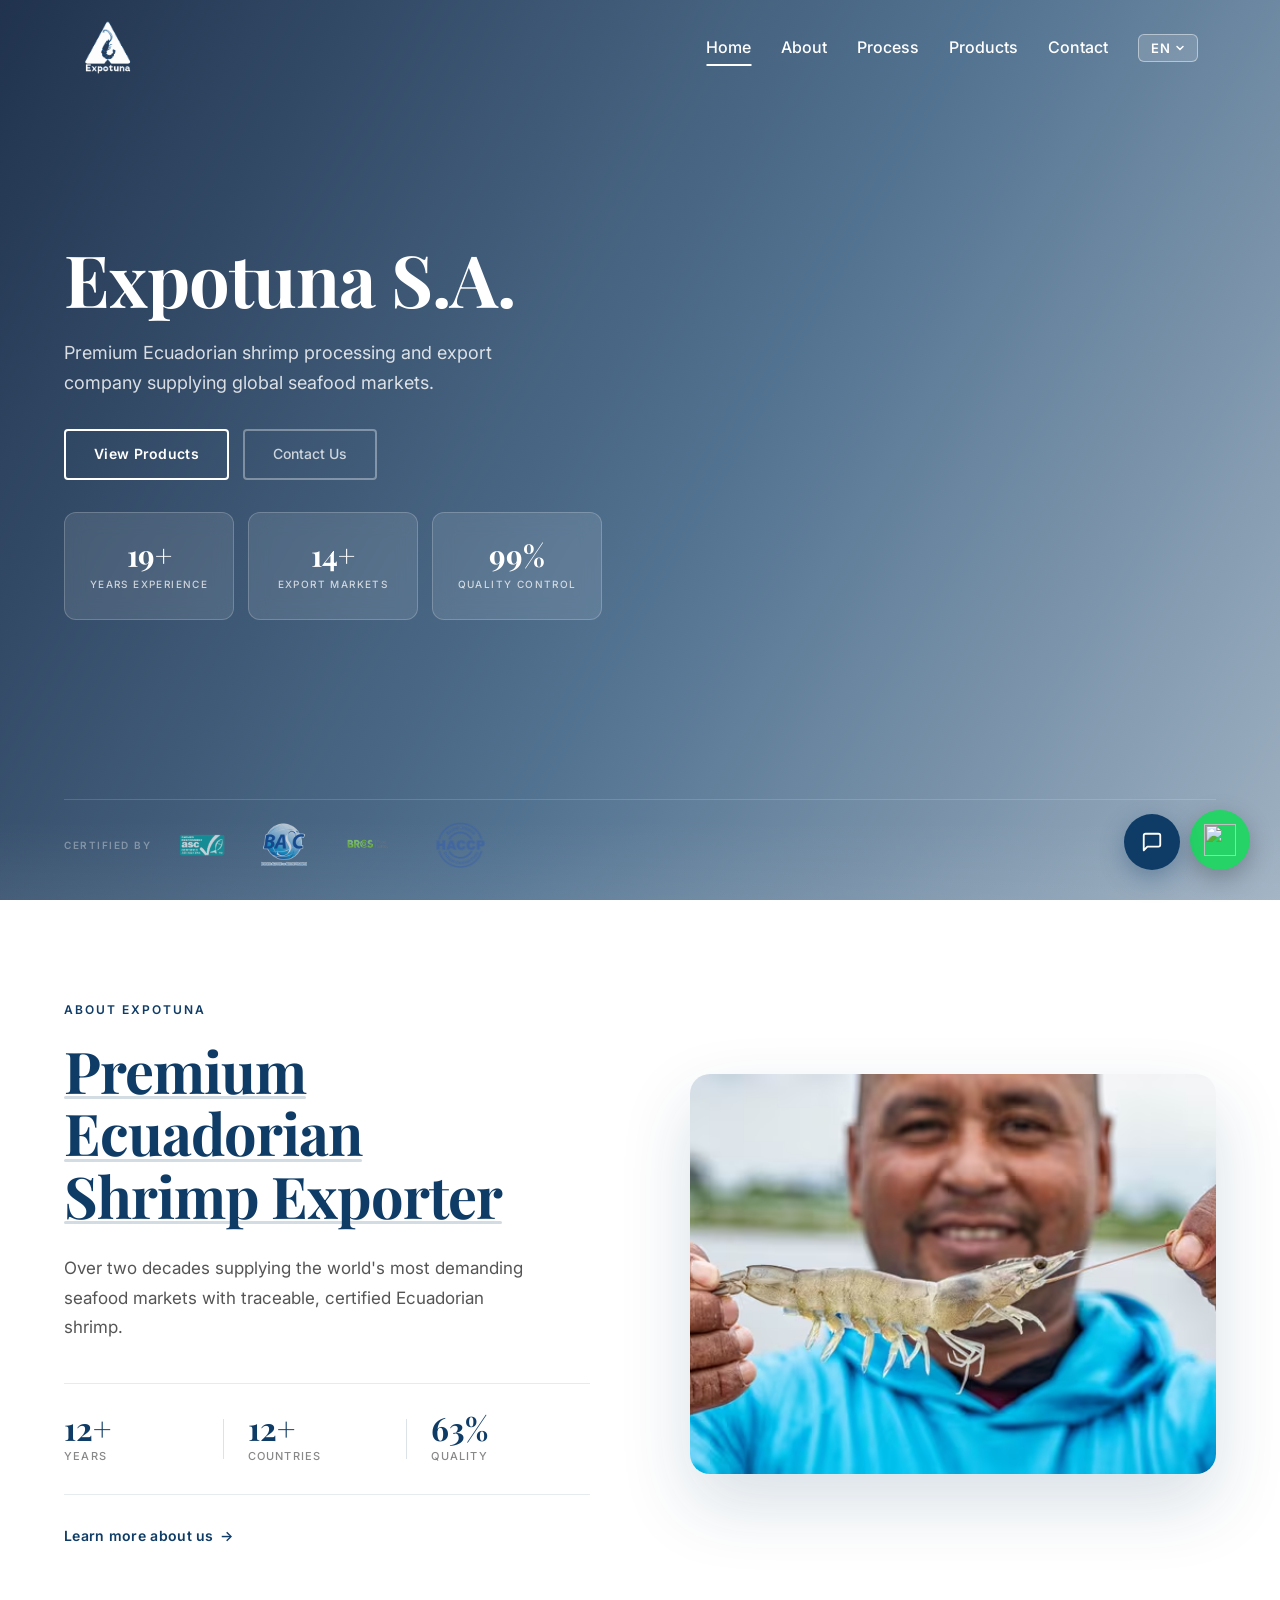
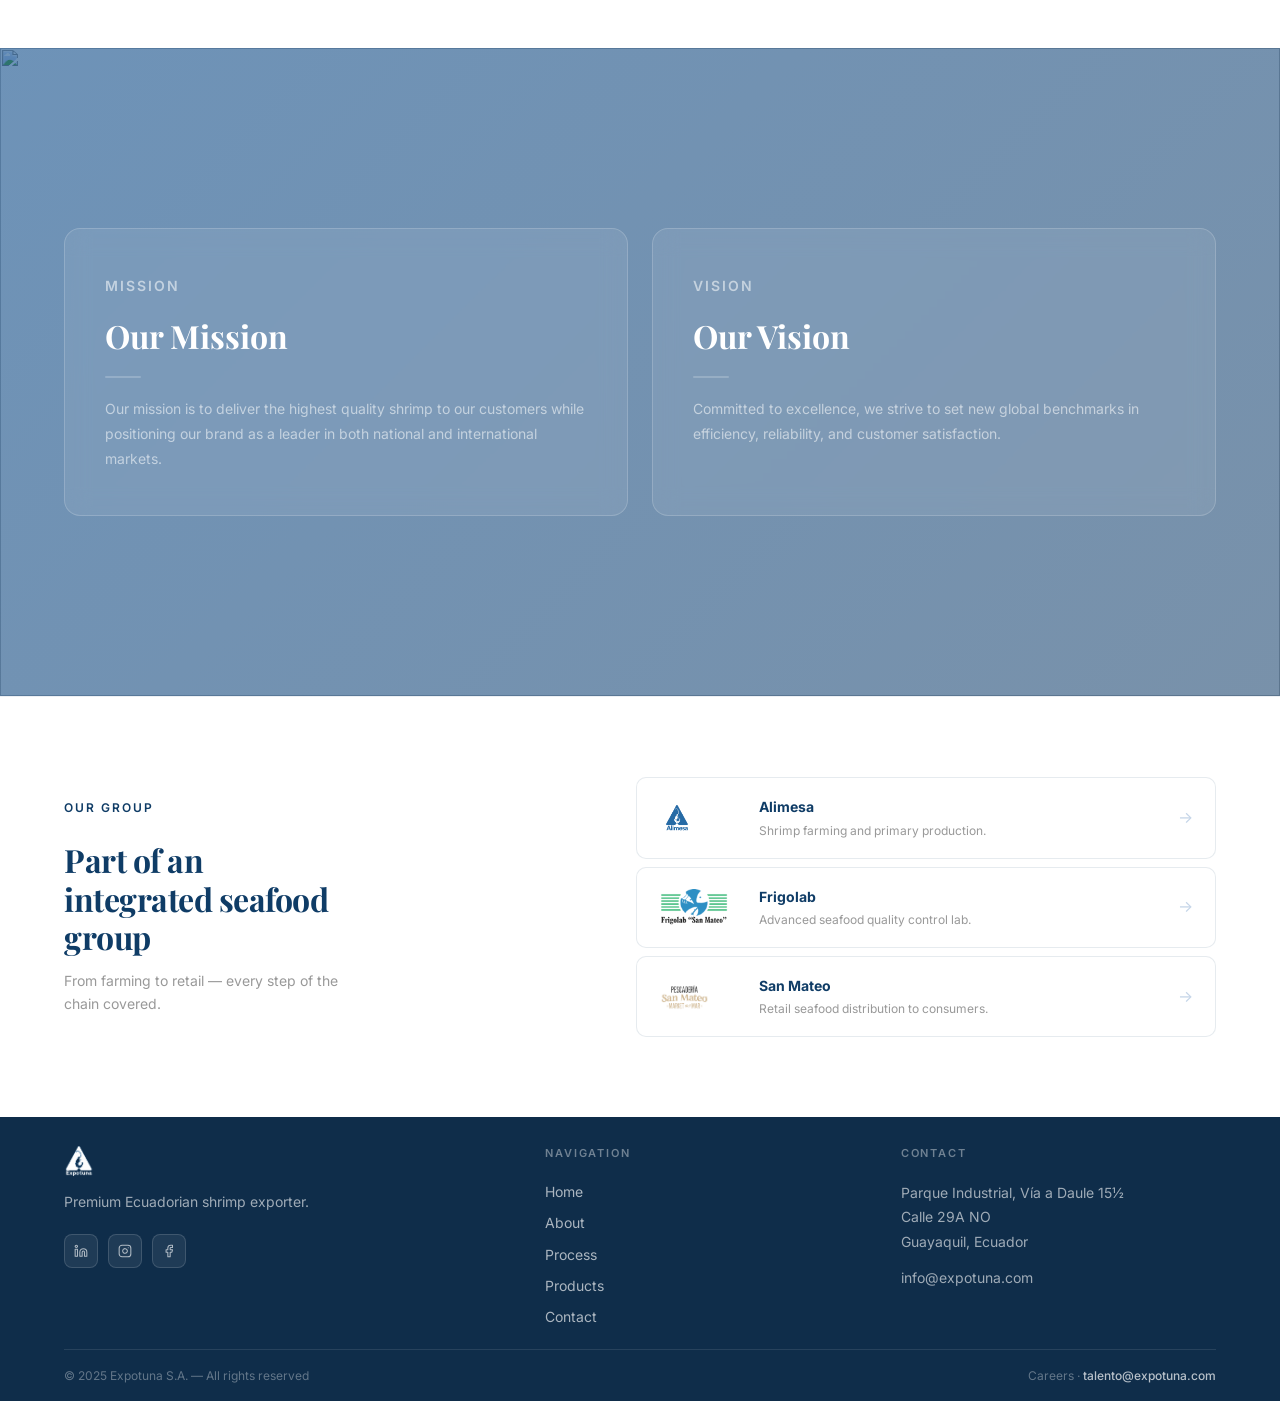
==== commit 7400607d: "Fixing some things" ====
--- a/index.html
+++ b/index.html
@@ -88,10 +88,10 @@
         <div class="hero-certs">
             <span class="hero-certs-label" data-i18n="certs-label">Certified by</span>
             <div class="hero-certs-logos">
-                <img src="assets/logos/ASC.png" alt="ASC" loading="lazy">
-                <img src="assets/logos/BASC.png" alt="BASC" loading="lazy">
-                <img src="assets/logos/BRCGS.png" alt="BRCGS" loading="lazy">
-                <img src="assets/logos/HACCP.png" alt="HACCP" loading="lazy">
+                <img src="assets/logos/asc.png" alt="ASC" loading="lazy">
+                <img src="assets/logos/basc.png" alt="BASC" loading="lazy">
+                <img src="assets/logos/brcgs.png" alt="BRCGS" loading="lazy">
+                <img src="assets/logos/haccp.png" alt="HACCP" loading="lazy">
             </div>
         </div>
     </section>
--- a/css/styles.css
+++ b/css/styles.css
@@ -970,4 +970,52 @@
       transform: translateX(-50%);
       right: auto;
     }
-  }+  }
+
+  /* Añade esto al final de styles.css */
+
+/* Menú móvil con scroll para que idiomas sean accesibles */
+@media (max-width: 768px) {
+    #nav-menu {
+        overflow-y: auto;
+        -webkit-overflow-scrolling: touch;
+    }
+
+    /* El lang switcher dentro del menú móvil no usa dropdown,
+       muestra las opciones directamente como botones */
+    #nav-menu #langSwitcher {
+        position: relative;
+    }
+
+    #nav-menu #langMenu {
+        position: static;
+        display: flex !important;
+        flex-direction: row;
+        gap: 10px;
+        background: none;
+        box-shadow: none;
+        border: none;
+        padding: 0;
+        margin-top: 8px;
+        justify-content: center;
+    }
+
+    #nav-menu #langMenu .lang-option {
+        background: rgba(255,255,255,0.1);
+        color: white;
+        border: 1px solid rgba(255,255,255,0.25);
+        border-radius: 6px;
+        padding: 6px 14px;
+        font-size: 13px;
+        cursor: pointer;
+    }
+
+    #nav-menu #langMenu .lang-option:hover {
+        background: rgba(255,255,255,0.2);
+    }
+
+    /* Ocultar el botón toggle de idioma en móvil ya que mostramos las opciones directamente */
+    #nav-menu #langToggle {
+        display: none;
+    }
+}
--- a/css/chatbot.css
+++ b/css/chatbot.css
@@ -45,6 +45,7 @@
     display: flex;
     align-items: center;
     gap: 10px;
+    flex-shrink: 0;
 }
 
 #chat-avatar {
@@ -91,9 +92,9 @@
     display: flex;
     flex-direction: column;
     gap: 10px;
-    max-height: 320px;
     overflow-y: auto;
     background: #f8fafc;
+    flex: 1;
 }
 
 .msg {
@@ -127,6 +128,7 @@
     display: flex;
     gap: 8px;
     background: white;
+    flex-shrink: 0;
 }
 
 #chat-input {
@@ -154,4 +156,32 @@
     transition: background 0.2s;
 }
 
-#chat-send:hover { background: #1a5490; }+#chat-send:hover { background: #1a5490; }
+
+/* ── MÓVIL ── */
+@media (max-width: 768px) {
+    #chat-widget {
+        bottom: 20px;
+        right: 20px;
+    }
+
+    #chat-box {
+        position: fixed;
+        bottom: 90px;
+        right: 16px;
+        left: 16px;
+        width: auto;
+        /* Altura máxima = pantalla - espacio para bubble y barra del navegador */
+        max-height: calc(100dvh - 120px);
+        display: none;
+        flex-direction: column;
+    }
+
+    #chat-box.open { display: flex; }
+
+    #chat-messages {
+        flex: 1;
+        min-height: 0; /* importante para que flex funcione con overflow */
+        max-height: none;
+    }
+}
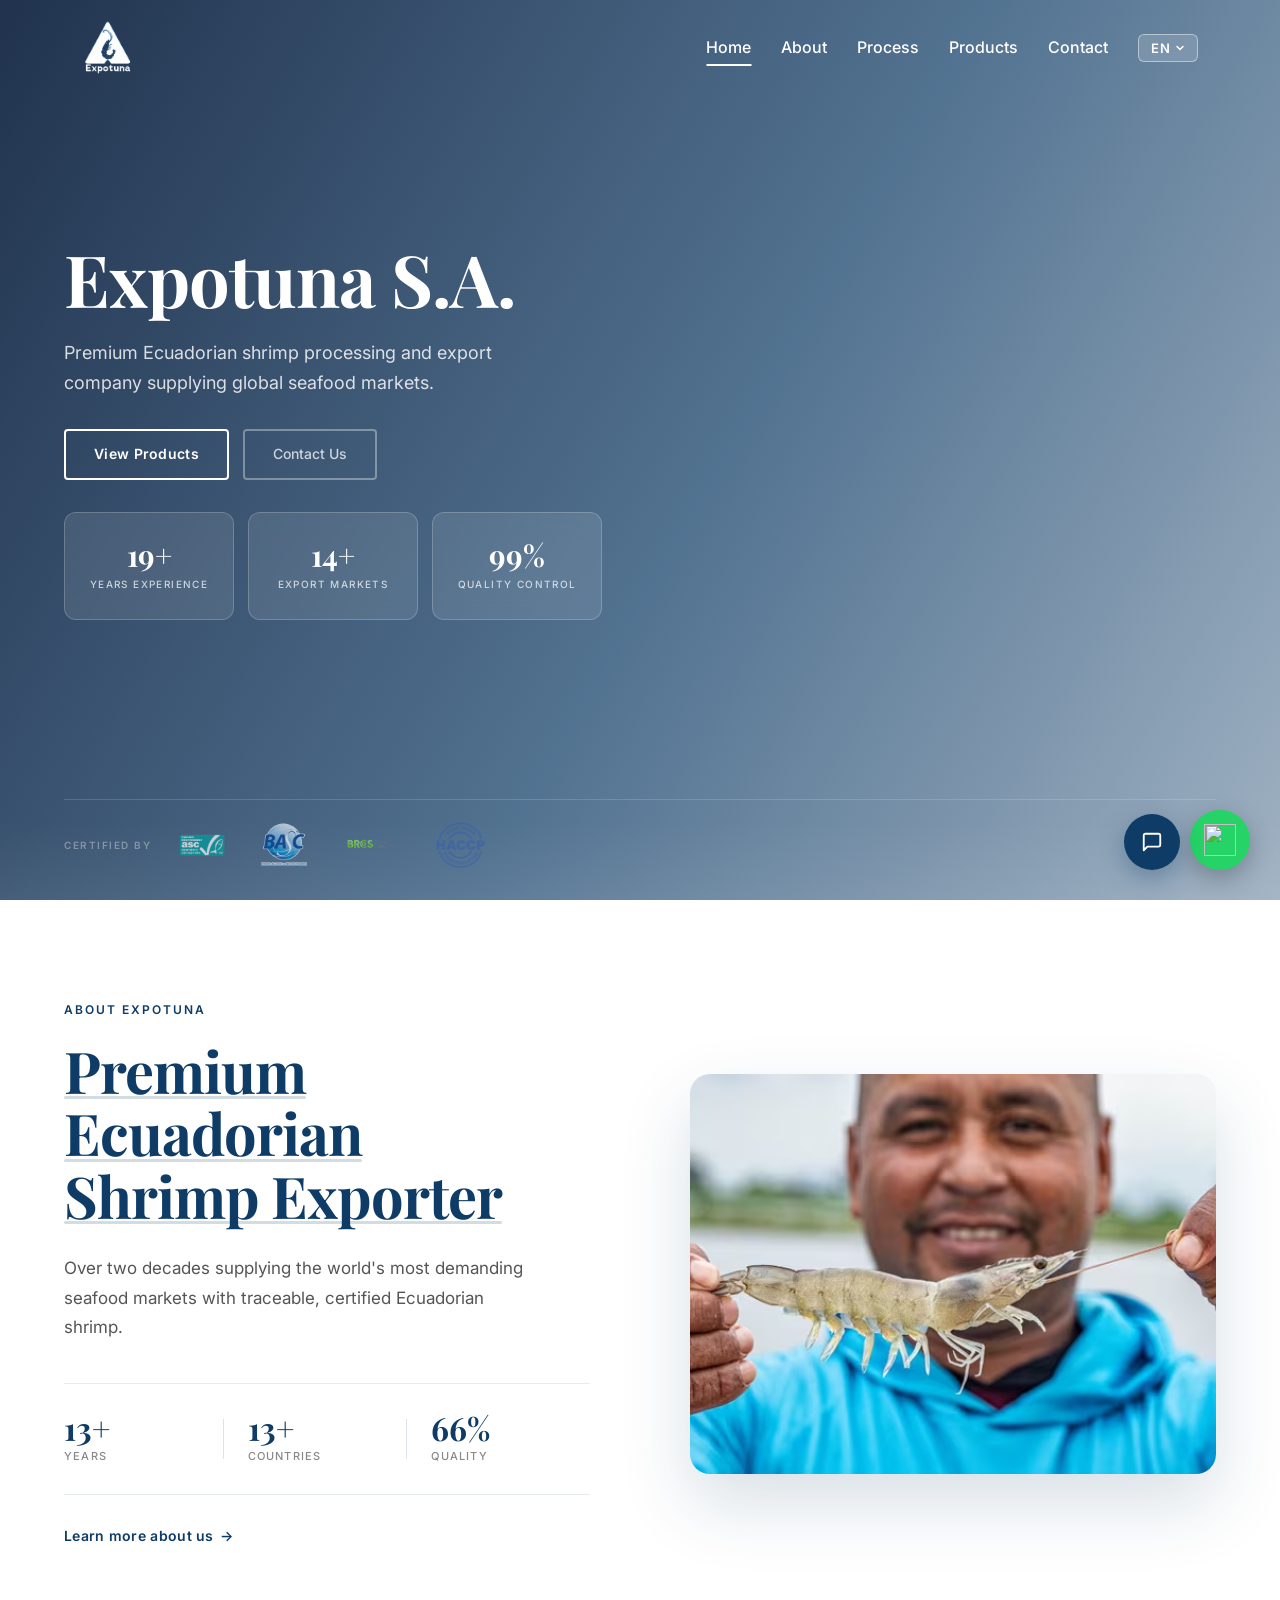
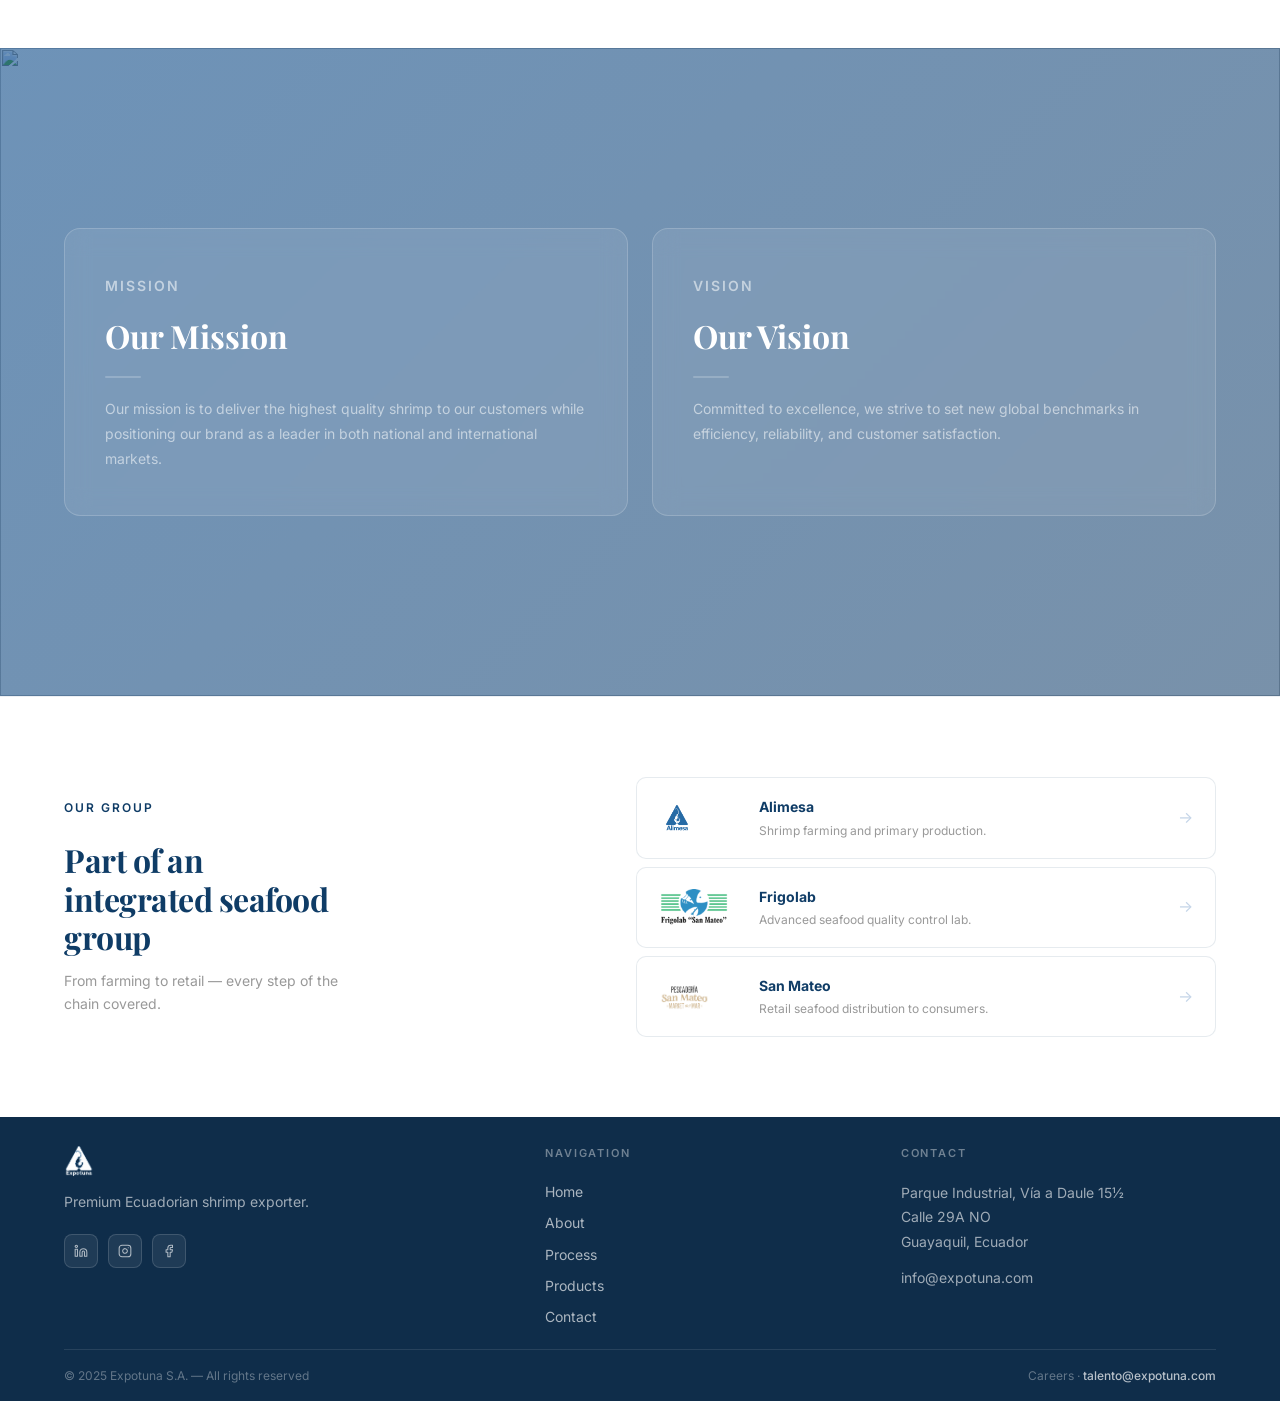
==== commit 0055aa57: "Adding vercel monthly insights of the page" ====
--- a/index.html
+++ b/index.html
@@ -11,6 +11,7 @@
     <link rel="stylesheet" href="css/chatbot.css">
     <link href="https://fonts.googleapis.com/css2?family=Playfair+Display:wght@500;600;700&family=Inter:wght@300;400;500;600&display=swap" rel="stylesheet">
     <link rel="icon" type="image/png" href="assets/logos/expotuna-logo.png">
+    <script defer src="/_vercel/insights/script.js"></script>
 </head>
 
 <a href="https://wa.me/593958924566" class="whatsapp-float" target="_blank">
--- a/css/styles.css
+++ b/css/styles.css
@@ -1018,4 +1018,48 @@
     #nav-menu #langToggle {
         display: none;
     }
+}
+
+/* Añade esto al final de styles.css */
+
+@media (max-width: 768px) {
+
+    /* Ocultar el botón EN con la flecha */
+    #nav-menu .lang-btn {
+        display: none;
+    }
+
+    /* El dropdown siempre visible, estático, sin posición absoluta */
+    #nav-menu .lang-menu {
+        position: static !important;
+        display: flex !important;
+        flex-direction: row;
+        gap: 10px;
+        justify-content: center;
+        background: none;
+        box-shadow: none;
+        border: none;
+        padding: 0;
+        margin-top: 0;
+        opacity: 1 !important;
+        pointer-events: all !important;
+        transform: none !important;
+    }
+
+    /* Estilo de cada botón de idioma */
+    #nav-menu .lang-menu button {
+        background: rgba(255,255,255,0.1);
+        color: white;
+        border: 1px solid rgba(255,255,255,0.25);
+        border-radius: 6px;
+        padding: 7px 14px;
+        font-size: 13px;
+        font-family: 'Inter', sans-serif;
+        cursor: pointer;
+        transition: background 0.2s;
+    }
+
+    #nav-menu .lang-menu button:hover {
+        background: rgba(255,255,255,0.22);
+    }
 }
--- a/css/chatbot.css
+++ b/css/chatbot.css
@@ -1,7 +1,7 @@
 #chat-widget {
     position: fixed;
     bottom: 30px;
-    right: 100px;
+    right: 100px; /* WhatsApp está a right:30px con 60px de ancho, así que 30+60+10=100px */
     z-index: 1000;
     display: flex;
     flex-direction: column;
@@ -161,8 +161,8 @@
 /* ── MÓVIL ── */
 @media (max-width: 768px) {
     #chat-widget {
-        bottom: 20px;
-        right: 20px;
+        bottom: 30px;
+        right: 100px;
     }
 
     #chat-box {
